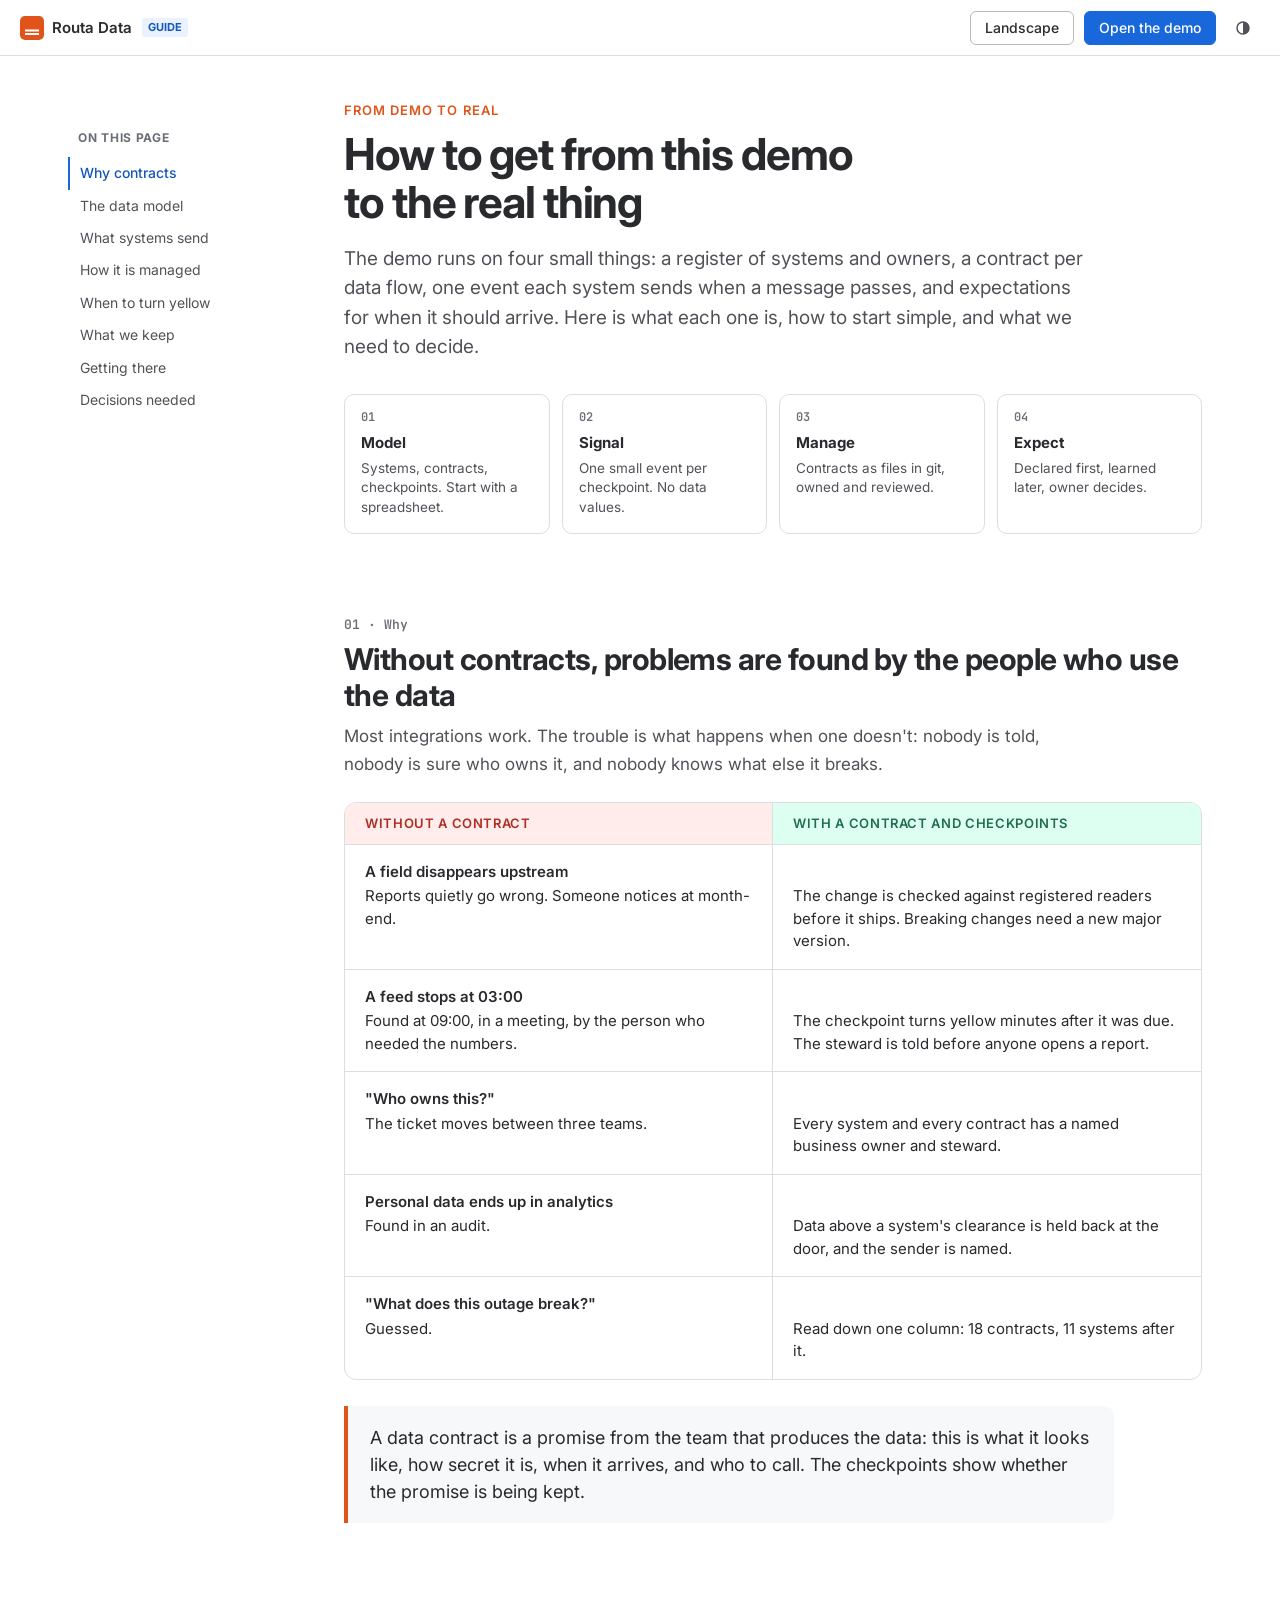
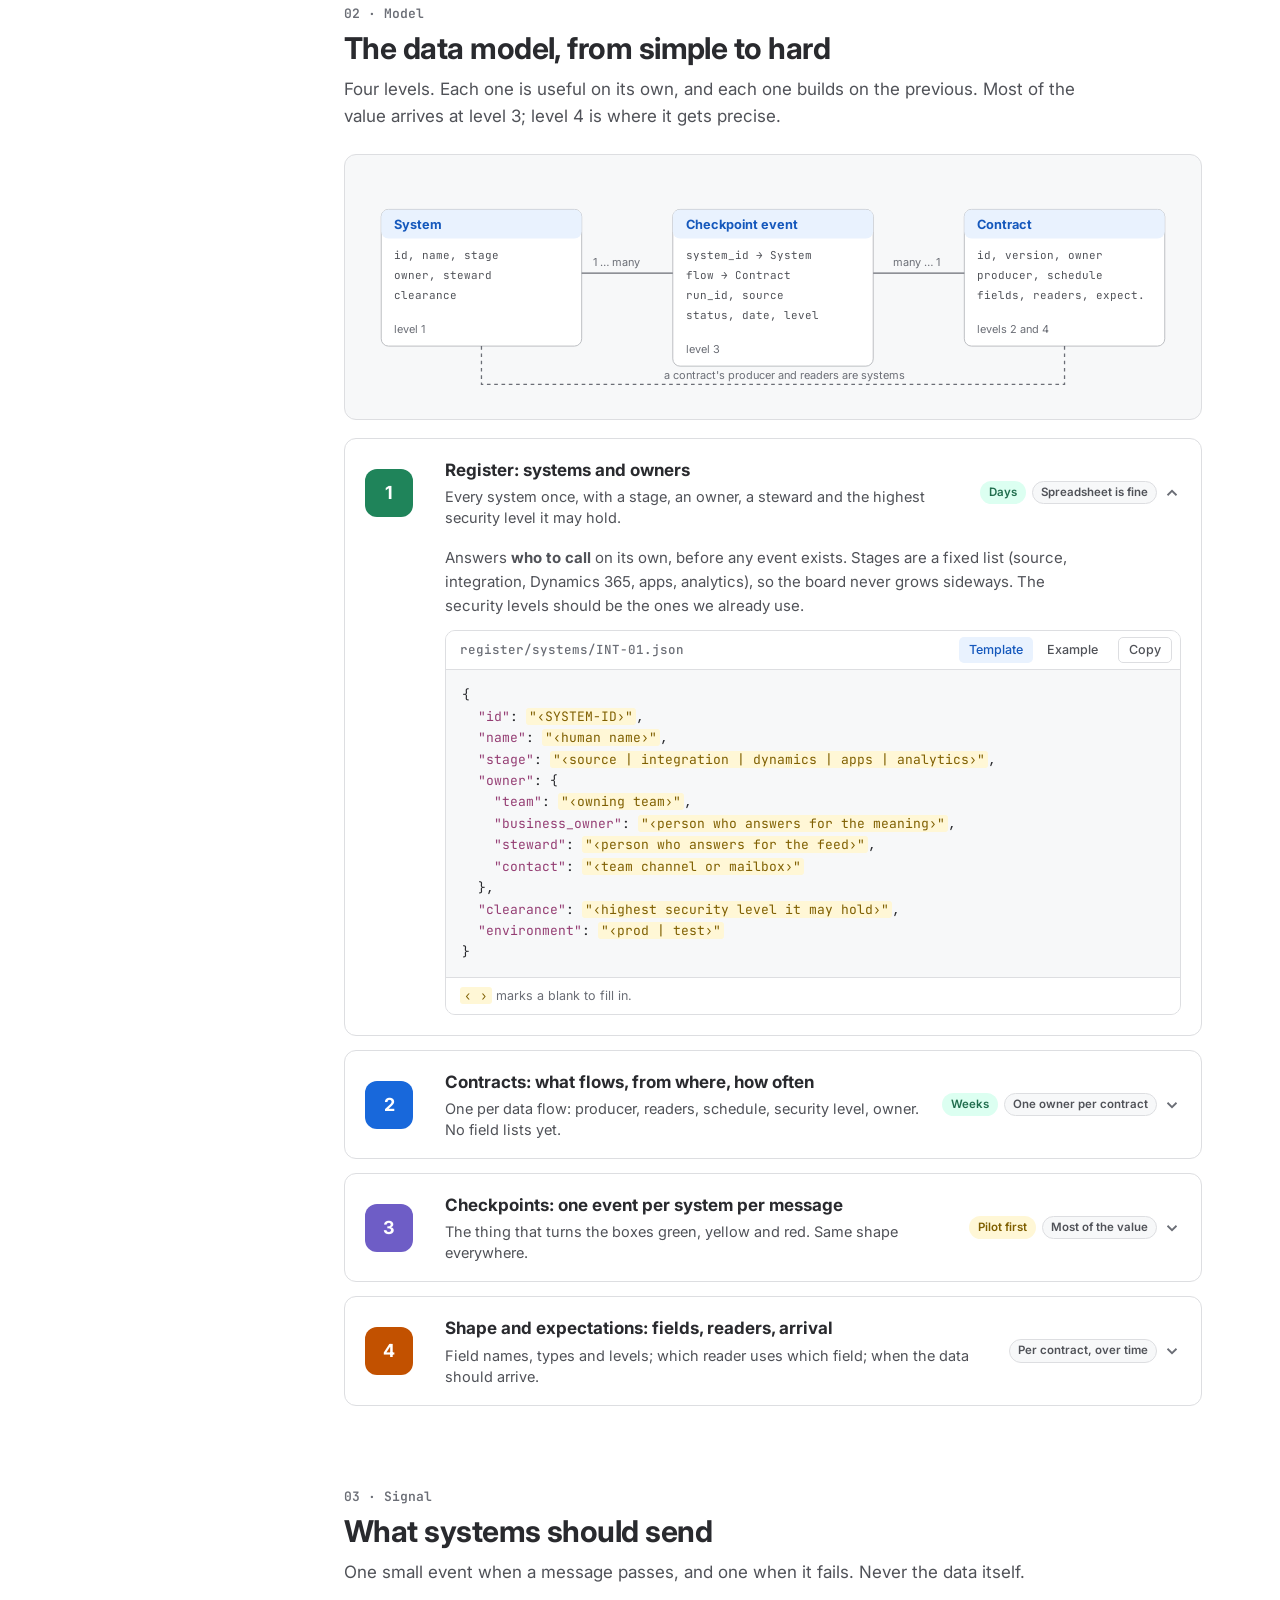
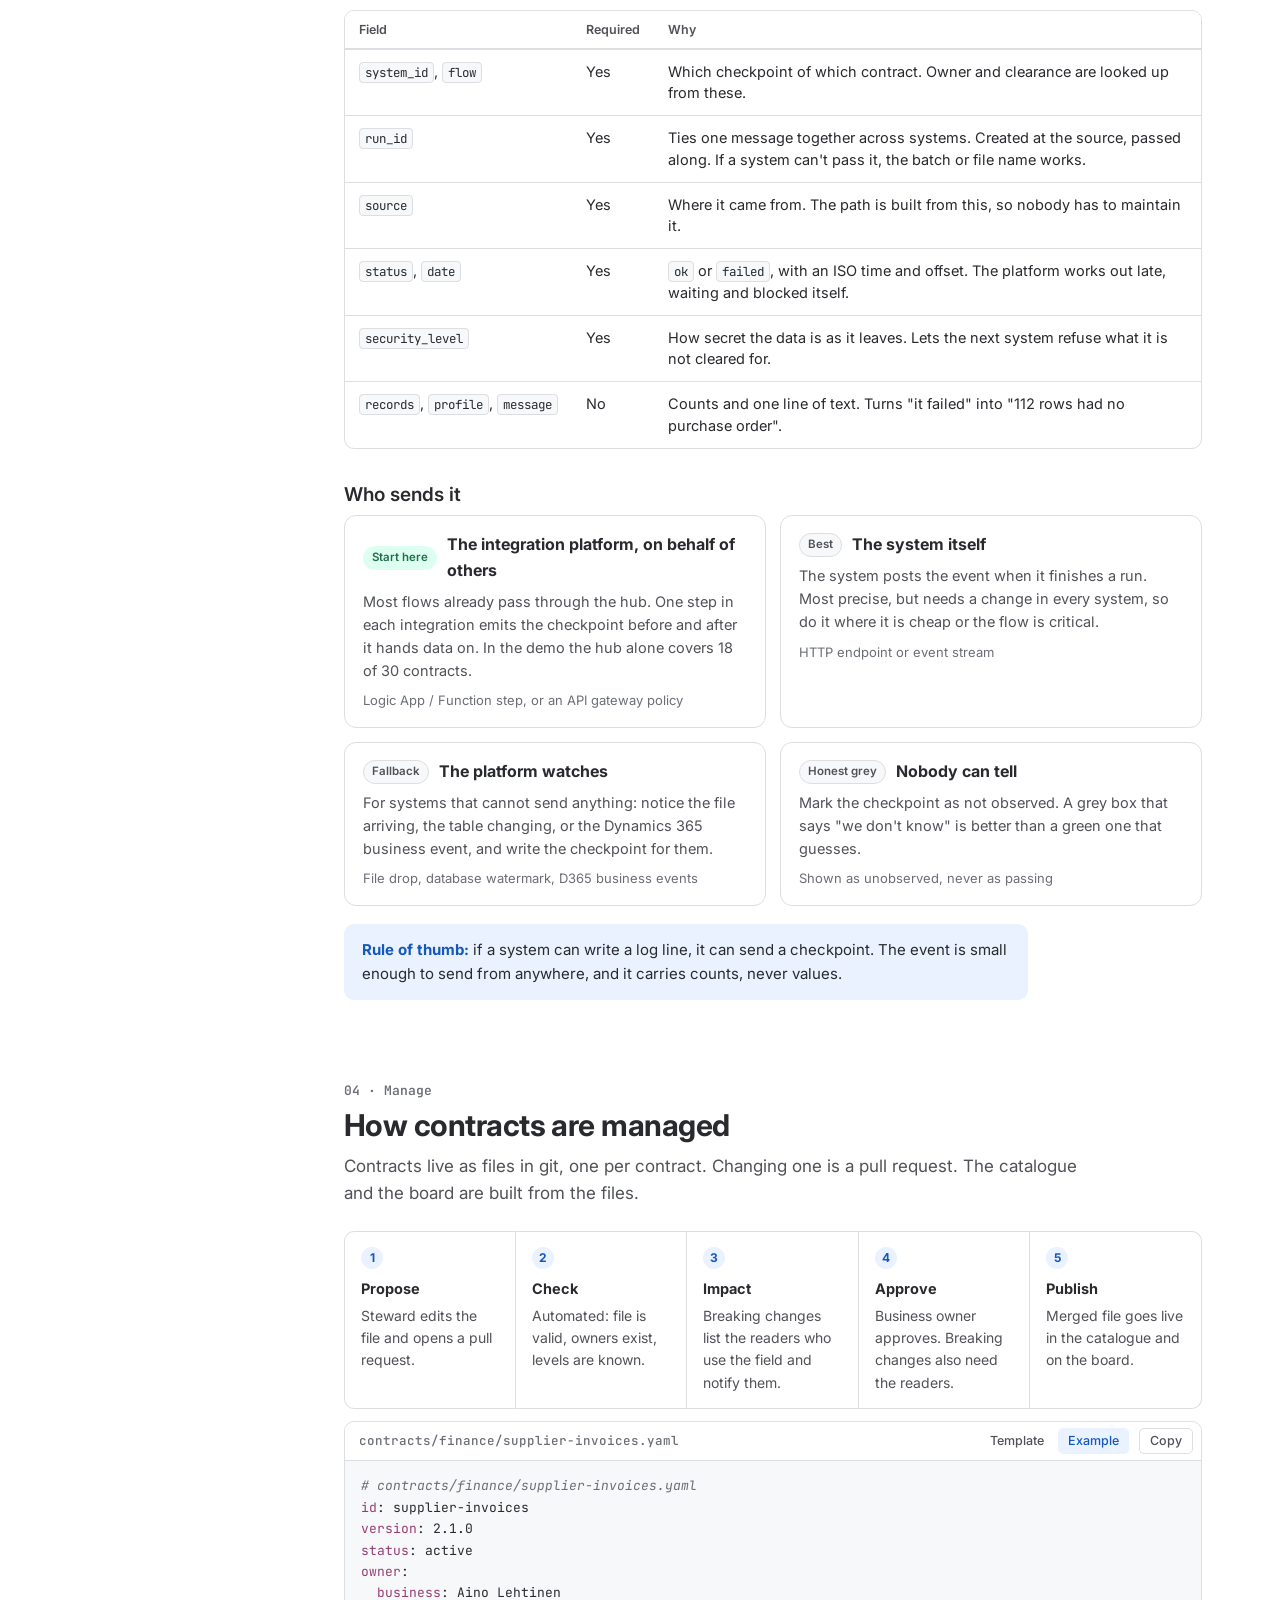
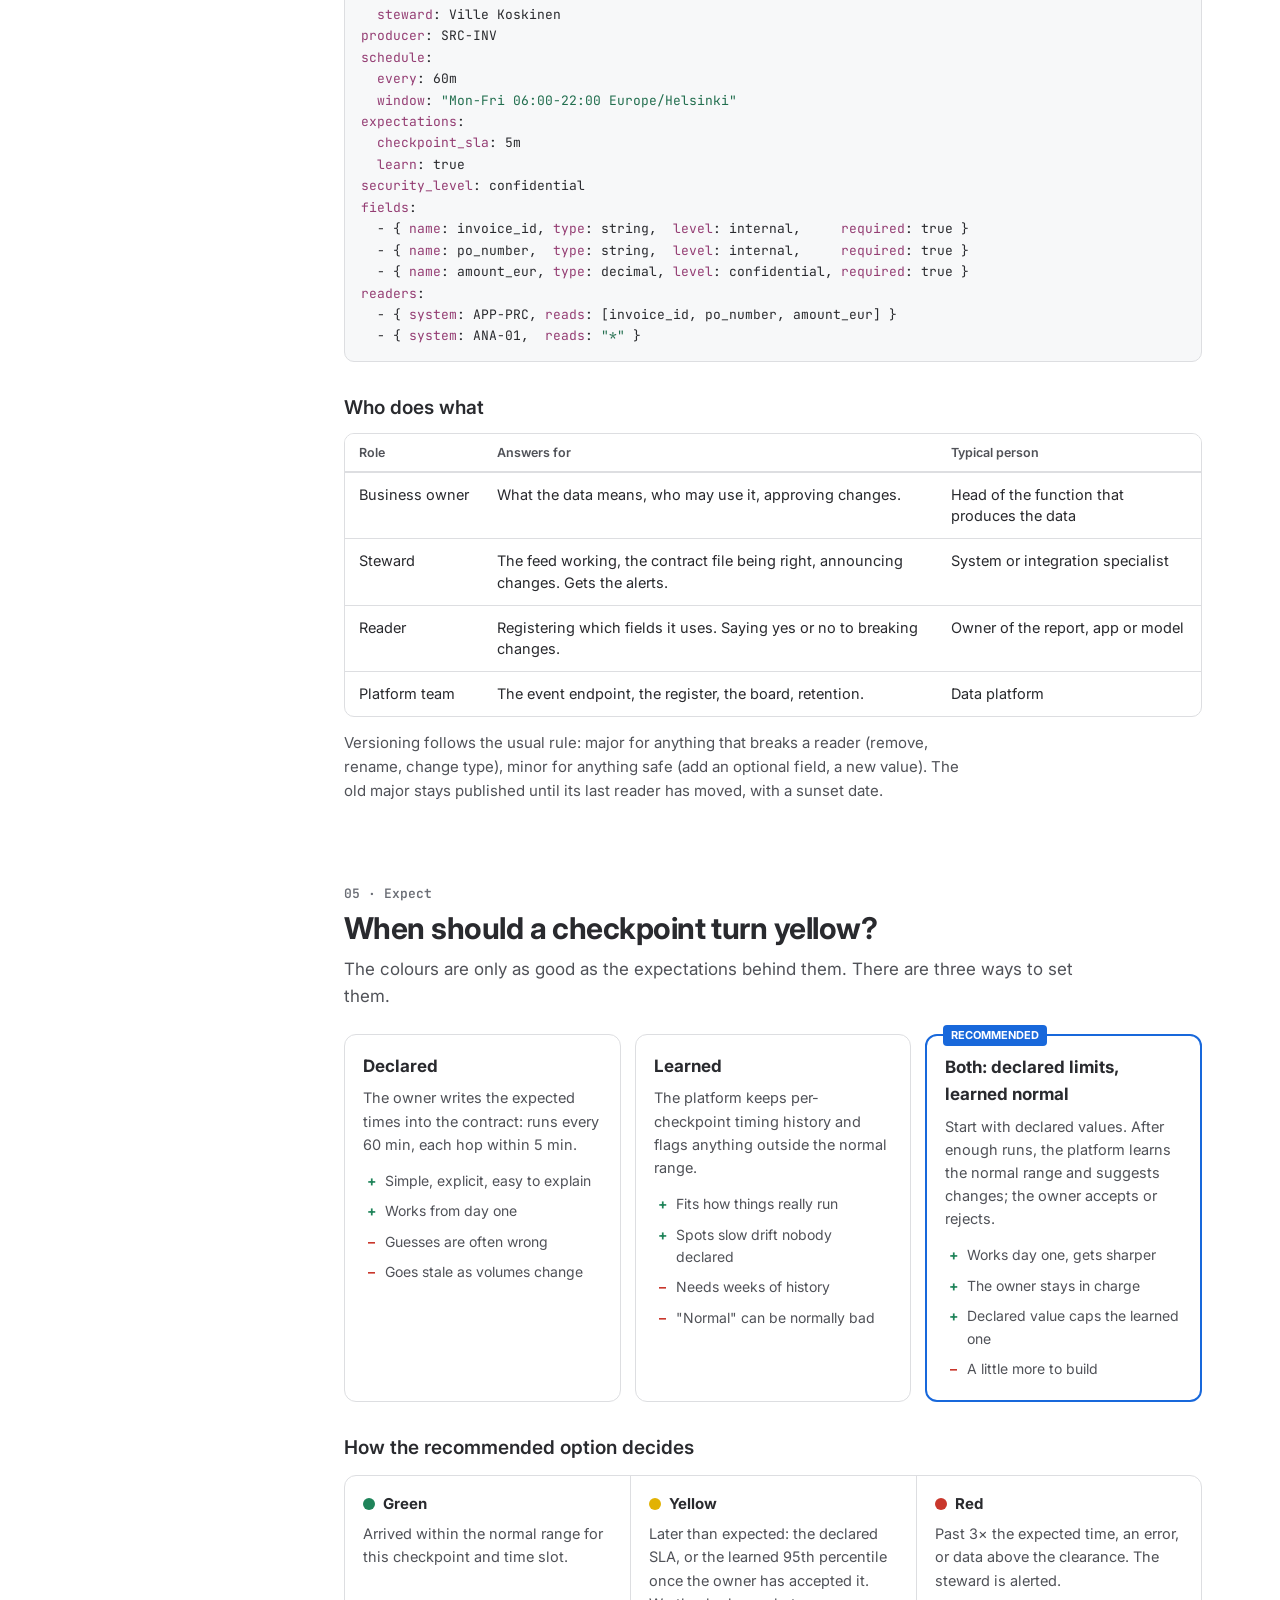
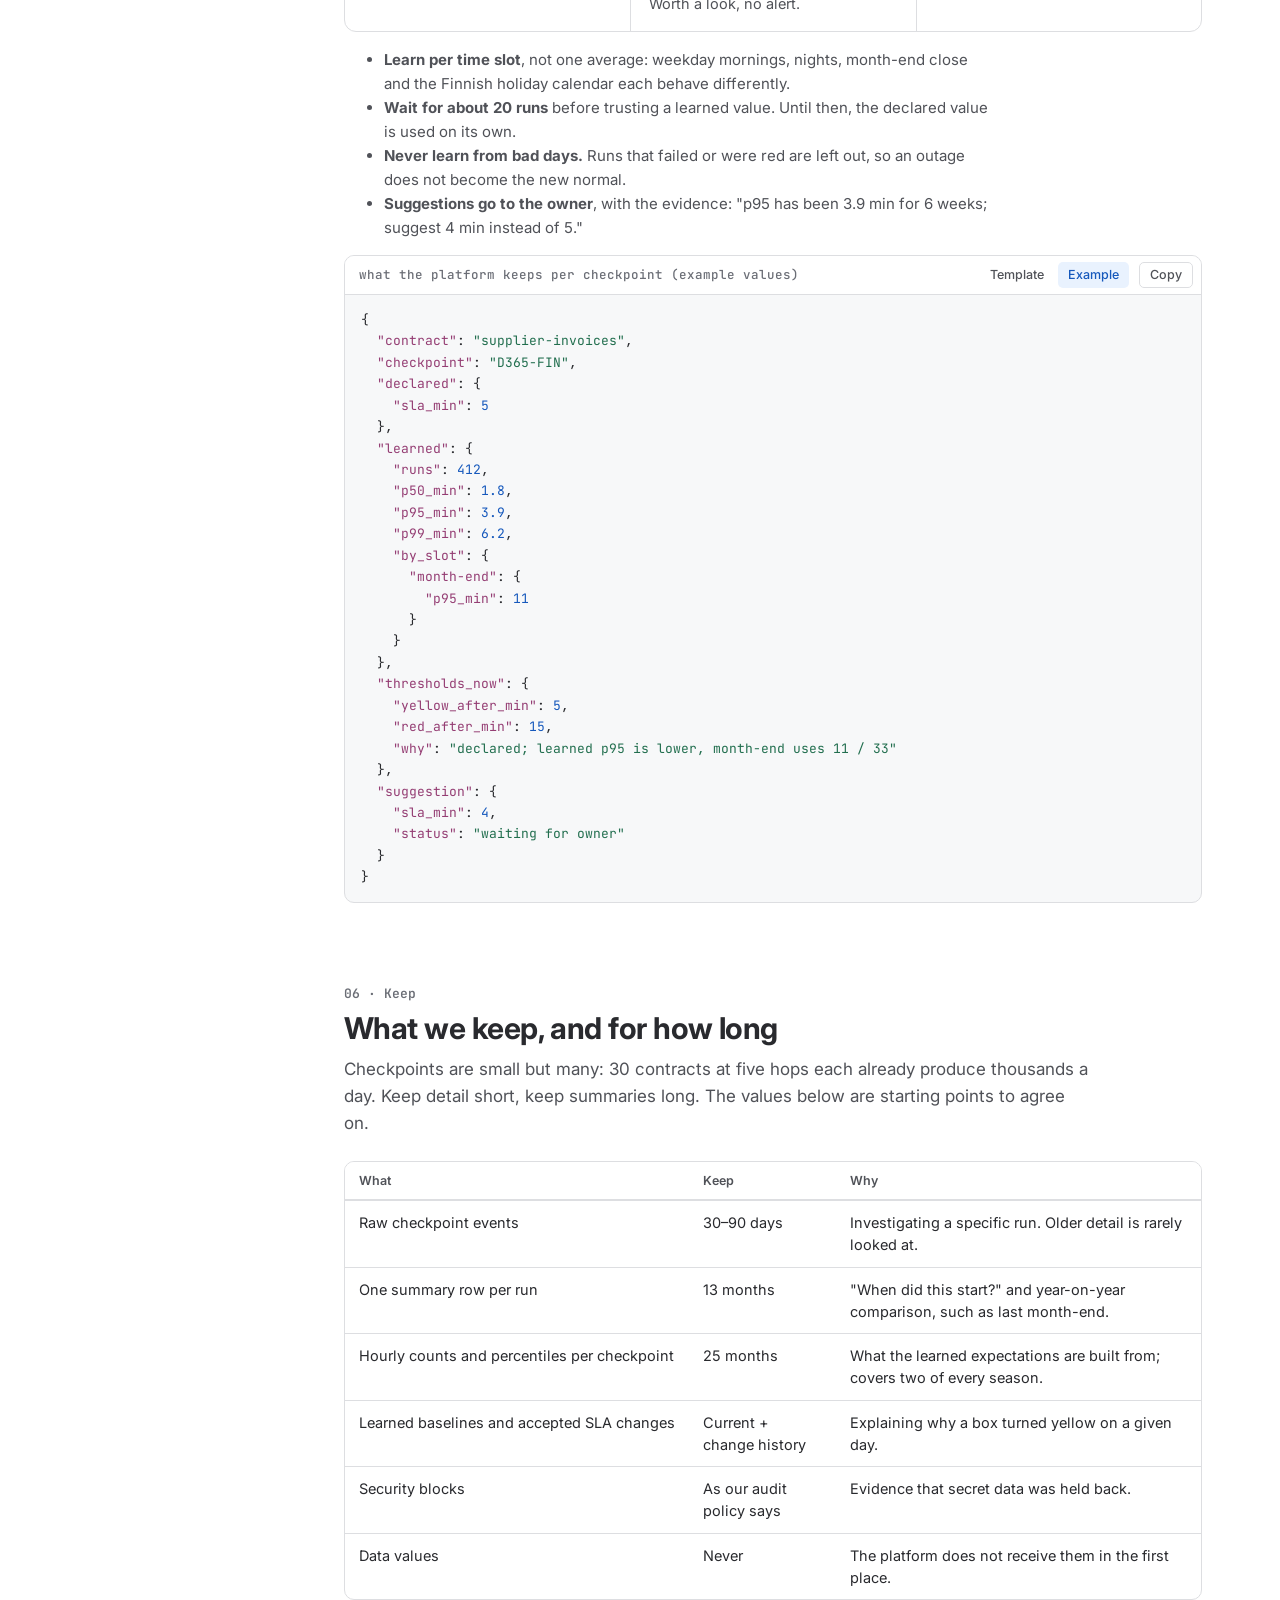
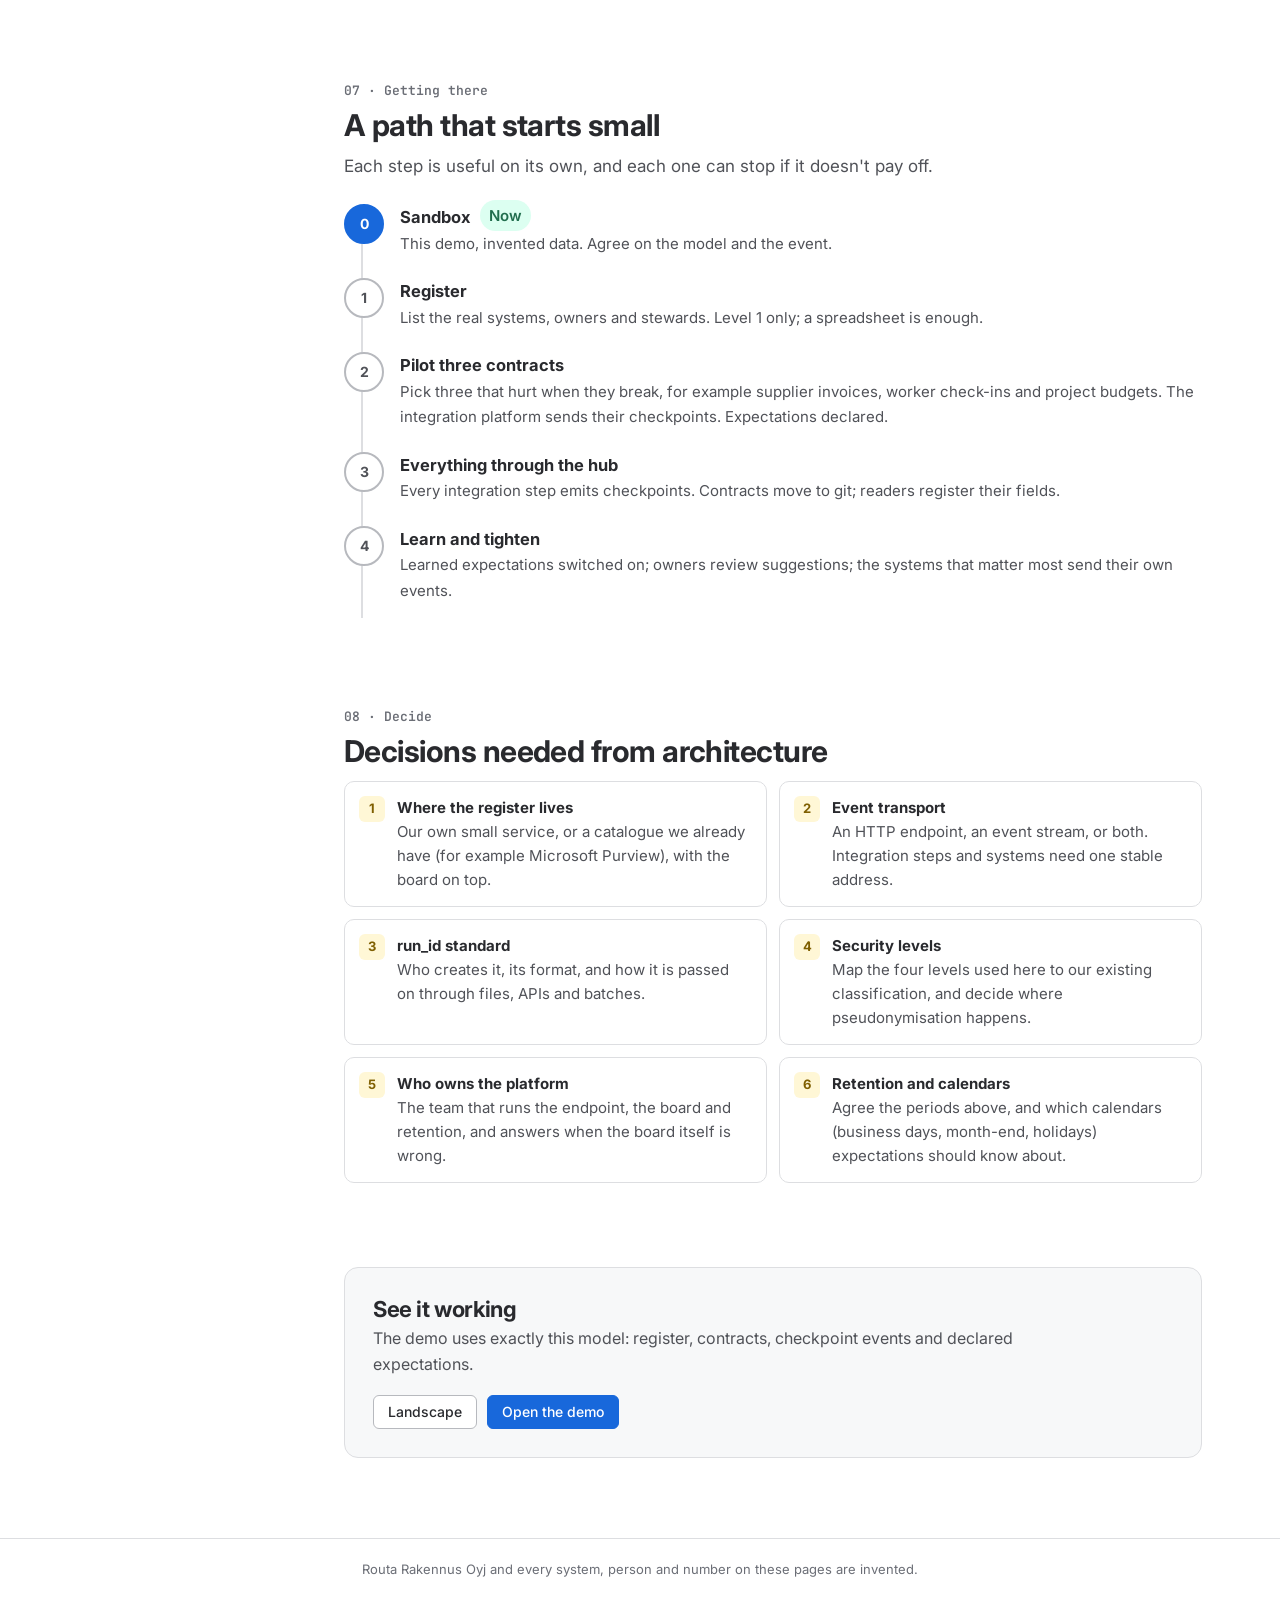
==== guide/index.html @ 9765f731 "ADD sumamry and explanation to demo" ====
<!doctype html>
<html lang="en">
<head>
<meta charset="utf-8">
<meta name="viewport" content="width=device-width, initial-scale=1">
<title>How to get here · Routa data contracts</title>
<meta name="description" content="From demo to real: the data model, what systems send, how contracts are managed, and how expectations are set. For data architects.">
<link rel="preconnect" href="https://fonts.googleapis.com">
<link rel="preconnect" href="https://fonts.gstatic.com" crossorigin>
<link href="https://fonts.googleapis.com/css2?family=Inter:wght@400;500;600;700&family=JetBrains+Mono:wght@400;500&display=swap" rel="stylesheet">
<link rel="stylesheet" href="guide.css">
<link rel="icon" href="data:image/svg+xml,%3Csvg xmlns='http://www.w3.org/2000/svg' viewBox='0 0 16 16'%3E%3Crect width='16' height='16' rx='3' fill='%23e0541b'/%3E%3Cpath d='M3 10h10M3 12.5h10' stroke='%23fff' stroke-width='1.5'/%3E%3C/svg%3E">
</head>
<body>
<header class="appbar">
  <a class="logo" href="../v3/" aria-label="Routa data, back to the demo">
    <svg viewBox="0 0 24 24" aria-hidden="true"><rect width="24" height="24" rx="5"/><path d="M5 14.5h14M5 18h14"/></svg>
    <span>Routa Data</span>
  </a>
  <span class="tag">Guide</span>
  <span class="spacer"></span>
  <a class="btn hide-sm" href="../v-beta/">Landscape</a>
  <a class="btn primary" href="../v3/">Open the demo</a>
  <button class="icon-btn" type="button" id="theme" aria-label="Toggle dark mode">
    <svg viewBox="0 0 16 16" aria-hidden="true"><circle cx="8" cy="8" r="6" fill="none" stroke="currentColor" stroke-width="1.5"/><path d="M8 2a6 6 0 0 1 0 12z" fill="currentColor"/></svg>
  </button>
</header>

<div class="wrap">
  <nav class="toc" aria-label="On this page">
    <b>On this page</b>
    <a href="#why">Why contracts</a>
    <a href="#model">The data model</a>
    <a href="#send">What systems send</a>
    <a href="#manage">How it is managed</a>
    <a href="#expect">When to turn yellow</a>
    <a href="#keep">What we keep</a>
    <a href="#road">Getting there</a>
    <a href="#decide">Decisions needed</a>
  </nav>

  <main>
    <p class="eyebrow">From demo to real</p>
    <h1>How to get from this demo to the real thing</h1>
    <p class="lede">The demo runs on four small things: a register of systems and owners, a contract per data flow, one event each system sends when a message passes, and expectations for when it should arrive. Here is what each one is, how to start simple, and what we need to decide.</p>
    <div class="steps4">
      <a href="#model"><span class="n">01</span><b>Model</b><span>Systems, contracts, checkpoints. Start with a spreadsheet.</span></a>
      <a href="#send"><span class="n">02</span><b>Signal</b><span>One small event per checkpoint. No data values.</span></a>
      <a href="#manage"><span class="n">03</span><b>Manage</b><span>Contracts as files in git, owned and reviewed.</span></a>
      <a href="#expect"><span class="n">04</span><b>Expect</b><span>Declared first, learned later, owner decides.</span></a>
    </div>

    <!-- ===================================================== -->
    <section id="why">
      <span class="secnum">01 · Why</span>
      <h2>Without contracts, problems are found by the people who use the data</h2>
      <p class="sub">Most integrations work. The trouble is what happens when one doesn't: nobody is told, nobody is sure who owns it, and nobody knows what else it breaks.</p>
      <div class="vs">
        <div class="row hd"><div>Without a contract</div><div>With a contract and checkpoints</div></div>
        <div class="row"><div><span class="topic">A field disappears upstream</span>Reports quietly go wrong. Someone notices at month-end.</div><div><span class="topic">&nbsp;</span>The change is checked against registered readers before it ships. Breaking changes need a new major version.</div></div>
        <div class="row"><div><span class="topic">A feed stops at 03:00</span>Found at 09:00, in a meeting, by the person who needed the numbers.</div><div><span class="topic">&nbsp;</span>The checkpoint turns yellow minutes after it was due. The steward is told before anyone opens a report.</div></div>
        <div class="row"><div><span class="topic">"Who owns this?"</span>The ticket moves between three teams.</div><div><span class="topic">&nbsp;</span>Every system and every contract has a named business owner and steward.</div></div>
        <div class="row"><div><span class="topic">Personal data ends up in analytics</span>Found in an audit.</div><div><span class="topic">&nbsp;</span>Data above a system's clearance is held back at the door, and the sender is named.</div></div>
        <div class="row"><div><span class="topic">"What does this outage break?"</span>Guessed.</div><div><span class="topic">&nbsp;</span>Read down one column: 18 contracts, 11 systems after it.</div></div>
      </div>
      <p class="quote">A data contract is a promise from the team that produces the data: this is what it looks like, how secret it is, when it arrives, and who to call. The checkpoints show whether the promise is being kept.</p>
    </section>

    <!-- ===================================================== -->
    <section id="model">
      <span class="secnum">02 · Model</span>
      <h2>The data model, from simple to hard</h2>
      <p class="sub">Four levels. Each one is useful on its own, and each one builds on the previous. Most of the value arrives at level 3; level 4 is where it gets precise.</p>

      <div class="erd" aria-label="Entity diagram">
        <svg viewBox="0 0 900 250" role="img" aria-label="System has many checkpoints; contract has many checkpoints; contract has a producer and readers that are systems; each checkpoint belongs to a run">
          <g class="ent"><rect x="20" y="40" width="220" height="150" rx="8"/><rect class="hd" x="20" y="40" width="220" height="32" rx="8"/>
            <text class="t" x="34" y="61">System</text>
            <text class="f" x="34" y="94">id, name, stage</text><text class="f" x="34" y="116">owner, steward</text><text class="f" x="34" y="138">clearance</text>
            <text class="lab" x="34" y="176">level 1</text></g>
          <g class="ent"><rect x="660" y="40" width="220" height="150" rx="8"/><rect class="hd" x="660" y="40" width="220" height="32" rx="8"/>
            <text class="t" x="674" y="61">Contract</text>
            <text class="f" x="674" y="94">id, version, owner</text><text class="f" x="674" y="116">producer, schedule</text><text class="f" x="674" y="138">fields, readers, expect.</text>
            <text class="lab" x="674" y="176">levels 2 and 4</text></g>
          <g class="ent"><rect x="340" y="40" width="220" height="172" rx="8"/><rect class="hd" x="340" y="40" width="220" height="32" rx="8"/>
            <text class="t" x="354" y="61">Checkpoint event</text>
            <text class="f" x="354" y="94">system_id → System</text><text class="f" x="354" y="116">flow → Contract</text><text class="f" x="354" y="138">run_id, source</text><text class="f" x="354" y="160">status, date, level</text>
            <text class="lab" x="354" y="198">level 3</text></g>
          <path d="M240 110 H340"/><text class="lab" x="252" y="102">1 … many</text>
          <path d="M560 110 H660"/><text class="lab" x="582" y="102">many … 1</text>
          <path d="M130 190 V232 H770 V190" stroke-dasharray="4 4"/><text class="lab" x="330" y="226">a contract's producer and readers are systems</text>
        </svg>
      </div>

      <div class="ladder" style="margin-top:18px">
        <div class="lv open">
          <button type="button" class="lh" aria-expanded="true"><span class="step">1</span>
            <span class="tx"><b>Register: systems and owners</b><span>Every system once, with a stage, an owner, a steward and the highest security level it may hold.</span></span>
            <span class="meta"><span class="pill green">Days</span><span class="pill">Spreadsheet is fine</span>
              <svg class="chev" viewBox="0 0 16 16" aria-hidden="true"><path d="M4 6l4 4 4-4" stroke="currentColor" stroke-width="1.6" fill="none"/></svg></span></button>
          <div class="lb">
            <p>Answers <b>who to call</b> on its own, before any event exists. Stages are a fixed list (source, integration, Dynamics 365, apps, analytics), so the board never grows sideways. The security levels should be the ones we already use.</p>
            <div data-snip="system"></div>
          </div>
        </div>
        <div class="lv">
          <button type="button" class="lh" aria-expanded="false"><span class="step">2</span>
            <span class="tx"><b>Contracts: what flows, from where, how often</b><span>One per data flow: producer, readers, schedule, security level, owner. No field lists yet.</span></span>
            <span class="meta"><span class="pill green">Weeks</span><span class="pill">One owner per contract</span>
              <svg class="chev" viewBox="0 0 16 16" aria-hidden="true"><path d="M4 6l4 4 4-4" stroke="currentColor" stroke-width="1.6" fill="none"/></svg></span></button>
          <div class="lb">
            <p>The route through the systems does not have to be written down: the events will show it. Listing readers is what makes impact analysis possible later.</p>
            <div data-snip="contract"></div>
          </div>
        </div>
        <div class="lv">
          <button type="button" class="lh" aria-expanded="false"><span class="step">3</span>
            <span class="tx"><b>Checkpoints: one event per system per message</b><span>The thing that turns the boxes green, yellow and red. Same shape everywhere.</span></span>
            <span class="meta"><span class="pill amber">Pilot first</span><span class="pill">Most of the value</span>
              <svg class="chev" viewBox="0 0 16 16" aria-hidden="true"><path d="M4 6l4 4 4-4" stroke="currentColor" stroke-width="1.6" fill="none"/></svg></span></button>
          <div class="lb">
            <p><code>run_id</code> ties one message's checkpoints together; <code>source</code> links them into a path. The owner is not in the event, it comes from the register. <code>records</code> and <code>profile</code> describe the data without containing any of it.</p>
            <div data-snip="event" data-start="example"></div>
          </div>
        </div>
        <div class="lv">
          <button type="button" class="lh" aria-expanded="false"><span class="step">4</span>
            <span class="tx"><b>Shape and expectations: fields, readers, arrival</b><span>Field names, types and levels; which reader uses which field; when the data should arrive.</span></span>
            <span class="meta"><span class="pill">Per contract, over time</span>
              <svg class="chev" viewBox="0 0 16 16" aria-hidden="true"><path d="M4 6l4 4 4-4" stroke="currentColor" stroke-width="1.6" fill="none"/></svg></span></button>
          <div class="lb">
            <p>Field-level readers are what let us say "removing <code>po_number</code> breaks the cost forecast and the procurement app" before anyone ships it. Start with the contracts that hurt most when they break.</p>
            <div data-snip="shape"></div>
          </div>
        </div>
      </div>
    </section>

    <!-- ===================================================== -->
    <section id="send">
      <span class="secnum">03 · Signal</span>
      <h2>What systems should send</h2>
      <p class="sub">One small event when a message passes, and one when it fails. Never the data itself.</p>
      <div class="tw"><table>
        <thead><tr><th>Field</th><th>Required</th><th>Why</th></tr></thead>
        <tbody>
          <tr><td><code>system_id</code>, <code>flow</code></td><td>Yes</td><td>Which checkpoint of which contract. Owner and clearance are looked up from these.</td></tr>
          <tr><td><code>run_id</code></td><td>Yes</td><td>Ties one message together across systems. Created at the source, passed along. If a system can't pass it, the batch or file name works.</td></tr>
          <tr><td><code>source</code></td><td>Yes</td><td>Where it came from. The path is built from this, so nobody has to maintain it.</td></tr>
          <tr><td><code>status</code>, <code>date</code></td><td>Yes</td><td><code>ok</code> or <code>failed</code>, with an ISO time and offset. The platform works out late, waiting and blocked itself.</td></tr>
          <tr><td><code>security_level</code></td><td>Yes</td><td>How secret the data is as it leaves. Lets the next system refuse what it is not cleared for.</td></tr>
          <tr><td><code>records</code>, <code>profile</code>, <code>message</code></td><td>No</td><td>Counts and one line of text. Turns "it failed" into "112 rows had no purchase order".</td></tr>
        </tbody>
      </table></div>

      <h3>Who sends it</h3>
      <div class="ways">
        <div class="way"><div class="wt"><span class="pill green">Start here</span><b>The integration platform, on behalf of others</b></div>
          <p>Most flows already pass through the hub. One step in each integration emits the checkpoint before and after it hands data on. In the demo the hub alone covers 18 of 30 contracts.</p>
          <div class="when">Logic App / Function step, or an API gateway policy</div></div>
        <div class="way"><div class="wt"><span class="pill">Best</span><b>The system itself</b></div>
          <p>The system posts the event when it finishes a run. Most precise, but needs a change in every system, so do it where it is cheap or the flow is critical.</p>
          <div class="when">HTTP endpoint or event stream</div></div>
        <div class="way"><div class="wt"><span class="pill">Fallback</span><b>The platform watches</b></div>
          <p>For systems that cannot send anything: notice the file arriving, the table changing, or the Dynamics 365 business event, and write the checkpoint for them.</p>
          <div class="when">File drop, database watermark, D365 business events</div></div>
        <div class="way"><div class="wt"><span class="pill">Honest grey</span><b>Nobody can tell</b></div>
          <p>Mark the checkpoint as not observed. A grey box that says "we don't know" is better than a green one that guesses.</p>
          <div class="when">Shown as unobserved, never as passing</div></div>
      </div>
      <div class="callout"><b>Rule of thumb:</b> if a system can write a log line, it can send a checkpoint. The event is small enough to send from anywhere, and it carries counts, never values.</div>
    </section>

    <!-- ===================================================== -->
    <section id="manage">
      <span class="secnum">04 · Manage</span>
      <h2>How contracts are managed</h2>
      <p class="sub">Contracts live as files in git, one per contract. Changing one is a pull request. The catalogue and the board are built from the files.</p>
      <div class="flow">
        <div><b>Propose</b>Steward edits the file and opens a pull request.</div>
        <div><b>Check</b>Automated: file is valid, owners exist, levels are known.</div>
        <div><b>Impact</b>Breaking changes list the readers who use the field and notify them.</div>
        <div><b>Approve</b>Business owner approves. Breaking changes also need the readers.</div>
        <div><b>Publish</b>Merged file goes live in the catalogue and on the board.</div>
      </div>
      <div data-snip="yaml" data-start="example"></div>

      <h3>Who does what</h3>
      <div class="tw"><table>
        <thead><tr><th>Role</th><th>Answers for</th><th>Typical person</th></tr></thead>
        <tbody>
          <tr><td>Business owner</td><td>What the data means, who may use it, approving changes.</td><td>Head of the function that produces the data</td></tr>
          <tr><td>Steward</td><td>The feed working, the contract file being right, announcing changes. Gets the alerts.</td><td>System or integration specialist</td></tr>
          <tr><td>Reader</td><td>Registering which fields it uses. Saying yes or no to breaking changes.</td><td>Owner of the report, app or model</td></tr>
          <tr><td>Platform team</td><td>The event endpoint, the register, the board, retention.</td><td>Data platform</td></tr>
        </tbody>
      </table></div>
      <p style="margin-top:14px;color:var(--text-2);font-size:15px">Versioning follows the usual rule: major for anything that breaks a reader (remove, rename, change type), minor for anything safe (add an optional field, a new value). The old major stays published until its last reader has moved, with a sunset date.</p>
    </section>

    <!-- ===================================================== -->
    <section id="expect">
      <span class="secnum">05 · Expect</span>
      <h2>When should a checkpoint turn yellow?</h2>
      <p class="sub">The colours are only as good as the expectations behind them. There are three ways to set them.</p>
      <div class="opts">
        <div class="opt"><h4>Declared</h4><p>The owner writes the expected times into the contract: runs every 60 min, each hop within 5 min.</p>
          <ul><li class="p">Simple, explicit, easy to explain</li><li class="p">Works from day one</li><li class="m">Guesses are often wrong</li><li class="m">Goes stale as volumes change</li></ul></div>
        <div class="opt"><h4>Learned</h4><p>The platform keeps per-checkpoint timing history and flags anything outside the normal range.</p>
          <ul><li class="p">Fits how things really run</li><li class="p">Spots slow drift nobody declared</li><li class="m">Needs weeks of history</li><li class="m">"Normal" can be normally bad</li></ul></div>
        <div class="opt rec"><h4>Both: declared limits, learned normal</h4><p>Start with declared values. After enough runs, the platform learns the normal range and suggests changes; the owner accepts or rejects.</p>
          <ul><li class="p">Works day one, gets sharper</li><li class="p">The owner stays in charge</li><li class="p">Declared value caps the learned one</li><li class="m">A little more to build</li></ul></div>
      </div>

      <h3>How the recommended option decides</h3>
      <div class="lights">
        <div><b><i style="background:var(--ok)"></i>Green</b>Arrived within the normal range for this checkpoint and time slot.</div>
        <div><b><i style="background:var(--late)"></i>Yellow</b>Later than expected: the declared SLA, or the learned 95th percentile once the owner has accepted it. Worth a look, no alert.</div>
        <div><b><i style="background:var(--bad)"></i>Red</b>Past 3× the expected time, an error, or data above the clearance. The steward is alerted.</div>
      </div>
      <ul style="color:var(--text-2);font-size:15px;margin-top:16px;max-width:72ch">
        <li><b>Learn per time slot</b>, not one average: weekday mornings, nights, month-end close and the Finnish holiday calendar each behave differently.</li>
        <li><b>Wait for about 20 runs</b> before trusting a learned value. Until then, the declared value is used on its own.</li>
        <li><b>Never learn from bad days.</b> Runs that failed or were red are left out, so an outage does not become the new normal.</li>
        <li><b>Suggestions go to the owner</b>, with the evidence: "p95 has been 3.9 min for 6 weeks; suggest 4 min instead of 5."</li>
      </ul>
      <div data-snip="learned" data-start="example"></div>
    </section>

    <!-- ===================================================== -->
    <section id="keep">
      <span class="secnum">06 · Keep</span>
      <h2>What we keep, and for how long</h2>
      <p class="sub">Checkpoints are small but many: 30 contracts at five hops each already produce thousands a day. Keep detail short, keep summaries long. The values below are starting points to agree on.</p>
      <div class="tw"><table>
        <thead><tr><th>What</th><th>Keep</th><th>Why</th></tr></thead>
        <tbody>
          <tr><td>Raw checkpoint events</td><td>30–90 days</td><td>Investigating a specific run. Older detail is rarely looked at.</td></tr>
          <tr><td>One summary row per run</td><td>13 months</td><td>"When did this start?" and year-on-year comparison, such as last month-end.</td></tr>
          <tr><td>Hourly counts and percentiles per checkpoint</td><td>25 months</td><td>What the learned expectations are built from; covers two of every season.</td></tr>
          <tr><td>Learned baselines and accepted SLA changes</td><td>Current + change history</td><td>Explaining why a box turned yellow on a given day.</td></tr>
          <tr><td>Security blocks</td><td>As our audit policy says</td><td>Evidence that secret data was held back.</td></tr>
          <tr><td>Data values</td><td>Never</td><td>The platform does not receive them in the first place.</td></tr>
        </tbody>
      </table></div>
    </section>

    <!-- ===================================================== -->
    <section id="road">
      <span class="secnum">07 · Getting there</span>
      <h2>A path that starts small</h2>
      <p class="sub">Each step is useful on its own, and each one can stop if it doesn't pay off.</p>
      <ol class="road">
        <li data-n="0" class="now"><b>Sandbox <span class="pill green">Now</span></b><span>This demo, invented data. Agree on the model and the event.</span></li>
        <li data-n="1"><b>Register</b><span>List the real systems, owners and stewards. Level 1 only; a spreadsheet is enough.</span></li>
        <li data-n="2"><b>Pilot three contracts</b><span>Pick three that hurt when they break, for example supplier invoices, worker check-ins and project budgets. The integration platform sends their checkpoints. Expectations declared.</span></li>
        <li data-n="3"><b>Everything through the hub</b><span>Every integration step emits checkpoints. Contracts move to git; readers register their fields.</span></li>
        <li data-n="4"><b>Learn and tighten</b><span>Learned expectations switched on; owners review suggestions; the systems that matter most send their own events.</span></li>
      </ol>
    </section>

    <!-- ===================================================== -->
    <section id="decide">
      <span class="secnum">08 · Decide</span>
      <h2>Decisions needed from architecture</h2>
      <ul class="decide">
        <li><b>Where the register lives</b>Our own small service, or a catalogue we already have (for example Microsoft Purview), with the board on top.</li>
        <li><b>Event transport</b>An HTTP endpoint, an event stream, or both. Integration steps and systems need one stable address.</li>
        <li><b>run_id standard</b>Who creates it, its format, and how it is passed on through files, APIs and batches.</li>
        <li><b>Security levels</b>Map the four levels used here to our existing classification, and decide where pseudonymisation happens.</li>
        <li><b>Who owns the platform</b>The team that runs the endpoint, the board and retention, and answers when the board itself is wrong.</li>
        <li><b>Retention and calendars</b>Agree the periods above, and which calendars (business days, month-end, holidays) expectations should know about.</li>
      </ul>
    </section>

    <div class="end">
      <div><h2>See it working</h2><p>The demo uses exactly this model: register, contracts, checkpoint events and declared expectations.</p></div>
      <div style="display:flex;gap:10px;flex-wrap:wrap"><a class="btn" href="../v-beta/">Landscape</a><a class="btn primary" href="../v3/">Open the demo</a></div>
    </div>
  </main>
</div>
<footer class="foot">Routa Rakennus Oyj and every system, person and number on these pages are invented.</footer>
<script src="guide.js"></script>
</body>
</html>
---- guide/guide.css ----
/* Routa · How to get here — a reading page for data architects */
:root {
  --bg: #ffffff; --sunken: #f7f8f9; --card: #ffffff; --hover: #f1f2f4;
  --text: #292a2e; --text-2: #505258; --text-3: #6b6e76;
  --border: #dddee1; --border-2: #b7b9be;
  --blue: #1868db; --blue-hover: #1558bc; --blue-bg: #e9f2fe; --blue-text: #1558bc;
  --ok: #1f845a; --ok-bg: #dcfff1; --ok-text: #216e4e;
  --late: #e2b203; --late-bg: #fff7d6; --late-text: #7f5f01;
  --bad: #c9372c; --bad-bg: #ffeceb; --bad-text: #ae2e24;
  --brand: #e0541b;
  --code-bg: #f7f8f9; --k: #943d73; --s: #216e4e; --n: #1558bc; --ph-bg: #fff7d6; --ph: #7f5f01;
  --shadow: 0 1px 1px rgba(30, 31, 33, .25), 0 0 1px rgba(30, 31, 33, .31);
  --sans: "Inter", -apple-system, BlinkMacSystemFont, "Segoe UI", Roboto, Arial, sans-serif;
  --mono: "JetBrains Mono", "SF Mono", ui-monospace, Menlo, Consolas, monospace;
  color-scheme: light;
}
:root[data-theme="dark"] {
  --bg: #1f1f21; --sunken: #18191a; --card: #242528; --hover: #2b2c2f;
  --text: #cecfd2; --text-2: #a9abaf; --text-3: #96999e;
  --border: #3d3f43; --border-2: #63666b;
  --blue: #669df1; --blue-hover: #8fb8f6; --blue-bg: #1c2b42; --blue-text: #8fb8f6;
  --ok: #4bce97; --ok-bg: #164b35; --ok-text: #7ee2b8;
  --late: #cf9f02; --late-bg: #533f04; --late-text: #f5cd47;
  --bad: #e2483d; --bad-bg: #5d1f1a; --bad-text: #fd9891;
  --code-bg: #18191a; --k: #f797d2; --s: #7ee2b8; --n: #8fb8f6; --ph-bg: #533f04; --ph: #f5cd47;
  --shadow: 0 0 0 1px #3d3f43;
  color-scheme: dark;
}
@media (prefers-color-scheme: dark) {
  :root:not([data-theme="light"]) {
    --bg: #1f1f21; --sunken: #18191a; --card: #242528; --hover: #2b2c2f;
    --text: #cecfd2; --text-2: #a9abaf; --text-3: #96999e;
    --border: #3d3f43; --border-2: #63666b;
    --blue: #669df1; --blue-hover: #8fb8f6; --blue-bg: #1c2b42; --blue-text: #8fb8f6;
    --ok: #4bce97; --ok-bg: #164b35; --ok-text: #7ee2b8;
    --late: #cf9f02; --late-bg: #533f04; --late-text: #f5cd47;
    --bad: #e2483d; --bad-bg: #5d1f1a; --bad-text: #fd9891;
    --code-bg: #18191a; --k: #f797d2; --s: #7ee2b8; --n: #8fb8f6; --ph-bg: #533f04; --ph: #f5cd47;
    --shadow: 0 0 0 1px #3d3f43;
    color-scheme: dark;
  }
}

* { box-sizing: border-box; }
html { -webkit-text-size-adjust: 100%; scroll-behavior: smooth; scroll-padding-top: 72px; }
body { margin: 0; background: var(--bg); color: var(--text); font: 16px/1.6 var(--sans); }
a { color: var(--blue-text); }
code { font-family: var(--mono); font-size: .86em; background: var(--sunken); padding: 1px 5px; border-radius: 4px; border: 1px solid var(--border); }
:focus-visible { outline: 2px solid var(--blue); outline-offset: 2px; }
@media (prefers-reduced-motion: reduce) { html { scroll-behavior: auto; } }

/* app bar */
.appbar { position: sticky; top: 0; z-index: 20; height: 56px; display: flex; align-items: center; gap: 10px; padding: 0 20px; background: color-mix(in srgb, var(--bg) 92%, transparent); backdrop-filter: blur(8px); border-bottom: 1px solid var(--border); }
.logo { display: flex; align-items: center; gap: 8px; text-decoration: none; color: var(--text); font-weight: 600; font-size: 15px; }
.logo svg { width: 24px; height: 24px; }
.logo rect { fill: var(--brand); }
.logo path { stroke: #fff; stroke-width: 2; fill: none; }
.tag { font: 700 11px/1 var(--sans); text-transform: uppercase; padding: 4px 6px; border-radius: 3px; background: var(--blue-bg); color: var(--blue-text); }
.spacer { flex: 1; }
.btn { display: inline-flex; align-items: center; gap: 6px; height: 34px; padding: 0 14px; font: 500 14px/1 var(--sans); color: var(--text); background: var(--bg); border: 1px solid var(--border-2); border-radius: 6px; text-decoration: none; cursor: pointer; white-space: nowrap; }
.btn:hover { background: var(--hover); }
.btn.primary { background: var(--blue); border-color: var(--blue); color: #fff; }
.btn.primary:hover { background: var(--blue-hover); }
:root[data-theme="dark"] .btn.primary { color: #1f1f21; }
@media (prefers-color-scheme: dark) { :root:not([data-theme="light"]) .btn.primary { color: #1f1f21; } }
.icon-btn { width: 34px; height: 34px; display: grid; place-items: center; border: 0; background: none; color: var(--text-2); border-radius: 6px; cursor: pointer; }
.icon-btn:hover { background: var(--hover); }
.icon-btn svg { width: 16px; height: 16px; }

/* layout */
.wrap { max-width: 1180px; margin: 0 auto; padding: 0 28px; display: grid; grid-template-columns: 210px minmax(0, 1fr); gap: 56px; }
.toc { position: sticky; top: 80px; align-self: start; padding-top: 48px; font-size: 14px; }
.toc b { display: block; font-size: 12px; text-transform: uppercase; letter-spacing: .06em; color: var(--text-3); margin-bottom: 10px; }
.toc a { display: block; padding: 5px 10px; margin-left: -10px; color: var(--text-2); text-decoration: none; border-left: 2px solid transparent; }
.toc a:hover { color: var(--text); }
.toc a.on { color: var(--blue-text); border-left-color: var(--blue); font-weight: 500; }
main { padding: 48px 0 80px; min-width: 0; }
@media (max-width: 960px) { .wrap { grid-template-columns: 1fr; gap: 0; padding: 0 18px; } .toc { display: none; } main { padding-top: 28px; } }

/* hero */
.eyebrow { font: 600 13px/1 var(--sans); color: var(--brand); text-transform: uppercase; letter-spacing: .08em; margin: 0 0 14px; }
h1 { font: 700 44px/1.08 var(--sans); letter-spacing: -.025em; margin: 0; max-width: 18ch; }
.lede { font-size: 19px; line-height: 1.55; color: var(--text-2); margin: 18px 0 0; max-width: 62ch; }
.steps4 { display: grid; grid-template-columns: repeat(4, minmax(0, 1fr)); gap: 12px; margin-top: 32px; }
.steps4 a { display: block; padding: 16px; border: 1px solid var(--border); border-radius: 10px; text-decoration: none; color: var(--text); background: var(--card); }
.steps4 a:hover { border-color: var(--border-2); box-shadow: var(--shadow); }
.steps4 .n { font: 600 12px/1 var(--mono); color: var(--text-3); }
.steps4 b { display: block; margin: 8px 0 4px; font-size: 15px; }
.steps4 span { font-size: 13.5px; color: var(--text-2); line-height: 1.45; display: block; }
@media (max-width: 760px) { h1 { font-size: 32px; } .lede { font-size: 17px; } .steps4 { grid-template-columns: 1fr 1fr; } }

section { margin-top: 84px; }
h2 { font: 700 30px/1.2 var(--sans); letter-spacing: -.018em; margin: 0 0 10px; }
h3 { font: 600 19px/1.3 var(--sans); margin: 34px 0 8px; }
h2 + .sub, .sub { color: var(--text-2); margin: 0 0 24px; max-width: 68ch; font-size: 17px; }
p { max-width: 70ch; }
.secnum { font: 600 13px/1 var(--mono); color: var(--text-3); display: block; margin-bottom: 10px; }

/* without / with */
.vs { border: 1px solid var(--border); border-radius: 12px; overflow: hidden; }
.vs .row { display: grid; grid-template-columns: 1fr 1fr; }
.vs .row + .row { border-top: 1px solid var(--border); }
.vs .row > div { padding: 16px 20px; font-size: 15px; line-height: 1.5; }
.vs .row > div:first-child { border-right: 1px solid var(--border); }
.vs .hd > div { font: 600 13px/1 var(--sans); text-transform: uppercase; letter-spacing: .05em; padding-top: 14px; padding-bottom: 14px; }
.vs .hd > div:first-child { color: var(--bad-text); background: var(--bad-bg); }
.vs .hd > div:last-child { color: var(--ok-text); background: var(--ok-bg); }
.vs .topic { display: block; font-weight: 600; margin-bottom: 2px; }
@media (max-width: 700px) { .vs .row { grid-template-columns: 1fr; } .vs .row > div:first-child { border-right: 0; border-bottom: 1px dashed var(--border); } }
.quote { margin: 26px 0 0; padding: 18px 22px; border-left: 4px solid var(--brand); background: var(--sunken); border-radius: 0 10px 10px 0; font-size: 18px; line-height: 1.5; max-width: 70ch; }

/* ladder */
.ladder { display: grid; gap: 14px; }
.lv { border: 1px solid var(--border); border-radius: 12px; overflow: hidden; background: var(--card); }
.lv > .lh { display: grid; grid-template-columns: 64px minmax(0, 1fr) auto; gap: 16px; align-items: center; padding: 18px 20px; cursor: pointer; background: none; border: 0; width: 100%; text-align: left; font: inherit; color: inherit; }
.lv > .lh:hover { background: var(--hover); }
.lv .step { width: 48px; height: 48px; border-radius: 12px; display: grid; place-items: center; font: 700 18px/1 var(--sans); color: #fff; }
.lv:nth-child(1) .step { background: #1f845a; } .lv:nth-child(2) .step { background: #1868db; }
.lv:nth-child(3) .step { background: #6e5dc6; } .lv:nth-child(4) .step { background: #c25100; }
.lv .lh .tx b { display: block; font-size: 17px; }
.lv .lh .tx > span { display: block; color: var(--text-2); font-size: 14.5px; line-height: 1.45; margin-top: 2px; }
.lv .lh .meta { align-items: center; }
.lv .meta { display: flex; gap: 6px; flex-wrap: wrap; justify-content: flex-end; }
.pill { font: 600 11.5px/1 var(--sans); padding: 5px 8px; border-radius: 999px; background: var(--sunken); border: 1px solid var(--border); color: var(--text-2); white-space: nowrap; }
.pill.green { background: var(--ok-bg); color: var(--ok-text); border-color: transparent; }
.pill.amber { background: var(--late-bg); color: var(--late-text); border-color: transparent; }
.lv .chev { width: 18px; height: 18px; transition: transform .15s; color: var(--text-3); }
.lv.open .chev { transform: rotate(180deg); }
.lv > .lb { display: none; padding: 0 20px 20px 100px; }
.lv.open > .lb { display: block; }
.lv .lb p { margin: 0 0 12px; font-size: 15px; color: var(--text-2); }
.lv .lb ul { margin: 0 0 14px; padding-left: 18px; font-size: 15px; color: var(--text-2); }
@media (max-width: 760px) { .lv > .lh { grid-template-columns: 48px 1fr; } .lv .meta { grid-column: 1 / -1; justify-content: flex-start; } .lv > .lb { padding: 0 16px 16px; } }

/* code blocks with tabs */
.snip { border: 1px solid var(--border); border-radius: 10px; overflow: hidden; background: var(--code-bg); margin: 12px 0 0; }
.snip .bar { display: flex; align-items: center; gap: 4px; padding: 6px 8px; border-bottom: 1px solid var(--border); background: var(--bg); }
.snip .bar .file { font: 500 12.5px/1 var(--mono); color: var(--text-3); margin-right: auto; padding-left: 6px; }
.snip .bar button { font: 500 12.5px/1 var(--sans); height: 26px; padding: 0 10px; border: 0; border-radius: 5px; background: none; color: var(--text-2); cursor: pointer; }
.snip .bar button:hover { background: var(--hover); }
.snip .bar button[aria-selected="true"] { background: var(--blue-bg); color: var(--blue-text); }
.snip .bar .copy { margin-left: 6px; border: 1px solid var(--border); }
.snip pre { margin: 0; padding: 14px 16px; font: 13px/1.65 var(--mono); overflow: auto; color: var(--text); white-space: pre; }
.snip .k { color: var(--k); } .snip .s { color: var(--s); } .snip .n { color: var(--n); } .snip .c { color: var(--text-3); font-style: italic; }
.snip .ph { background: var(--ph-bg); color: var(--ph); border-radius: 3px; padding: 0 3px; }
.snip .legend { padding: 8px 14px; border-top: 1px solid var(--border); font-size: 12.5px; color: var(--text-3); background: var(--bg); }
.snip .legend .ph { background: var(--ph-bg); color: var(--ph); border-radius: 3px; padding: 0 4px; font-family: var(--mono); }

/* entity diagram */
.erd { border: 1px solid var(--border); border-radius: 12px; padding: 18px; background: var(--sunken); overflow-x: auto; margin-top: 8px; }
.erd svg { display: block; min-width: 760px; width: 100%; height: auto; }
.erd .ent rect { fill: var(--card); stroke: var(--border-2); }
.erd .ent .hd { fill: var(--blue-bg); stroke: none; }
.erd text { font: 13px var(--sans); fill: var(--text); }
.erd text.t { font-weight: 700; font-size: 14px; fill: var(--blue-text); }
.erd text.f { font: 12px var(--mono); fill: var(--text-2); }
.erd text.lab { font-size: 12px; fill: var(--text-3); }
.erd path { fill: none; stroke: var(--text-3); stroke-width: 1.4; }

/* tables */
.tw { border: 1px solid var(--border); border-radius: 10px; overflow-x: auto; margin-top: 12px; }
table { width: 100%; border-collapse: collapse; font-size: 14.5px; }
th { text-align: left; font: 600 12.5px/1.2 var(--sans); color: var(--text-2); padding: 11px 14px; border-bottom: 2px solid var(--border); background: var(--bg); white-space: nowrap; }
td { padding: 11px 14px; border-bottom: 1px solid var(--border); vertical-align: top; line-height: 1.5; }
tr:last-child td { border-bottom: 0; }
td:first-child { white-space: nowrap; }

/* option cards */
.opts { display: grid; grid-template-columns: repeat(3, minmax(0, 1fr)); gap: 14px; margin-top: 8px; }
.opt { border: 1px solid var(--border); border-radius: 12px; padding: 18px 18px 16px; background: var(--card); display: flex; flex-direction: column; }
.opt.rec { border: 2px solid var(--blue); position: relative; }
.opt.rec::before { content: "Recommended"; position: absolute; top: -11px; left: 16px; font: 700 11px/1 var(--sans); text-transform: uppercase; padding: 5px 8px; border-radius: 4px; background: var(--blue); color: #fff; }
:root[data-theme="dark"] .opt.rec::before { color: #1f1f21; }
.opt h4 { margin: 0 0 6px; font-size: 17px; }
.opt p { font-size: 14.5px; color: var(--text-2); margin: 0 0 10px; }
.opt ul { margin: 0; padding-left: 0; list-style: none; font-size: 14px; }
.opt li { padding: 4px 0 4px 22px; position: relative; color: var(--text-2); }
.opt li.p::before { content: "+"; position: absolute; left: 4px; color: var(--ok); font-weight: 700; }
.opt li.m::before { content: "–"; position: absolute; left: 5px; color: var(--bad); font-weight: 700; }
@media (max-width: 900px) { .opts { grid-template-columns: 1fr; } }

/* traffic light explainer */
.lights { display: grid; grid-template-columns: repeat(3, minmax(0, 1fr)); gap: 0; border: 1px solid var(--border); border-radius: 12px; overflow: hidden; margin-top: 14px; }
.lights > div { padding: 16px 18px; font-size: 14.5px; color: var(--text-2); }
.lights > div + div { border-left: 1px solid var(--border); }
.lights b { display: flex; align-items: center; gap: 8px; color: var(--text); font-size: 15px; margin-bottom: 6px; }
.lights i { width: 12px; height: 12px; border-radius: 50%; display: inline-block; }
@media (max-width: 760px) { .lights { grid-template-columns: 1fr; } .lights > div + div { border-left: 0; border-top: 1px solid var(--border); } }

/* how-to-send options */
.ways { display: grid; grid-template-columns: repeat(2, minmax(0, 1fr)); gap: 14px; margin-top: 8px; }
.way { border: 1px solid var(--border); border-radius: 12px; padding: 16px 18px; background: var(--card); }
.way .wt { display: flex; align-items: center; gap: 10px; margin-bottom: 6px; }
.way .wt b { font-size: 16px; }
.way p { margin: 0; font-size: 14.5px; color: var(--text-2); }
.way .when { margin-top: 8px; font-size: 13px; color: var(--text-3); }
@media (max-width: 760px) { .ways { grid-template-columns: 1fr; } }

/* flow steps */
.flow { display: grid; grid-template-columns: repeat(5, minmax(0, 1fr)); gap: 0; margin-top: 12px; counter-reset: f; }
.flow > div { position: relative; padding: 14px 16px 14px 16px; border: 1px solid var(--border); background: var(--card); font-size: 14px; color: var(--text-2); }
.flow > div + div { border-left: 0; }
.flow > div:first-child { border-radius: 10px 0 0 10px; }
.flow > div:last-child { border-radius: 0 10px 10px 0; }
.flow b { display: block; color: var(--text); font-size: 14.5px; margin-bottom: 4px; }
.flow > div::before { counter-increment: f; content: counter(f); display: inline-grid; place-items: center; width: 22px; height: 22px; border-radius: 50%; background: var(--blue-bg); color: var(--blue-text); font: 700 12px/1 var(--sans); margin-bottom: 8px; }
@media (max-width: 900px) { .flow { grid-template-columns: 1fr; } .flow > div + div { border-left: 1px solid var(--border); border-top: 0; } .flow > div:first-child { border-radius: 10px 10px 0 0; } .flow > div:last-child { border-radius: 0 0 10px 10px; } }

/* roadmap */
.road { list-style: none; margin: 12px 0 0; padding: 0; position: relative; }
.road::before { content: ""; position: absolute; left: 17px; top: 8px; bottom: 8px; width: 2px; background: var(--border); }
.road li { position: relative; padding: 0 0 22px 56px; }
.road li::before { content: attr(data-n); position: absolute; left: 0; top: 0; width: 36px; height: 36px; border-radius: 50%; display: grid; place-items: center; background: var(--card); border: 2px solid var(--border-2); font: 700 14px/1 var(--sans); color: var(--text-2); }
.road li.now::before { background: var(--blue); border-color: var(--blue); color: #fff; }
.road b { display: block; font-size: 16.5px; }
.road span { color: var(--text-2); font-size: 15px; }
.road .pill { margin-left: 6px; vertical-align: 2px; }

.decide { counter-reset: d; list-style: none; padding: 0; margin: 12px 0 0; display: grid; grid-template-columns: repeat(2, minmax(0, 1fr)); gap: 12px; }
.decide li { border: 1px solid var(--border); border-radius: 10px; padding: 14px 16px 14px 52px; position: relative; font-size: 15px; color: var(--text-2); }
.decide li::before { counter-increment: d; content: counter(d); position: absolute; left: 14px; top: 14px; width: 26px; height: 26px; border-radius: 6px; background: var(--late-bg); color: var(--late-text); display: grid; place-items: center; font: 700 13px/1 var(--sans); }
.decide b { color: var(--text); display: block; }
@media (max-width: 760px) { .decide { grid-template-columns: 1fr; } }

.callout { margin-top: 18px; padding: 14px 18px; border-radius: 10px; background: var(--blue-bg); color: var(--text); font-size: 15px; max-width: 76ch; }
.callout b { color: var(--blue-text); }
.end { margin-top: 84px; padding: 28px; border-radius: 14px; background: var(--sunken); border: 1px solid var(--border); display: flex; gap: 18px; align-items: center; justify-content: space-between; flex-wrap: wrap; }
.end h2 { font-size: 22px; margin: 0; }
.end p { margin: 4px 0 0; color: var(--text-2); }
.foot { border-top: 1px solid var(--border); padding: 20px 28px 36px; font-size: 13px; color: var(--text-3); text-align: center; }
@media (max-width: 600px) { .appbar { padding: 0 12px; } .appbar .hide-sm { display: none; } }
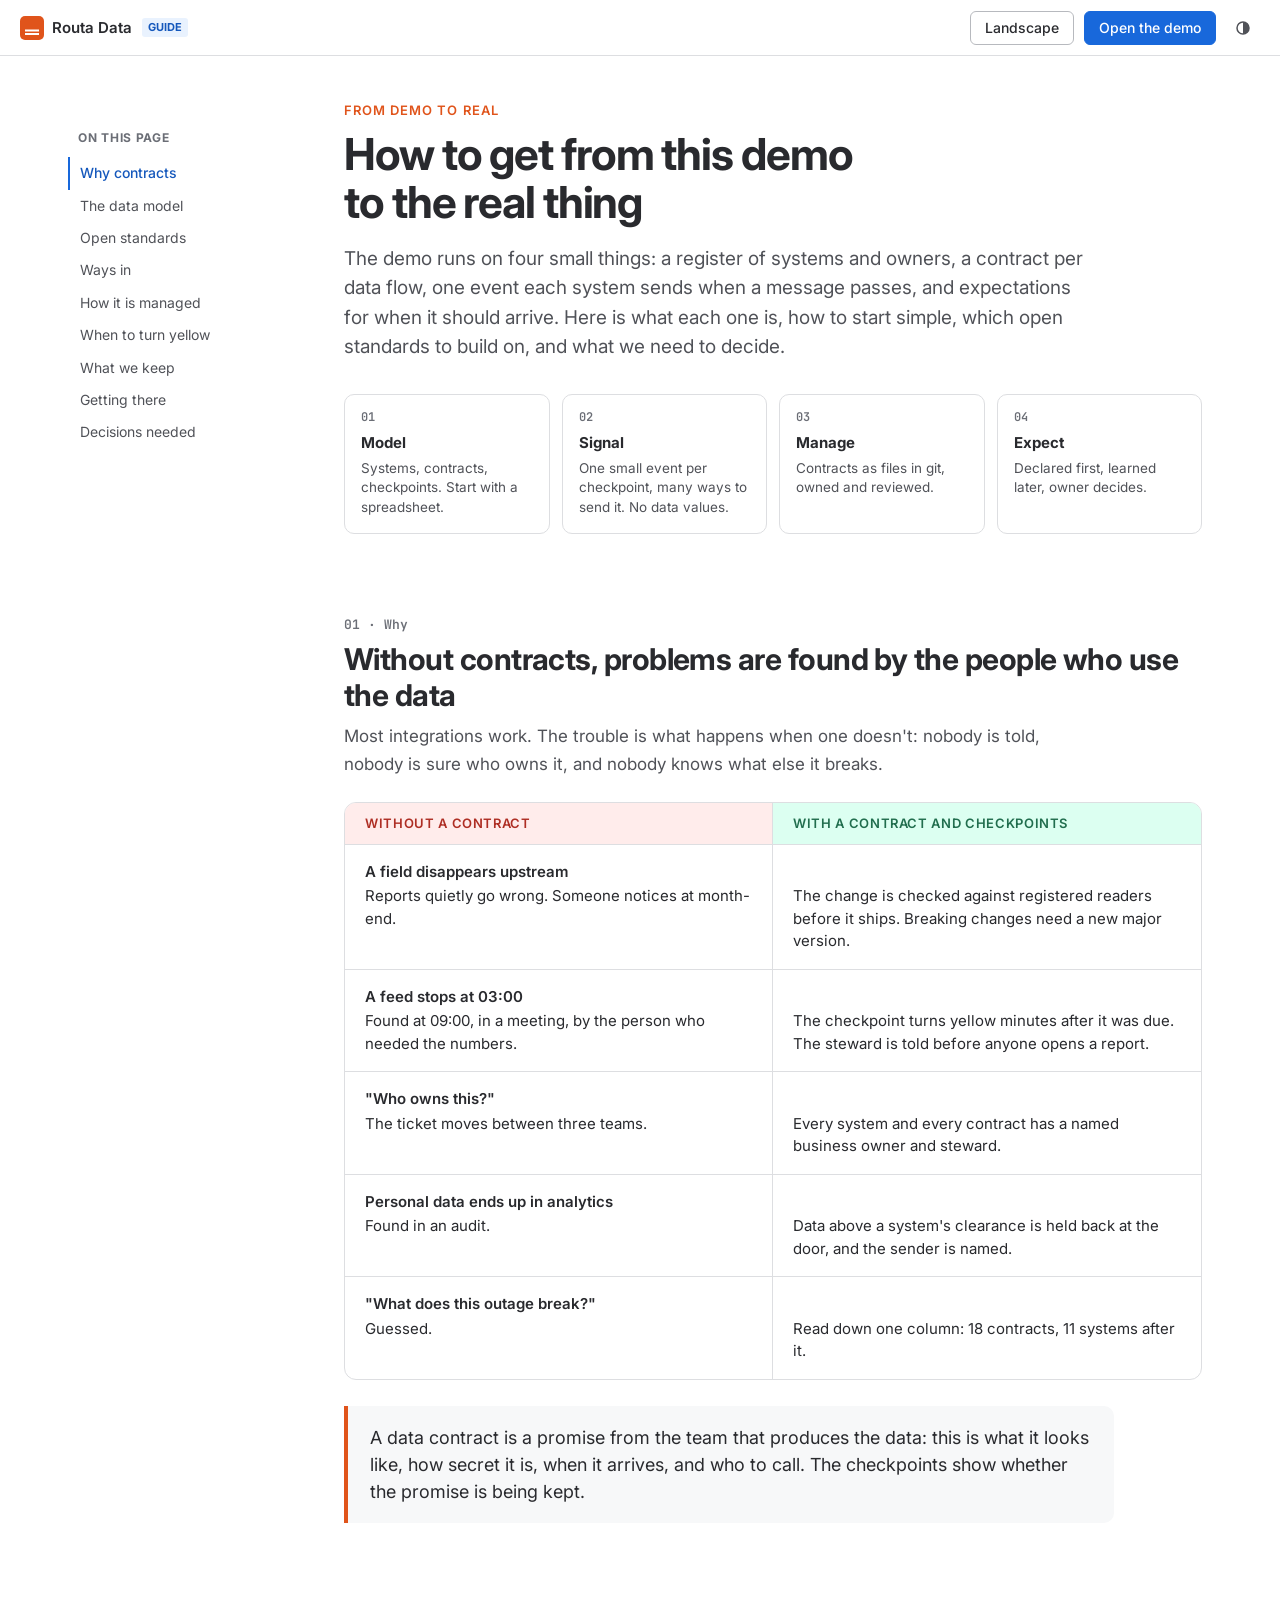
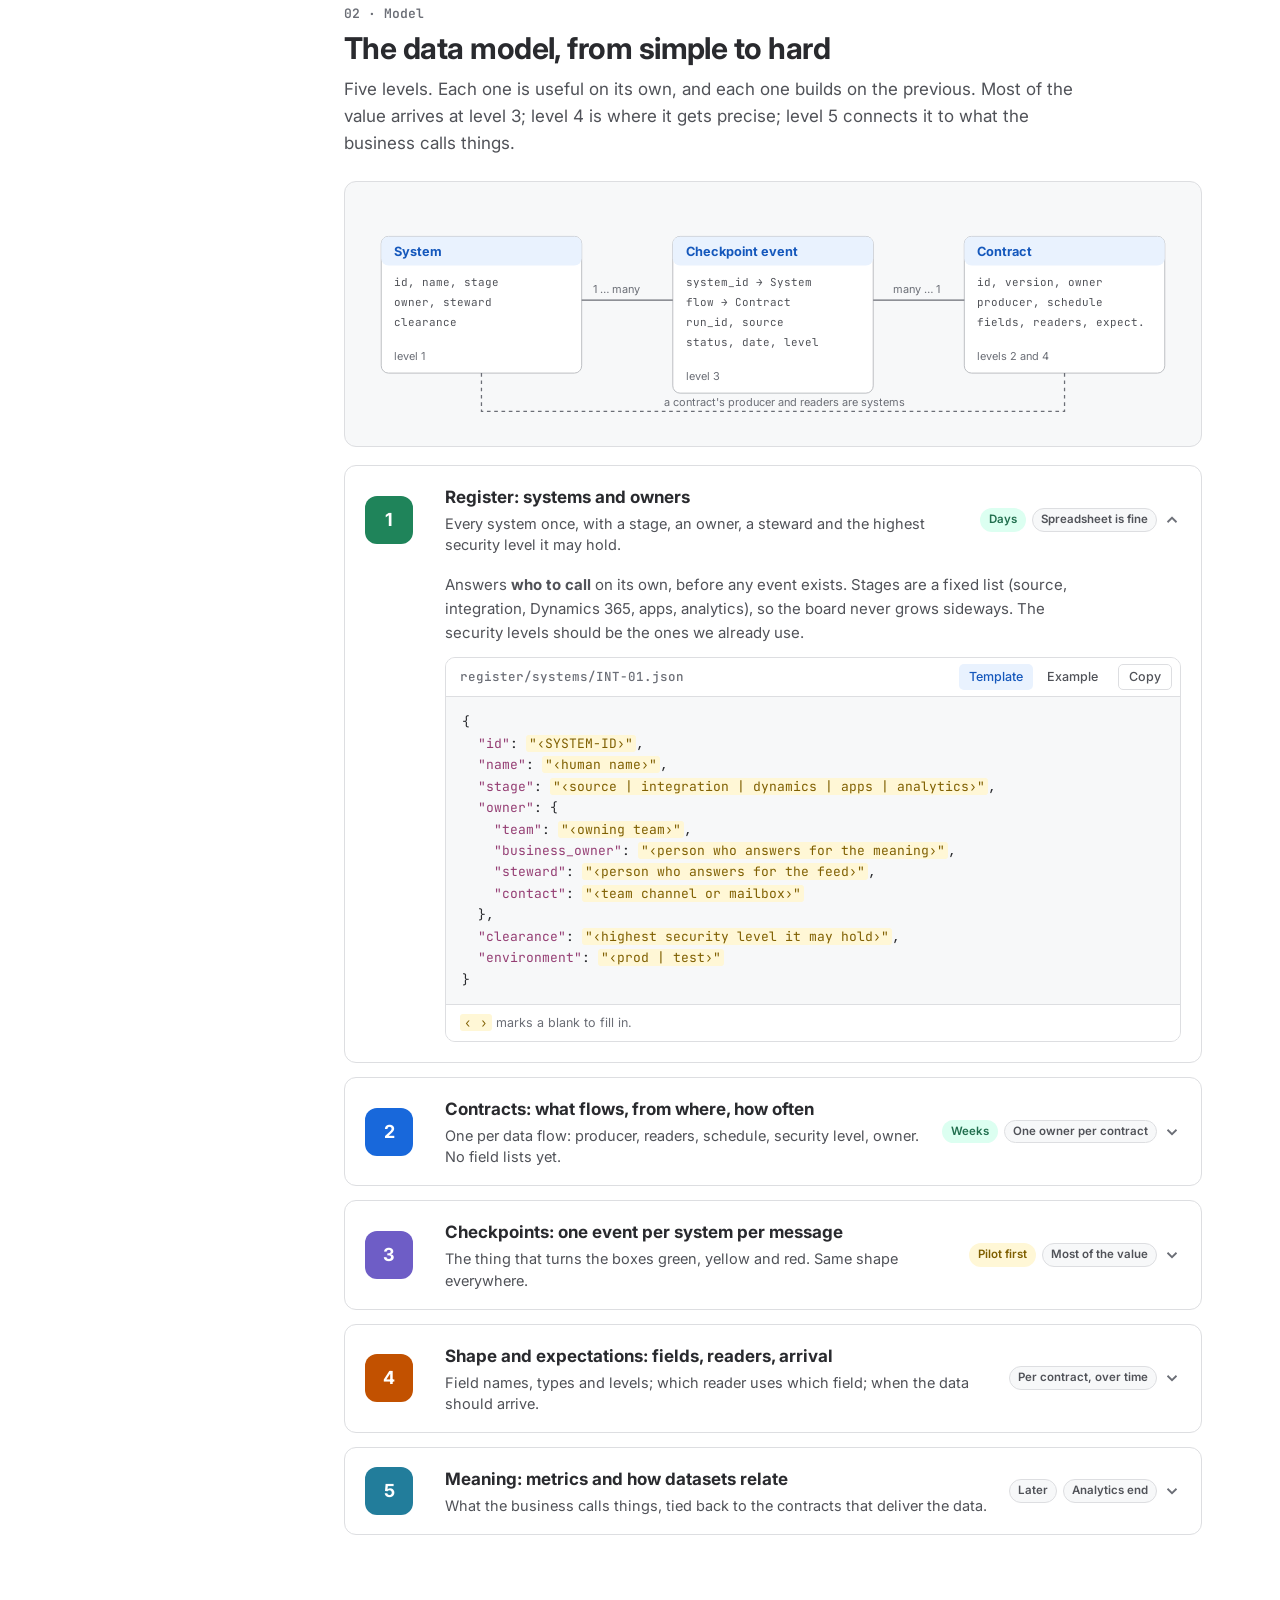
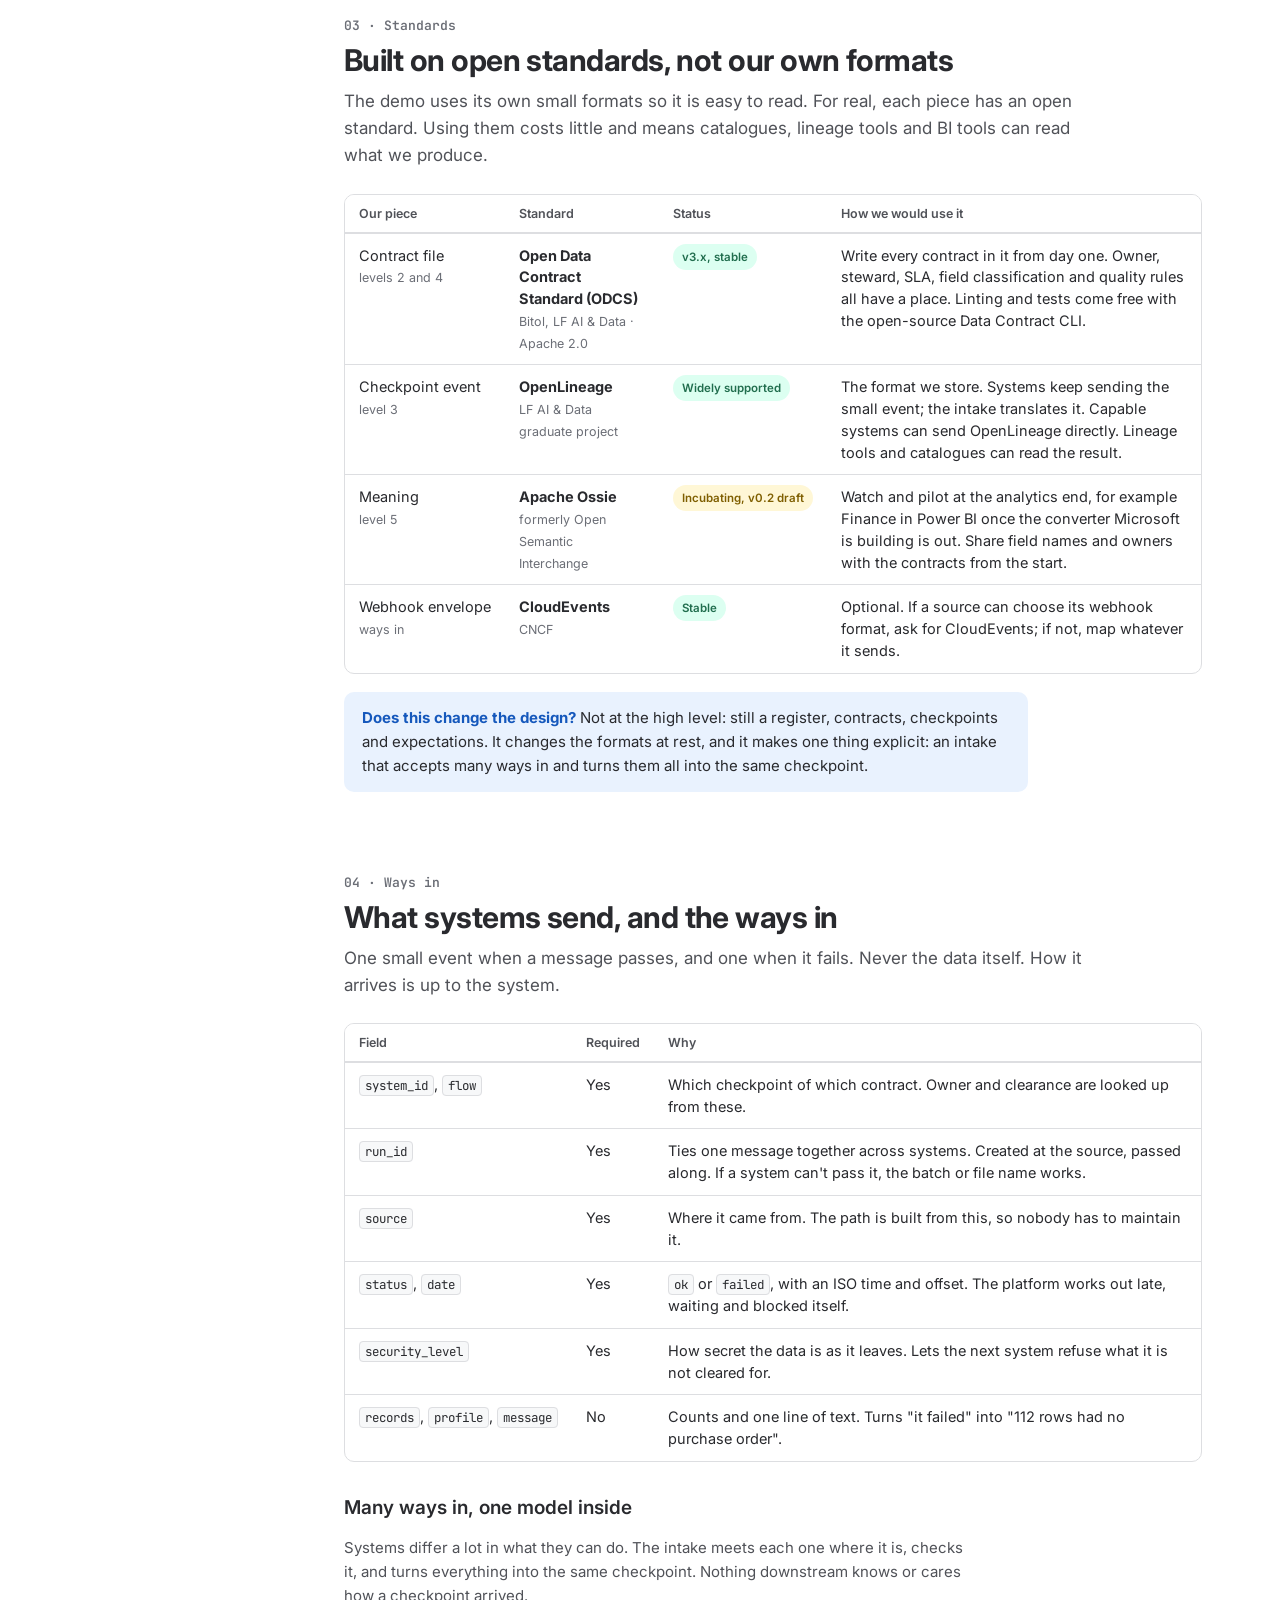
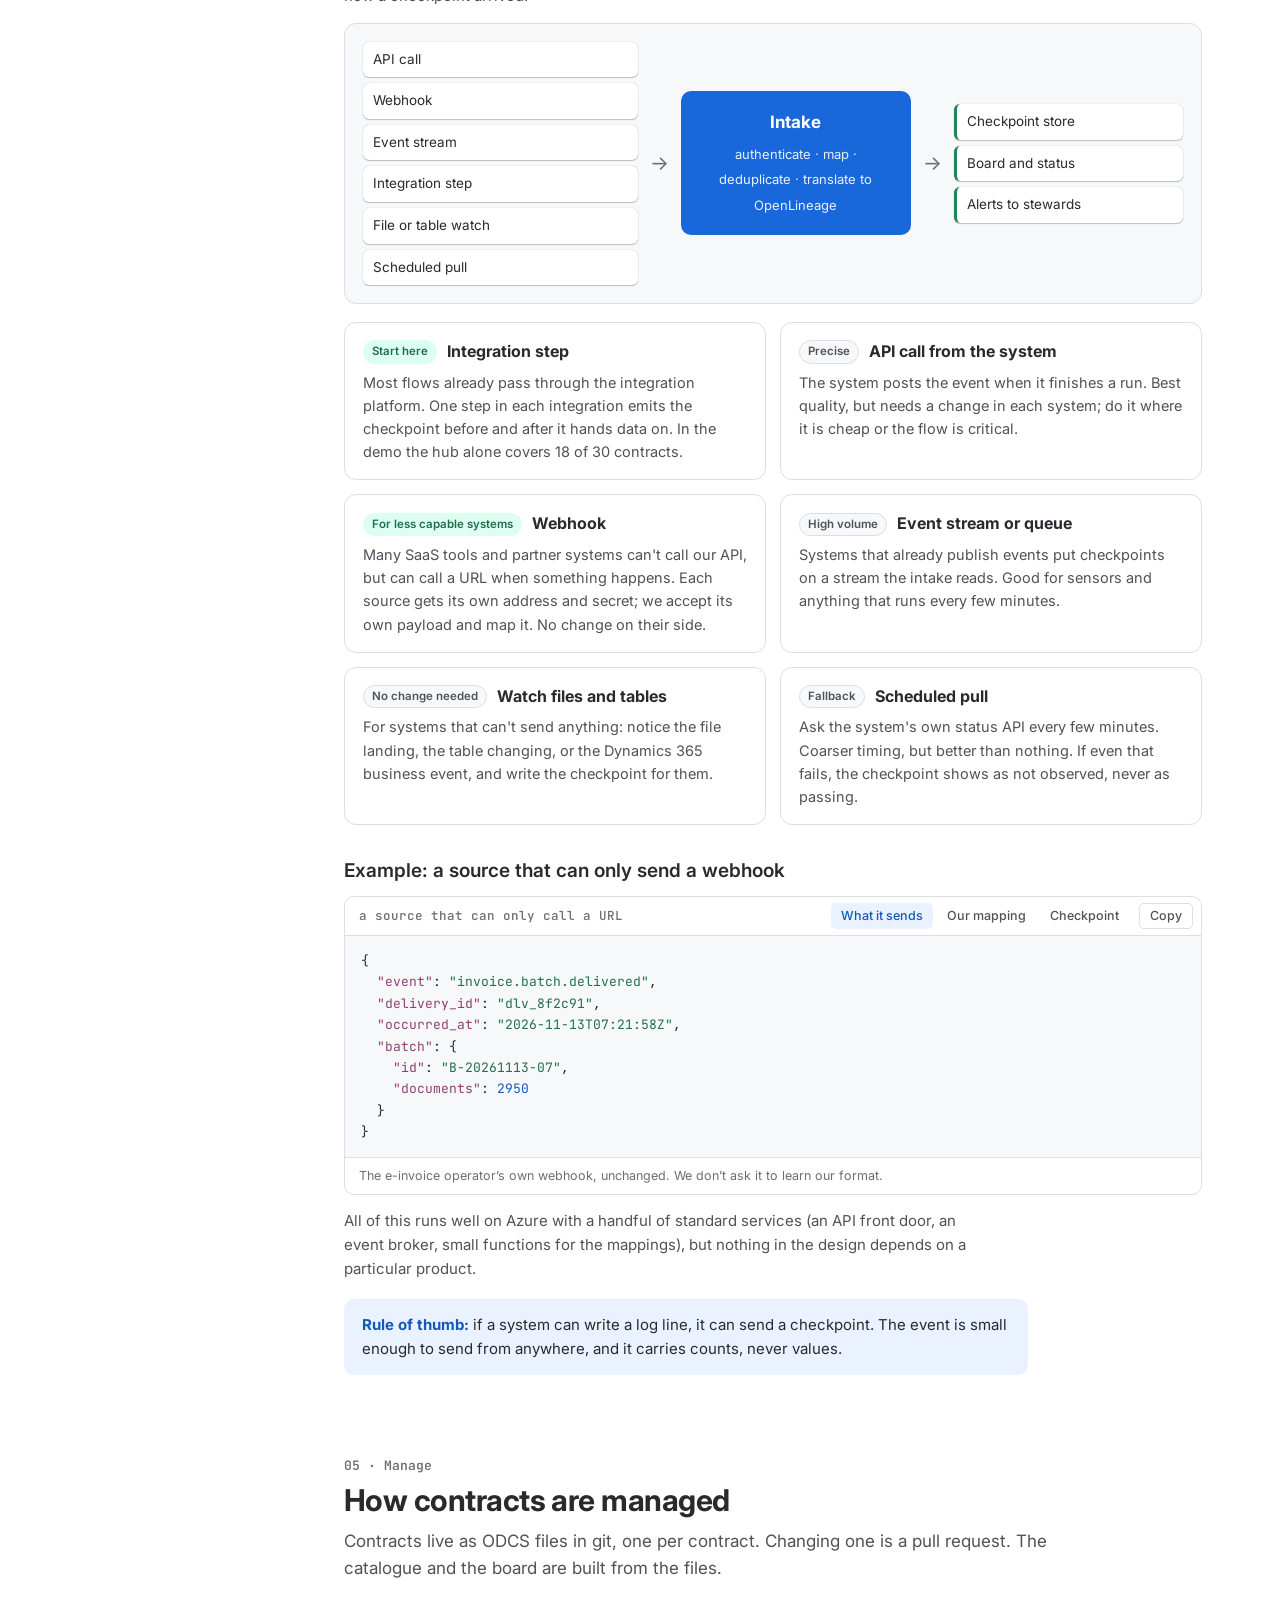
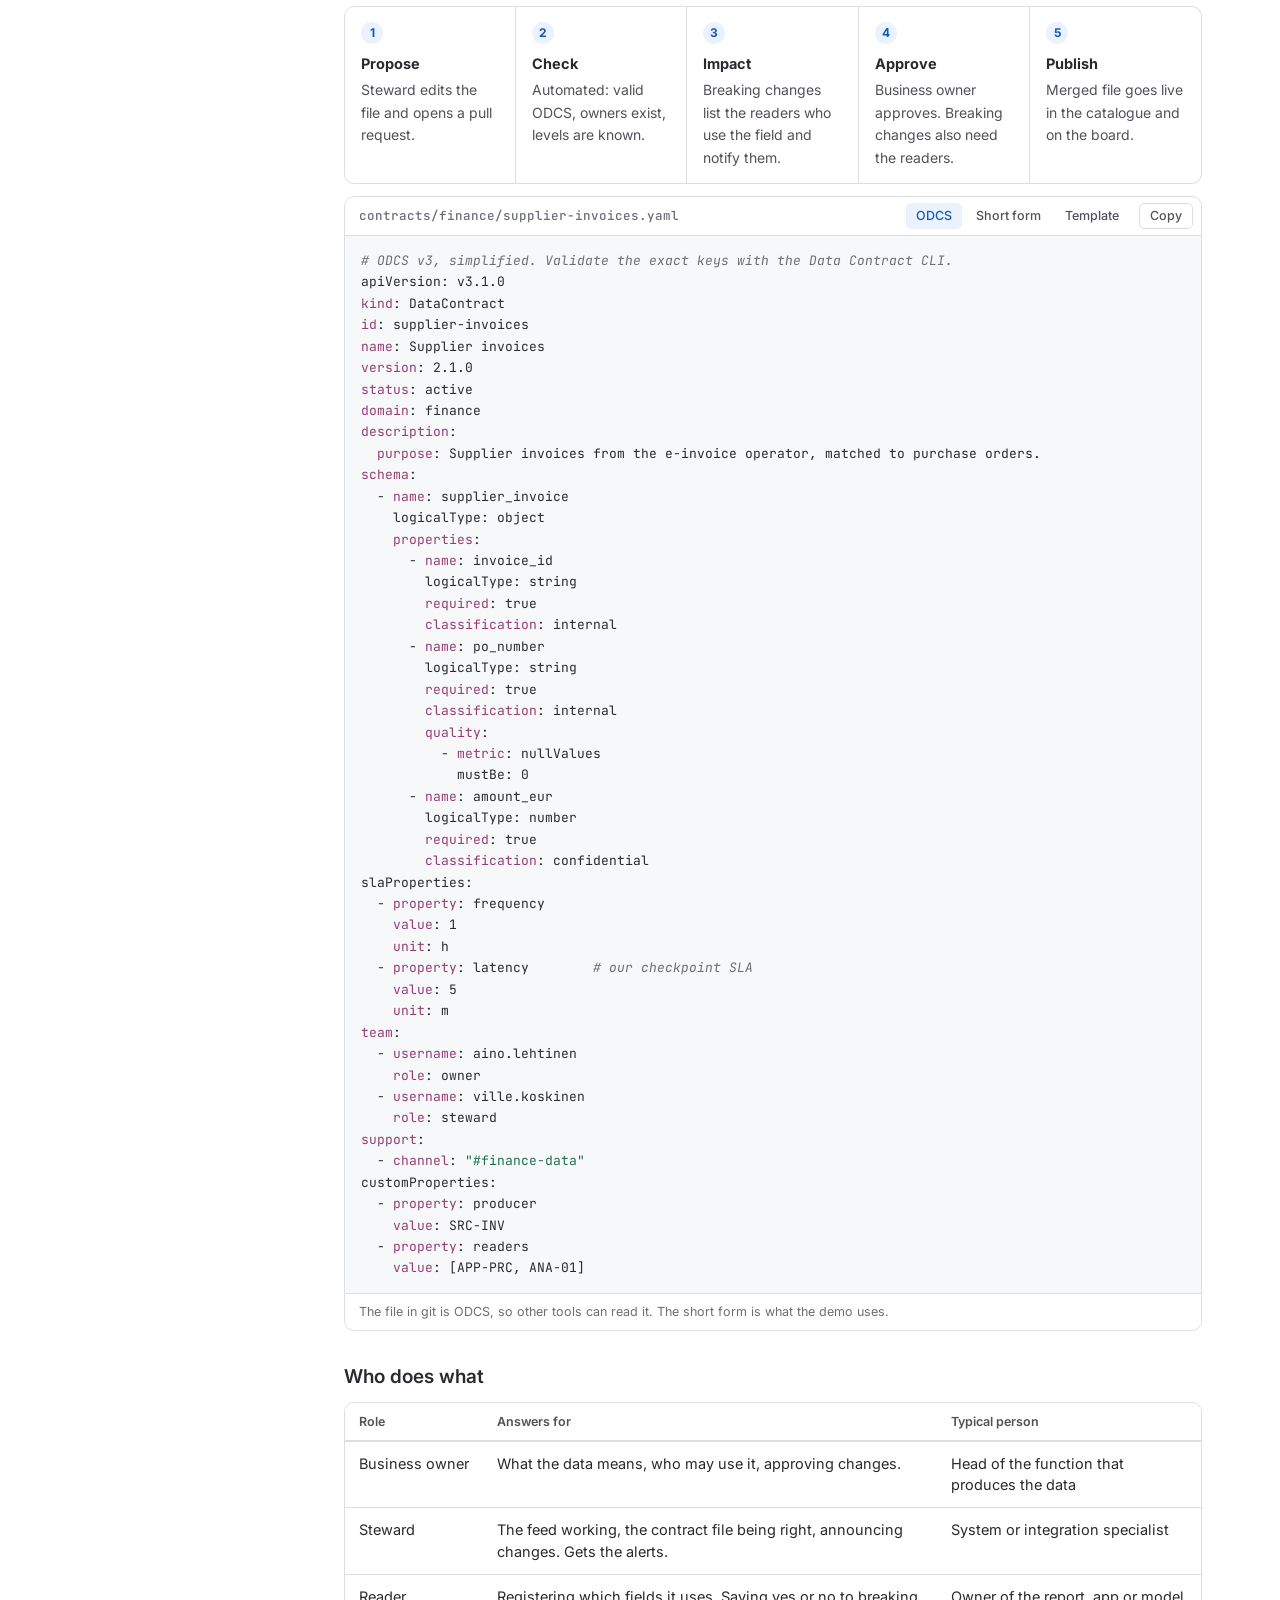
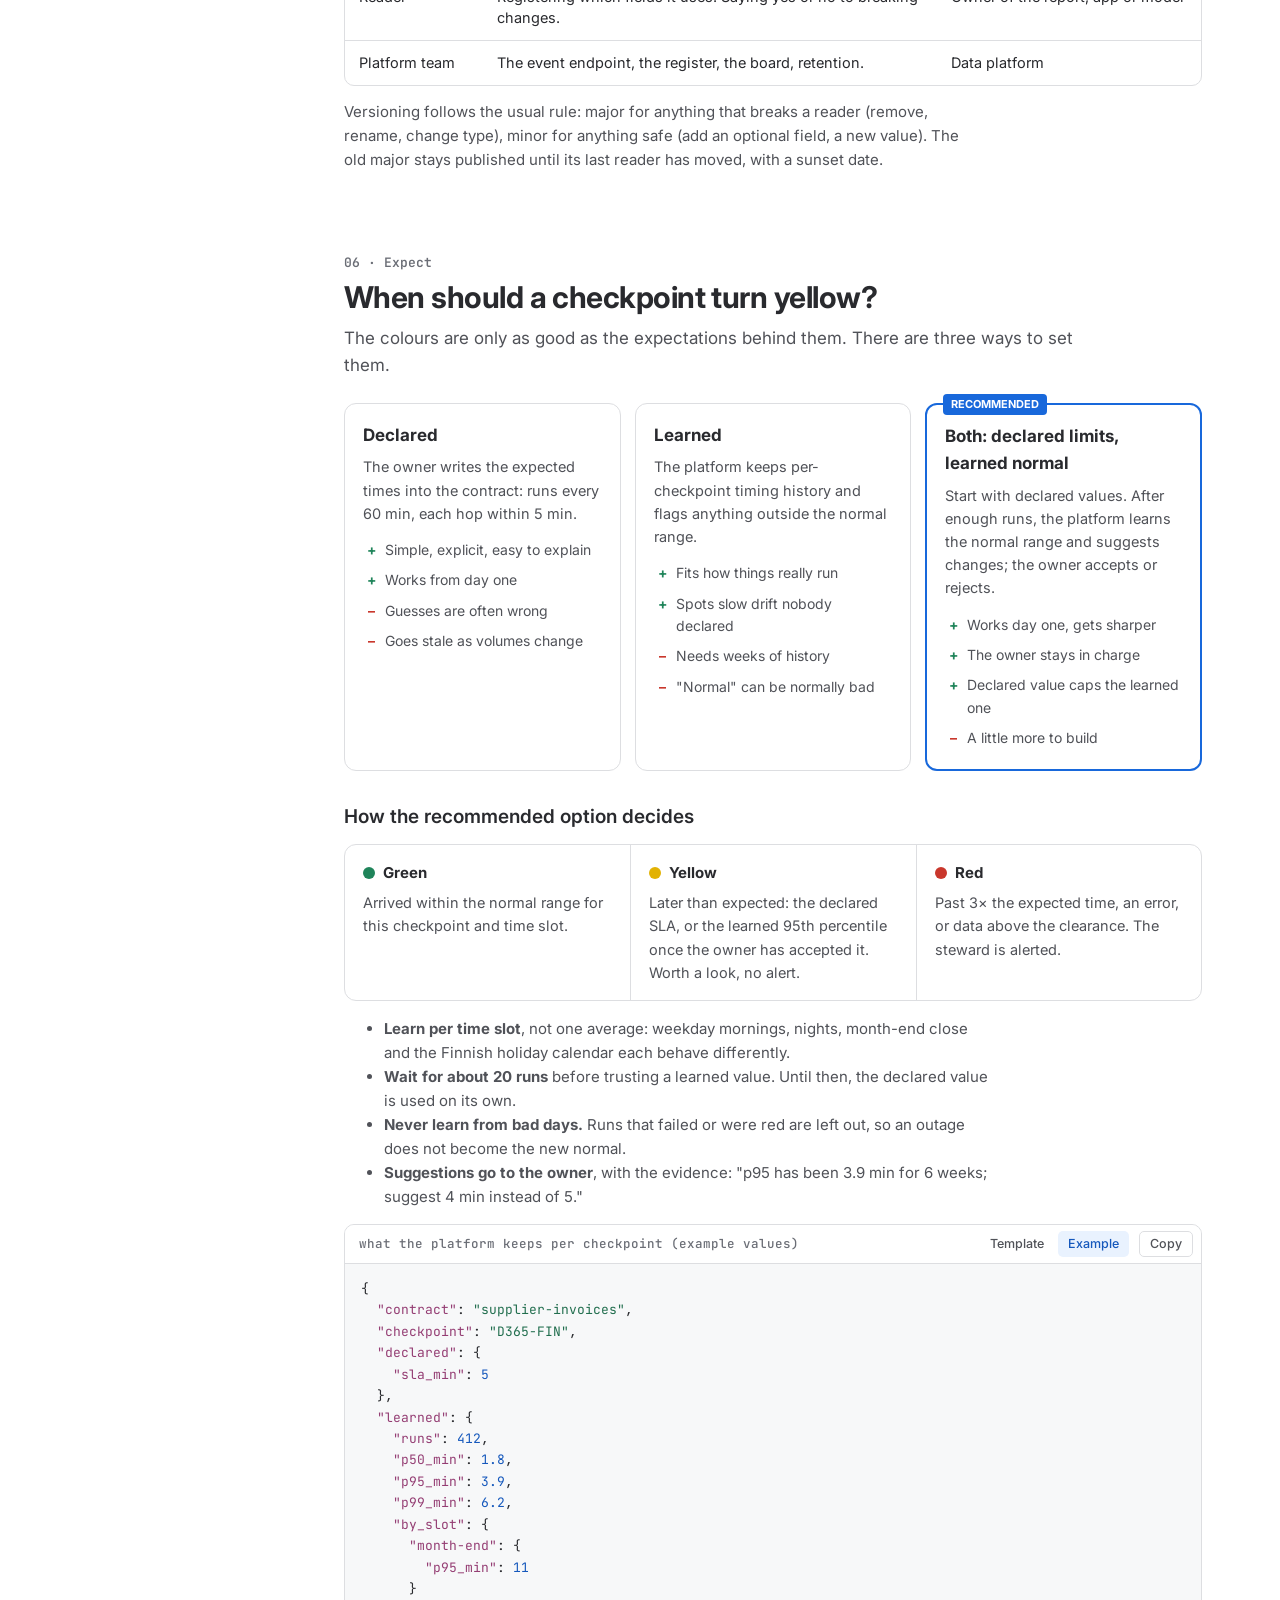
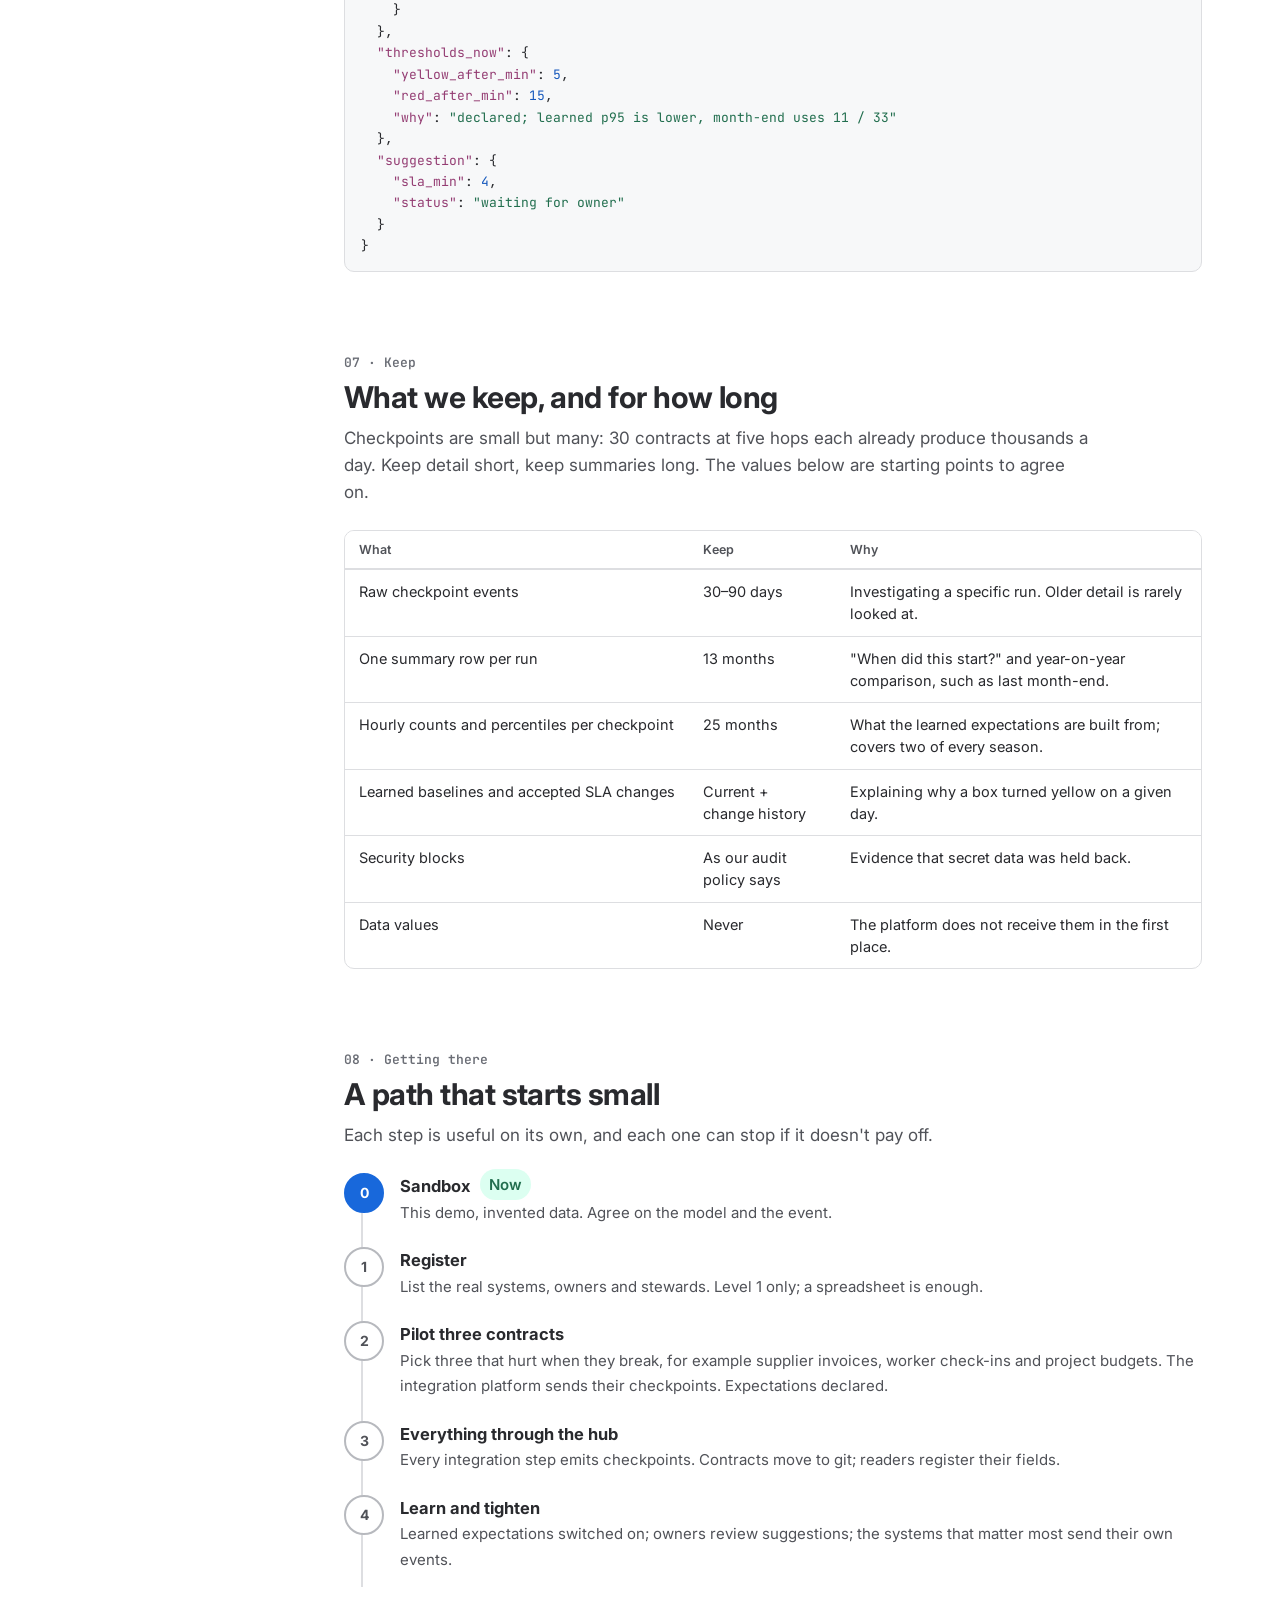
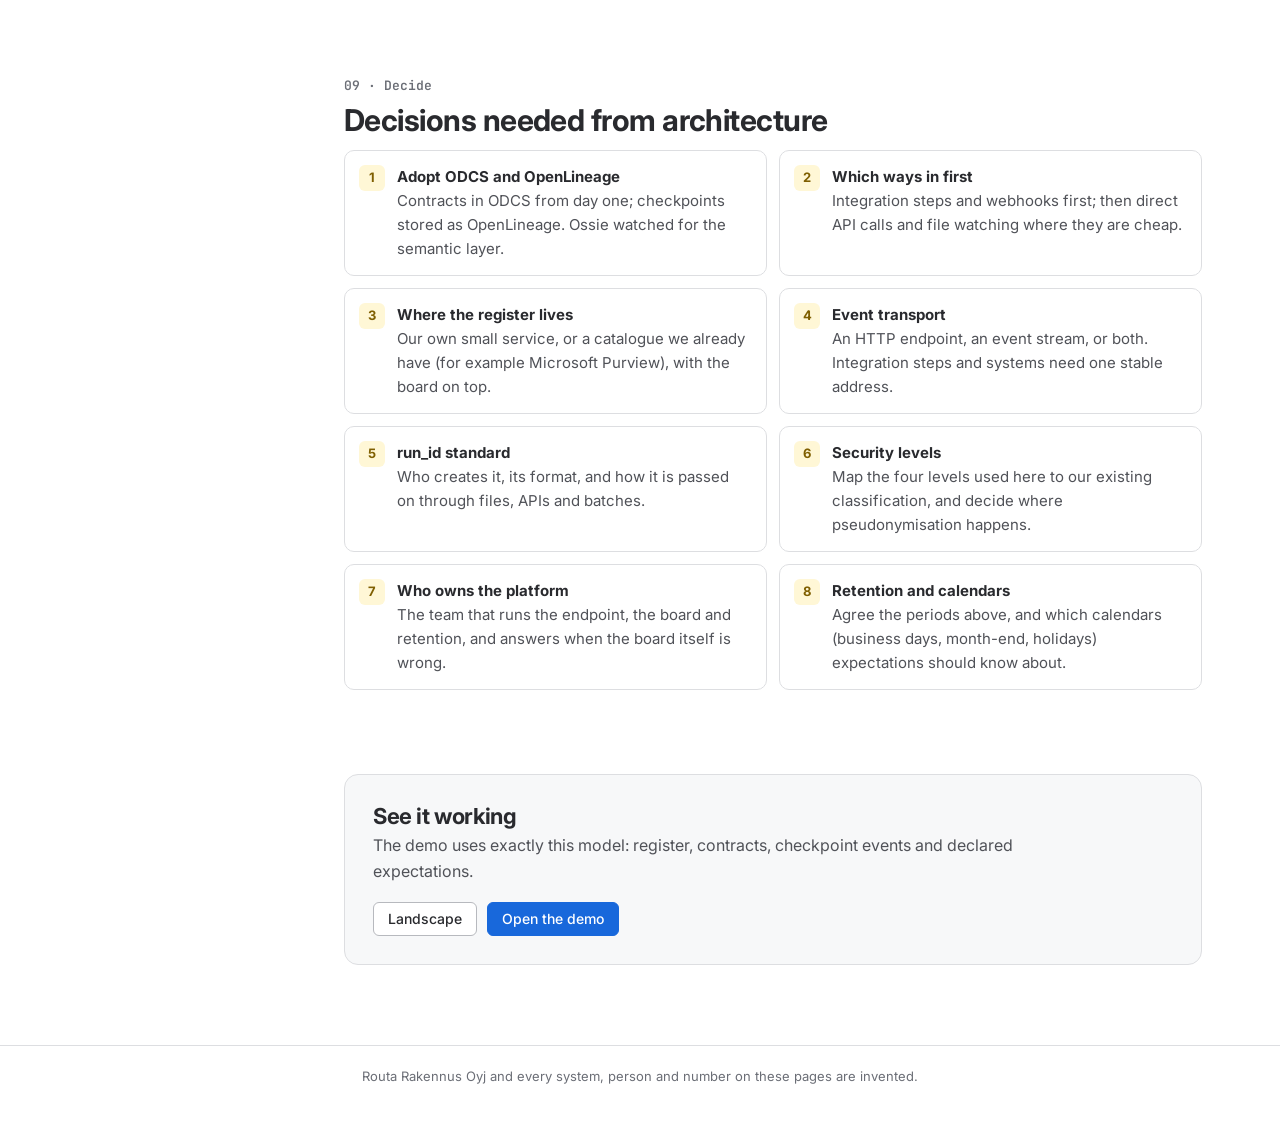
==== commit afe2f3b3: "ADD open standards, ways in etc." ====
--- a/guide/index.html
+++ b/guide/index.html
@@ -31,7 +31,8 @@
     <b>On this page</b>
     <a href="#why">Why contracts</a>
     <a href="#model">The data model</a>
-    <a href="#send">What systems send</a>
+    <a href="#standards">Open standards</a>
+    <a href="#send">Ways in</a>
     <a href="#manage">How it is managed</a>
     <a href="#expect">When to turn yellow</a>
     <a href="#keep">What we keep</a>
@@ -42,10 +43,10 @@
   <main>
     <p class="eyebrow">From demo to real</p>
     <h1>How to get from this demo to the real thing</h1>
-    <p class="lede">The demo runs on four small things: a register of systems and owners, a contract per data flow, one event each system sends when a message passes, and expectations for when it should arrive. Here is what each one is, how to start simple, and what we need to decide.</p>
+    <p class="lede">The demo runs on four small things: a register of systems and owners, a contract per data flow, one event each system sends when a message passes, and expectations for when it should arrive. Here is what each one is, how to start simple, which open standards to build on, and what we need to decide.</p>
     <div class="steps4">
       <a href="#model"><span class="n">01</span><b>Model</b><span>Systems, contracts, checkpoints. Start with a spreadsheet.</span></a>
-      <a href="#send"><span class="n">02</span><b>Signal</b><span>One small event per checkpoint. No data values.</span></a>
+      <a href="#send"><span class="n">02</span><b>Signal</b><span>One small event per checkpoint, many ways to send it. No data values.</span></a>
       <a href="#manage"><span class="n">03</span><b>Manage</b><span>Contracts as files in git, owned and reviewed.</span></a>
       <a href="#expect"><span class="n">04</span><b>Expect</b><span>Declared first, learned later, owner decides.</span></a>
     </div>
@@ -70,7 +71,7 @@
     <section id="model">
       <span class="secnum">02 · Model</span>
       <h2>The data model, from simple to hard</h2>
-      <p class="sub">Four levels. Each one is useful on its own, and each one builds on the previous. Most of the value arrives at level 3; level 4 is where it gets precise.</p>
+      <p class="sub">Five levels. Each one is useful on its own, and each one builds on the previous. Most of the value arrives at level 3; level 4 is where it gets precise; level 5 connects it to what the business calls things.</p>
 
       <div class="erd" aria-label="Entity diagram">
         <svg viewBox="0 0 900 250" role="img" aria-label="System has many checkpoints; contract has many checkpoints; contract has a producer and readers that are systems; each checkpoint belongs to a run">
@@ -109,7 +110,7 @@
             <span class="meta"><span class="pill green">Weeks</span><span class="pill">One owner per contract</span>
               <svg class="chev" viewBox="0 0 16 16" aria-hidden="true"><path d="M4 6l4 4 4-4" stroke="currentColor" stroke-width="1.6" fill="none"/></svg></span></button>
           <div class="lb">
-            <p>The route through the systems does not have to be written down: the events will show it. Listing readers is what makes impact analysis possible later.</p>
+            <p>The route through the systems does not have to be written down: the events will show it. Listing readers is what makes impact analysis possible later. The ODCS tab shows the same contract in the open standard.</p>
             <div data-snip="contract"></div>
           </div>
         </div>
@@ -119,7 +120,7 @@
             <span class="meta"><span class="pill amber">Pilot first</span><span class="pill">Most of the value</span>
               <svg class="chev" viewBox="0 0 16 16" aria-hidden="true"><path d="M4 6l4 4 4-4" stroke="currentColor" stroke-width="1.6" fill="none"/></svg></span></button>
           <div class="lb">
-            <p><code>run_id</code> ties one message's checkpoints together; <code>source</code> links them into a path. The owner is not in the event, it comes from the register. <code>records</code> and <code>profile</code> describe the data without containing any of it.</p>
+            <p><code>run_id</code> ties one message's checkpoints together; <code>source</code> links them into a path. The owner is not in the event, it comes from the register. <code>records</code> and <code>profile</code> describe the data without containing any of it. The OpenLineage tab shows how the same checkpoint is stored.</p>
             <div data-snip="event" data-start="example"></div>
           </div>
         </div>
@@ -133,14 +134,41 @@
             <div data-snip="shape"></div>
           </div>
         </div>
-      </div>
+        <div class="lv">
+          <button type="button" class="lh" aria-expanded="false"><span class="step">5</span>
+            <span class="tx"><b>Meaning: metrics and how datasets relate</b><span>What the business calls things, tied back to the contracts that deliver the data.</span></span>
+            <span class="meta"><span class="pill">Later</span><span class="pill">Analytics end</span>
+              <svg class="chev" viewBox="0 0 16 16" aria-hidden="true"><path d="M4 6l4 4 4-4" stroke="currentColor" stroke-width="1.6" fill="none"/></svg></span></button>
+          <div class="lb">
+            <p>Contracts say what a feed delivers. A semantic model says what it means: <i>committed cost</i> is approved orders plus unmatched invoices, and invoices join orders on <code>po_number</code>. Linking the two lets impact analysis reach the business: removing <code>po_number</code> breaks the procurement app, the cost forecast <b>and the committed-cost metric in three reports</b>.</p>
+            <div data-snip="meaning" data-start="example"></div>
+          </div>
+        </div>
+      </div>
+    </section>
+
+    <!-- ===================================================== -->
+    <section id="standards">
+      <span class="secnum">03 · Standards</span>
+      <h2>Built on open standards, not our own formats</h2>
+      <p class="sub">The demo uses its own small formats so it is easy to read. For real, each piece has an open standard. Using them costs little and means catalogues, lineage tools and BI tools can read what we produce.</p>
+      <div class="tw"><table>
+        <thead><tr><th>Our piece</th><th>Standard</th><th>Status</th><th>How we would use it</th></tr></thead>
+        <tbody>
+          <tr><td>Contract file<br><small style="color:var(--text-3)">levels 2 and 4</small></td><td><b>Open Data Contract Standard (ODCS)</b><br><small style="color:var(--text-3)">Bitol, LF AI &amp; Data · Apache 2.0</small></td><td><span class="pill green">v3.x, stable</span></td><td>Write every contract in it from day one. Owner, steward, SLA, field classification and quality rules all have a place. Linting and tests come free with the open-source Data Contract CLI.</td></tr>
+          <tr><td>Checkpoint event<br><small style="color:var(--text-3)">level 3</small></td><td><b>OpenLineage</b><br><small style="color:var(--text-3)">LF AI &amp; Data graduate project</small></td><td><span class="pill green">Widely supported</span></td><td>The format we store. Systems keep sending the small event; the intake translates it. Capable systems can send OpenLineage directly. Lineage tools and catalogues can read the result.</td></tr>
+          <tr><td>Meaning<br><small style="color:var(--text-3)">level 5</small></td><td><b>Apache Ossie</b><br><small style="color:var(--text-3)">formerly Open Semantic Interchange</small></td><td><span class="pill amber">Incubating, v0.2 draft</span></td><td>Watch and pilot at the analytics end, for example Finance in Power BI once the converter Microsoft is building is out. Share field names and owners with the contracts from the start.</td></tr>
+          <tr><td>Webhook envelope<br><small style="color:var(--text-3)">ways in</small></td><td><b>CloudEvents</b><br><small style="color:var(--text-3)">CNCF</small></td><td><span class="pill green">Stable</span></td><td>Optional. If a source can choose its webhook format, ask for CloudEvents; if not, map whatever it sends.</td></tr>
+        </tbody>
+      </table></div>
+      <div class="callout"><b>Does this change the design?</b> Not at the high level: still a register, contracts, checkpoints and expectations. It changes the formats at rest, and it makes one thing explicit: an intake that accepts many ways in and turns them all into the same checkpoint.</div>
     </section>
 
     <!-- ===================================================== -->
     <section id="send">
-      <span class="secnum">03 · Signal</span>
-      <h2>What systems should send</h2>
-      <p class="sub">One small event when a message passes, and one when it fails. Never the data itself.</p>
+      <span class="secnum">04 · Ways in</span>
+      <h2>What systems send, and the ways in</h2>
+      <p class="sub">One small event when a message passes, and one when it fails. Never the data itself. How it arrives is up to the system.</p>
       <div class="tw"><table>
         <thead><tr><th>Field</th><th>Required</th><th>Why</th></tr></thead>
         <tbody>
@@ -153,37 +181,50 @@
         </tbody>
       </table></div>
 
-      <h3>Who sends it</h3>
+      <h3>Many ways in, one model inside</h3>
+      <p style="color:var(--text-2);font-size:15px">Systems differ a lot in what they can do. The intake meets each one where it is, checks it, and turns everything into the same checkpoint. Nothing downstream knows or cares how a checkpoint arrived.</p>
+      <div class="intake" role="img" aria-label="Many ways in on the left go into the intake, which produces one checkpoint format for the register, the board and alerts">
+        <div class="ins">
+          <span>API call</span><span>Webhook</span><span>Event stream</span><span>Integration step</span><span>File or table watch</span><span>Scheduled pull</span>
+        </div>
+        <div class="arrow" aria-hidden="true">→</div>
+        <div class="core"><b>Intake</b><span>authenticate · map · deduplicate · translate to OpenLineage</span></div>
+        <div class="arrow" aria-hidden="true">→</div>
+        <div class="outs"><span>Checkpoint store</span><span>Board and status</span><span>Alerts to stewards</span></div>
+      </div>
       <div class="ways">
-        <div class="way"><div class="wt"><span class="pill green">Start here</span><b>The integration platform, on behalf of others</b></div>
-          <p>Most flows already pass through the hub. One step in each integration emits the checkpoint before and after it hands data on. In the demo the hub alone covers 18 of 30 contracts.</p>
-          <div class="when">Logic App / Function step, or an API gateway policy</div></div>
-        <div class="way"><div class="wt"><span class="pill">Best</span><b>The system itself</b></div>
-          <p>The system posts the event when it finishes a run. Most precise, but needs a change in every system, so do it where it is cheap or the flow is critical.</p>
-          <div class="when">HTTP endpoint or event stream</div></div>
-        <div class="way"><div class="wt"><span class="pill">Fallback</span><b>The platform watches</b></div>
-          <p>For systems that cannot send anything: notice the file arriving, the table changing, or the Dynamics 365 business event, and write the checkpoint for them.</p>
-          <div class="when">File drop, database watermark, D365 business events</div></div>
-        <div class="way"><div class="wt"><span class="pill">Honest grey</span><b>Nobody can tell</b></div>
-          <p>Mark the checkpoint as not observed. A grey box that says "we don't know" is better than a green one that guesses.</p>
-          <div class="when">Shown as unobserved, never as passing</div></div>
-      </div>
+        <div class="way"><div class="wt"><span class="pill green">Start here</span><b>Integration step</b></div>
+          <p>Most flows already pass through the integration platform. One step in each integration emits the checkpoint before and after it hands data on. In the demo the hub alone covers 18 of 30 contracts.</p></div>
+        <div class="way"><div class="wt"><span class="pill">Precise</span><b>API call from the system</b></div>
+          <p>The system posts the event when it finishes a run. Best quality, but needs a change in each system; do it where it is cheap or the flow is critical.</p></div>
+        <div class="way"><div class="wt"><span class="pill green">For less capable systems</span><b>Webhook</b></div>
+          <p>Many SaaS tools and partner systems can't call our API, but can call a URL when something happens. Each source gets its own address and secret; we accept its own payload and map it. No change on their side.</p></div>
+        <div class="way"><div class="wt"><span class="pill">High volume</span><b>Event stream or queue</b></div>
+          <p>Systems that already publish events put checkpoints on a stream the intake reads. Good for sensors and anything that runs every few minutes.</p></div>
+        <div class="way"><div class="wt"><span class="pill">No change needed</span><b>Watch files and tables</b></div>
+          <p>For systems that can't send anything: notice the file landing, the table changing, or the Dynamics 365 business event, and write the checkpoint for them.</p></div>
+        <div class="way"><div class="wt"><span class="pill">Fallback</span><b>Scheduled pull</b></div>
+          <p>Ask the system's own status API every few minutes. Coarser timing, but better than nothing. If even that fails, the checkpoint shows as not observed, never as passing.</p></div>
+      </div>
+      <h3>Example: a source that can only send a webhook</h3>
+      <div data-snip="webhook"></div>
+      <p style="color:var(--text-2);font-size:15px;margin-top:14px">All of this runs well on Azure with a handful of standard services (an API front door, an event broker, small functions for the mappings), but nothing in the design depends on a particular product.</p>
       <div class="callout"><b>Rule of thumb:</b> if a system can write a log line, it can send a checkpoint. The event is small enough to send from anywhere, and it carries counts, never values.</div>
     </section>
 
     <!-- ===================================================== -->
     <section id="manage">
-      <span class="secnum">04 · Manage</span>
+      <span class="secnum">05 · Manage</span>
       <h2>How contracts are managed</h2>
-      <p class="sub">Contracts live as files in git, one per contract. Changing one is a pull request. The catalogue and the board are built from the files.</p>
+      <p class="sub">Contracts live as ODCS files in git, one per contract. Changing one is a pull request. The catalogue and the board are built from the files.</p>
       <div class="flow">
         <div><b>Propose</b>Steward edits the file and opens a pull request.</div>
-        <div><b>Check</b>Automated: file is valid, owners exist, levels are known.</div>
+        <div><b>Check</b>Automated: valid ODCS, owners exist, levels are known.</div>
         <div><b>Impact</b>Breaking changes list the readers who use the field and notify them.</div>
         <div><b>Approve</b>Business owner approves. Breaking changes also need the readers.</div>
         <div><b>Publish</b>Merged file goes live in the catalogue and on the board.</div>
       </div>
-      <div data-snip="yaml" data-start="example"></div>
+      <div data-snip="yaml"></div>
 
       <h3>Who does what</h3>
       <div class="tw"><table>
@@ -200,7 +241,7 @@
 
     <!-- ===================================================== -->
     <section id="expect">
-      <span class="secnum">05 · Expect</span>
+      <span class="secnum">06 · Expect</span>
       <h2>When should a checkpoint turn yellow?</h2>
       <p class="sub">The colours are only as good as the expectations behind them. There are three ways to set them.</p>
       <div class="opts">
@@ -229,7 +270,7 @@
 
     <!-- ===================================================== -->
     <section id="keep">
-      <span class="secnum">06 · Keep</span>
+      <span class="secnum">07 · Keep</span>
       <h2>What we keep, and for how long</h2>
       <p class="sub">Checkpoints are small but many: 30 contracts at five hops each already produce thousands a day. Keep detail short, keep summaries long. The values below are starting points to agree on.</p>
       <div class="tw"><table>
@@ -247,7 +288,7 @@
 
     <!-- ===================================================== -->
     <section id="road">
-      <span class="secnum">07 · Getting there</span>
+      <span class="secnum">08 · Getting there</span>
       <h2>A path that starts small</h2>
       <p class="sub">Each step is useful on its own, and each one can stop if it doesn't pay off.</p>
       <ol class="road">
@@ -261,9 +302,11 @@
 
     <!-- ===================================================== -->
     <section id="decide">
-      <span class="secnum">08 · Decide</span>
+      <span class="secnum">09 · Decide</span>
       <h2>Decisions needed from architecture</h2>
       <ul class="decide">
+        <li><b>Adopt ODCS and OpenLineage</b>Contracts in ODCS from day one; checkpoints stored as OpenLineage. Ossie watched for the semantic layer.</li>
+        <li><b>Which ways in first</b>Integration steps and webhooks first; then direct API calls and file watching where they are cheap.</li>
         <li><b>Where the register lives</b>Our own small service, or a catalogue we already have (for example Microsoft Purview), with the board on top.</li>
         <li><b>Event transport</b>An HTTP endpoint, an event stream, or both. Integration steps and systems need one stable address.</li>
         <li><b>run_id standard</b>Who creates it, its format, and how it is passed on through files, APIs and batches.</li>
--- a/guide/guide.css
+++ b/guide/guide.css
@@ -229,3 +229,18 @@
 .end p { margin: 4px 0 0; color: var(--text-2); }
 .foot { border-top: 1px solid var(--border); padding: 20px 28px 36px; font-size: 13px; color: var(--text-3); text-align: center; }
 @media (max-width: 600px) { .appbar { padding: 0 12px; } .appbar .hide-sm { display: none; } }
+
+/* intake diagram */
+.intake { display: grid; grid-template-columns: minmax(0, 1.2fr) auto minmax(0, 1fr) auto minmax(0, 1fr); gap: 12px; align-items: center; margin: 14px 0 18px; padding: 18px; border: 1px solid var(--border); border-radius: 12px; background: var(--sunken); }
+.intake .ins, .intake .outs { display: flex; flex-direction: column; gap: 6px; }
+.intake .ins span, .intake .outs span { padding: 7px 10px; border-radius: 6px; background: var(--card); box-shadow: var(--shadow); font-size: 13.5px; }
+.intake .outs span { border-left: 3px solid var(--ok); }
+.intake .core { padding: 18px 16px; border-radius: 10px; background: var(--blue); color: #fff; text-align: center; }
+.intake .core b { display: block; font-size: 17px; margin-bottom: 4px; }
+.intake .core span { font-size: 13px; opacity: .9; }
+:root[data-theme="dark"] .intake .core { color: #1f1f21; }
+.intake .arrow { color: var(--text-3); font-size: 20px; }
+@media (max-width: 760px) { .intake { grid-template-columns: 1fr; } .intake .arrow { transform: rotate(90deg); justify-self: center; } }
+.lv:nth-child(5) .step { background: #227d9b; }
+small { font-size: 12.5px; }
+@media (prefers-color-scheme: dark) { :root:not([data-theme="light"]) .intake .core { color: #1f1f21; } }
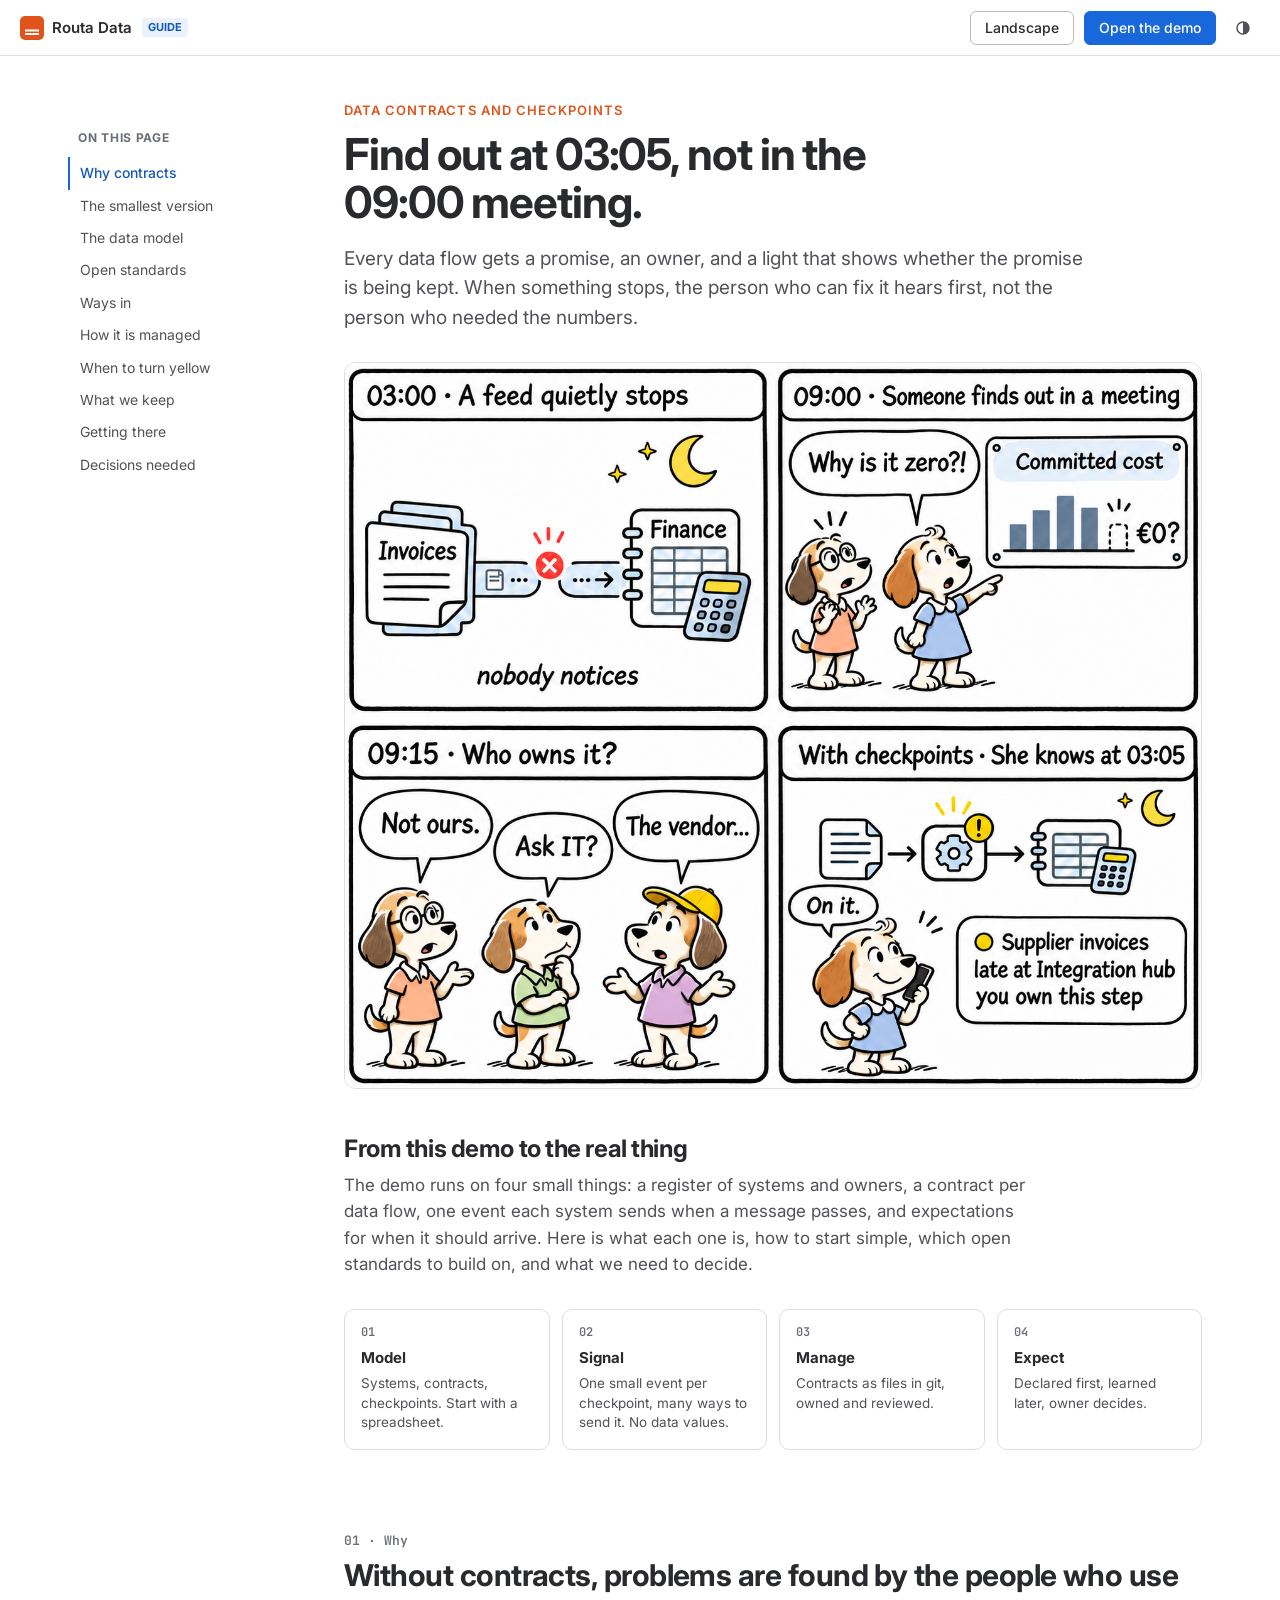
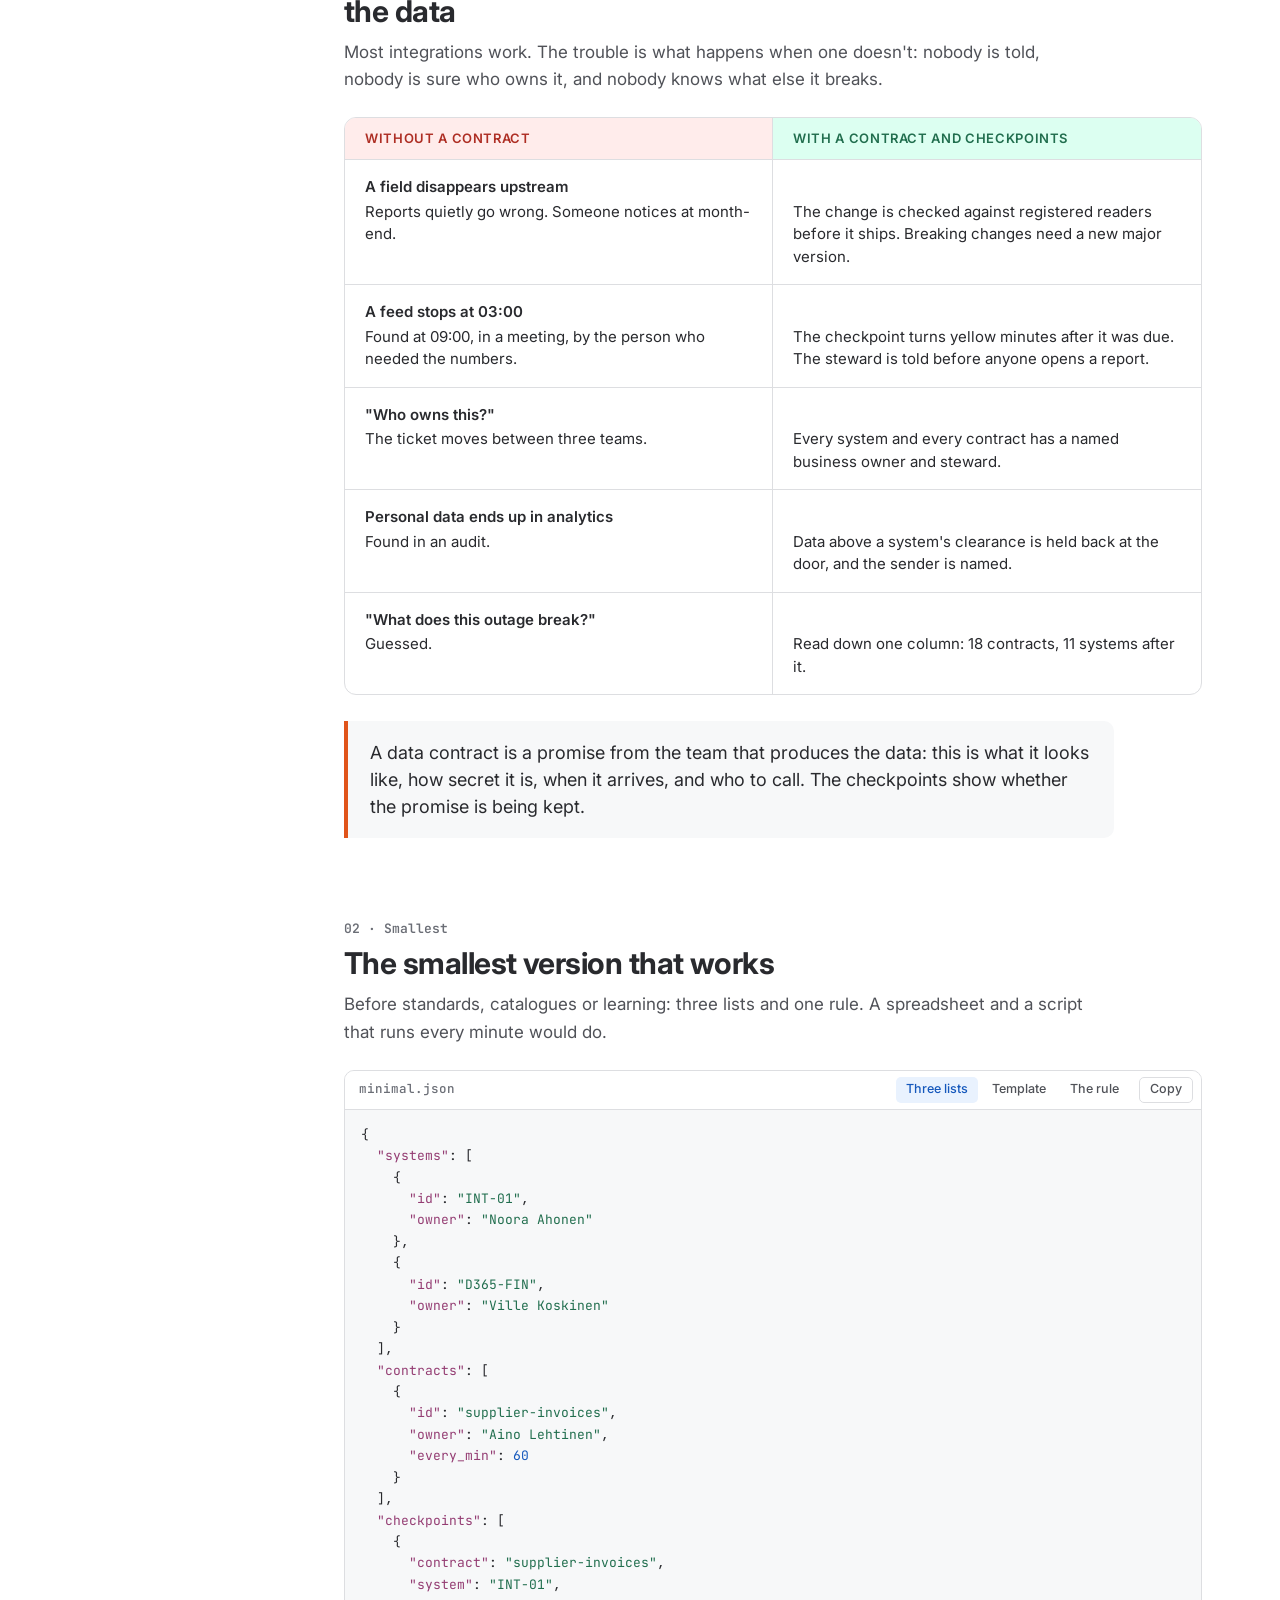
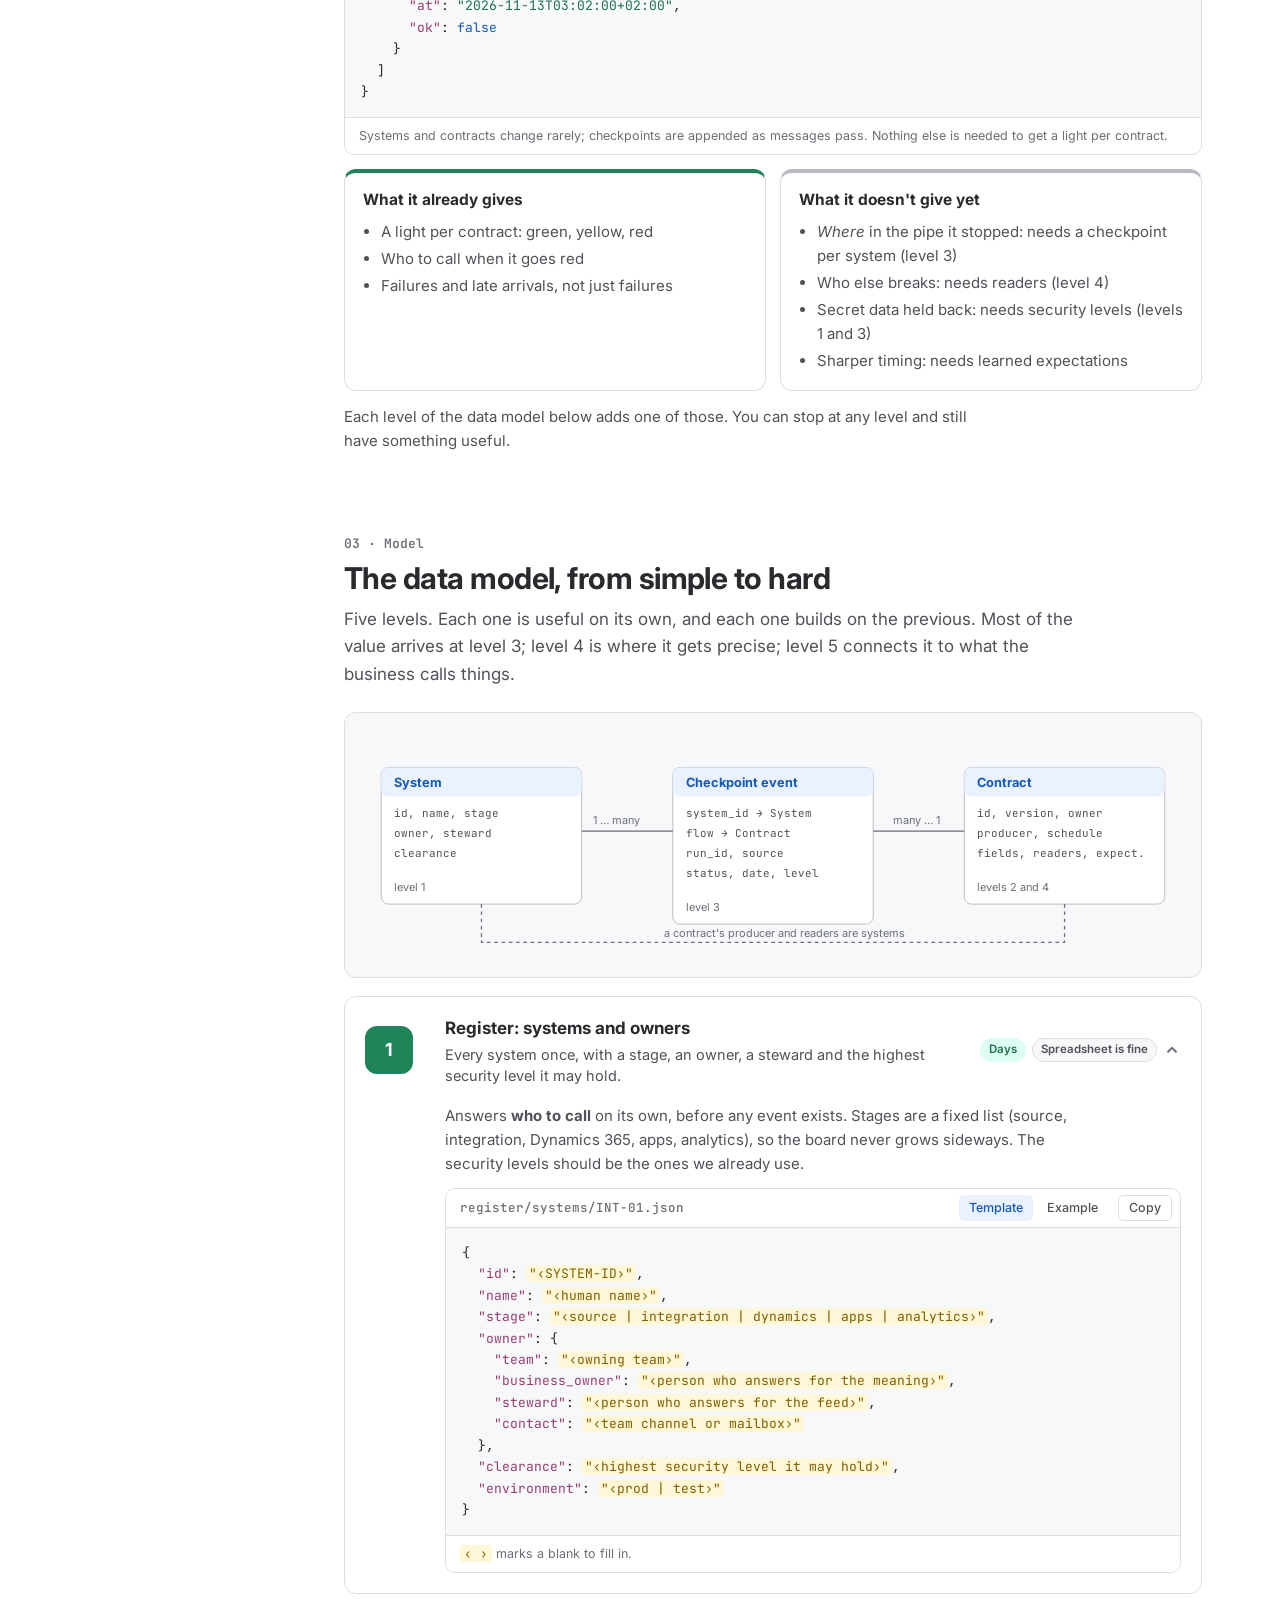
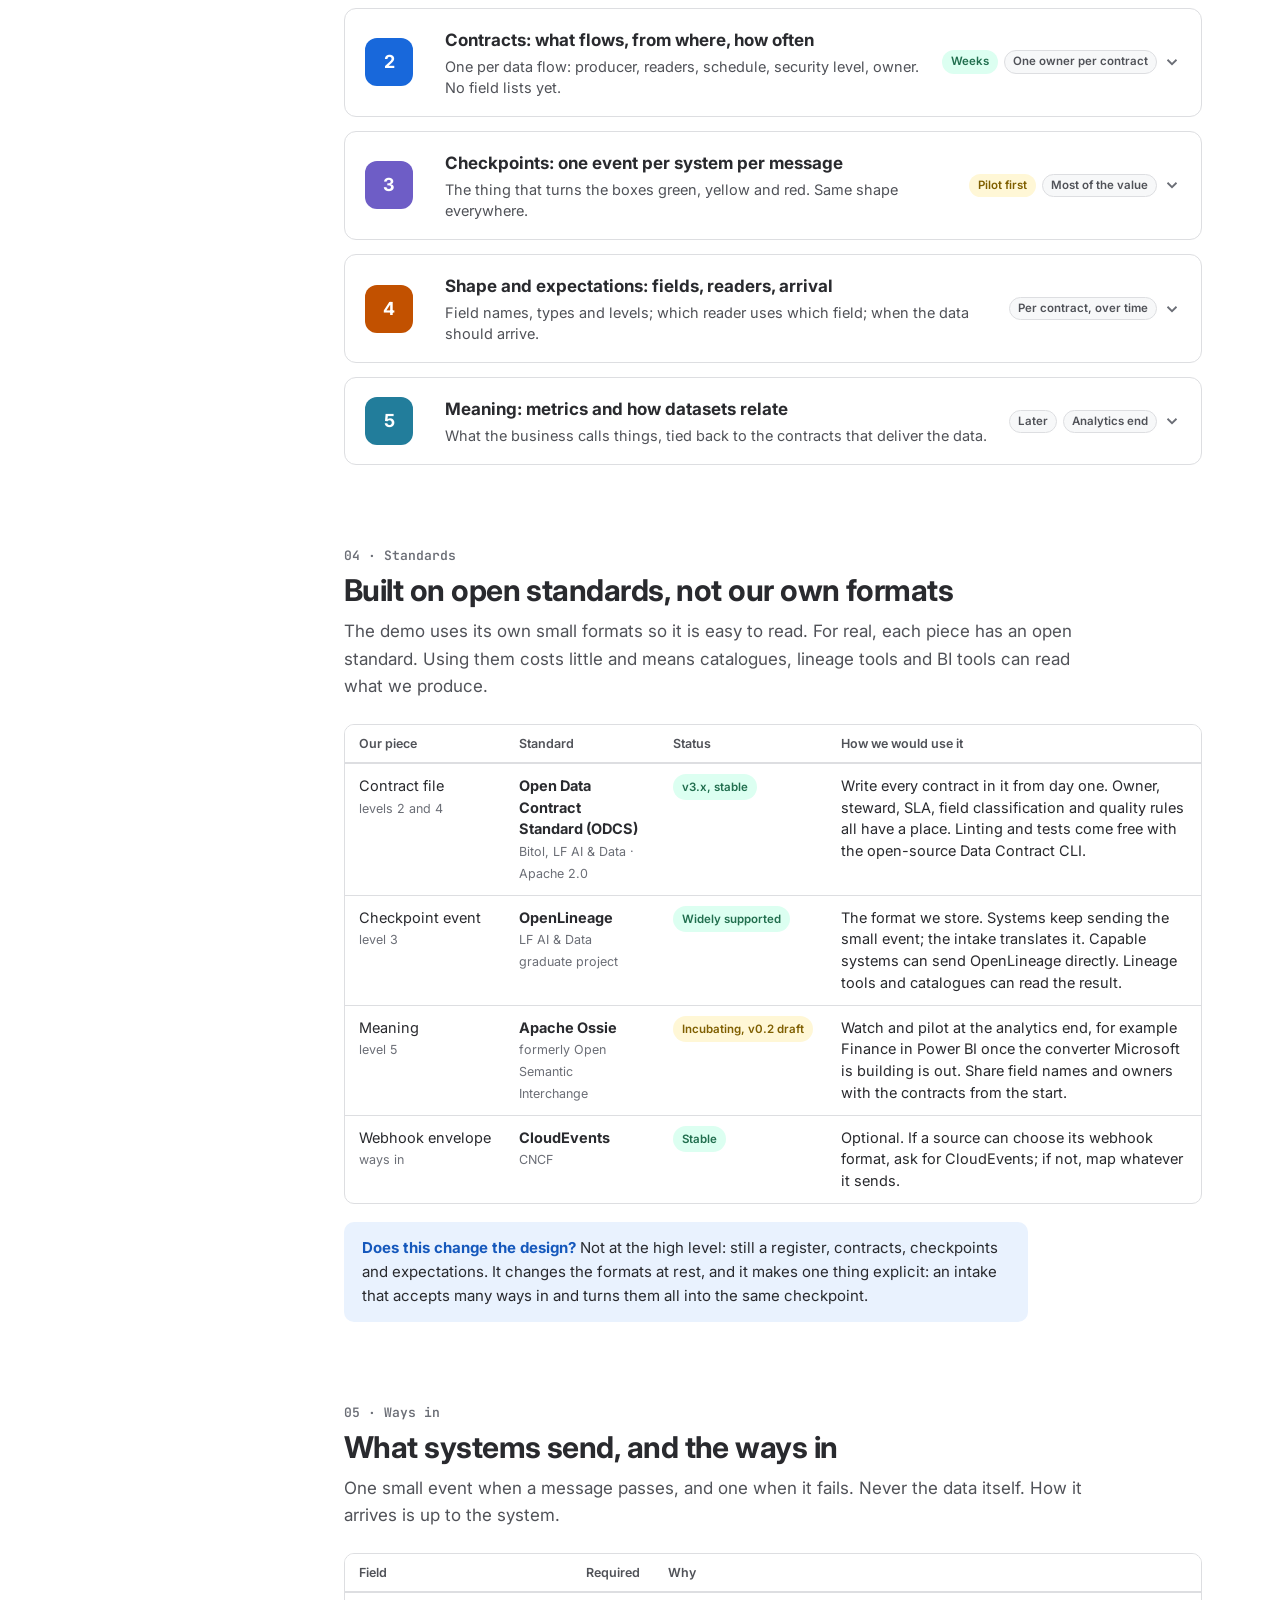
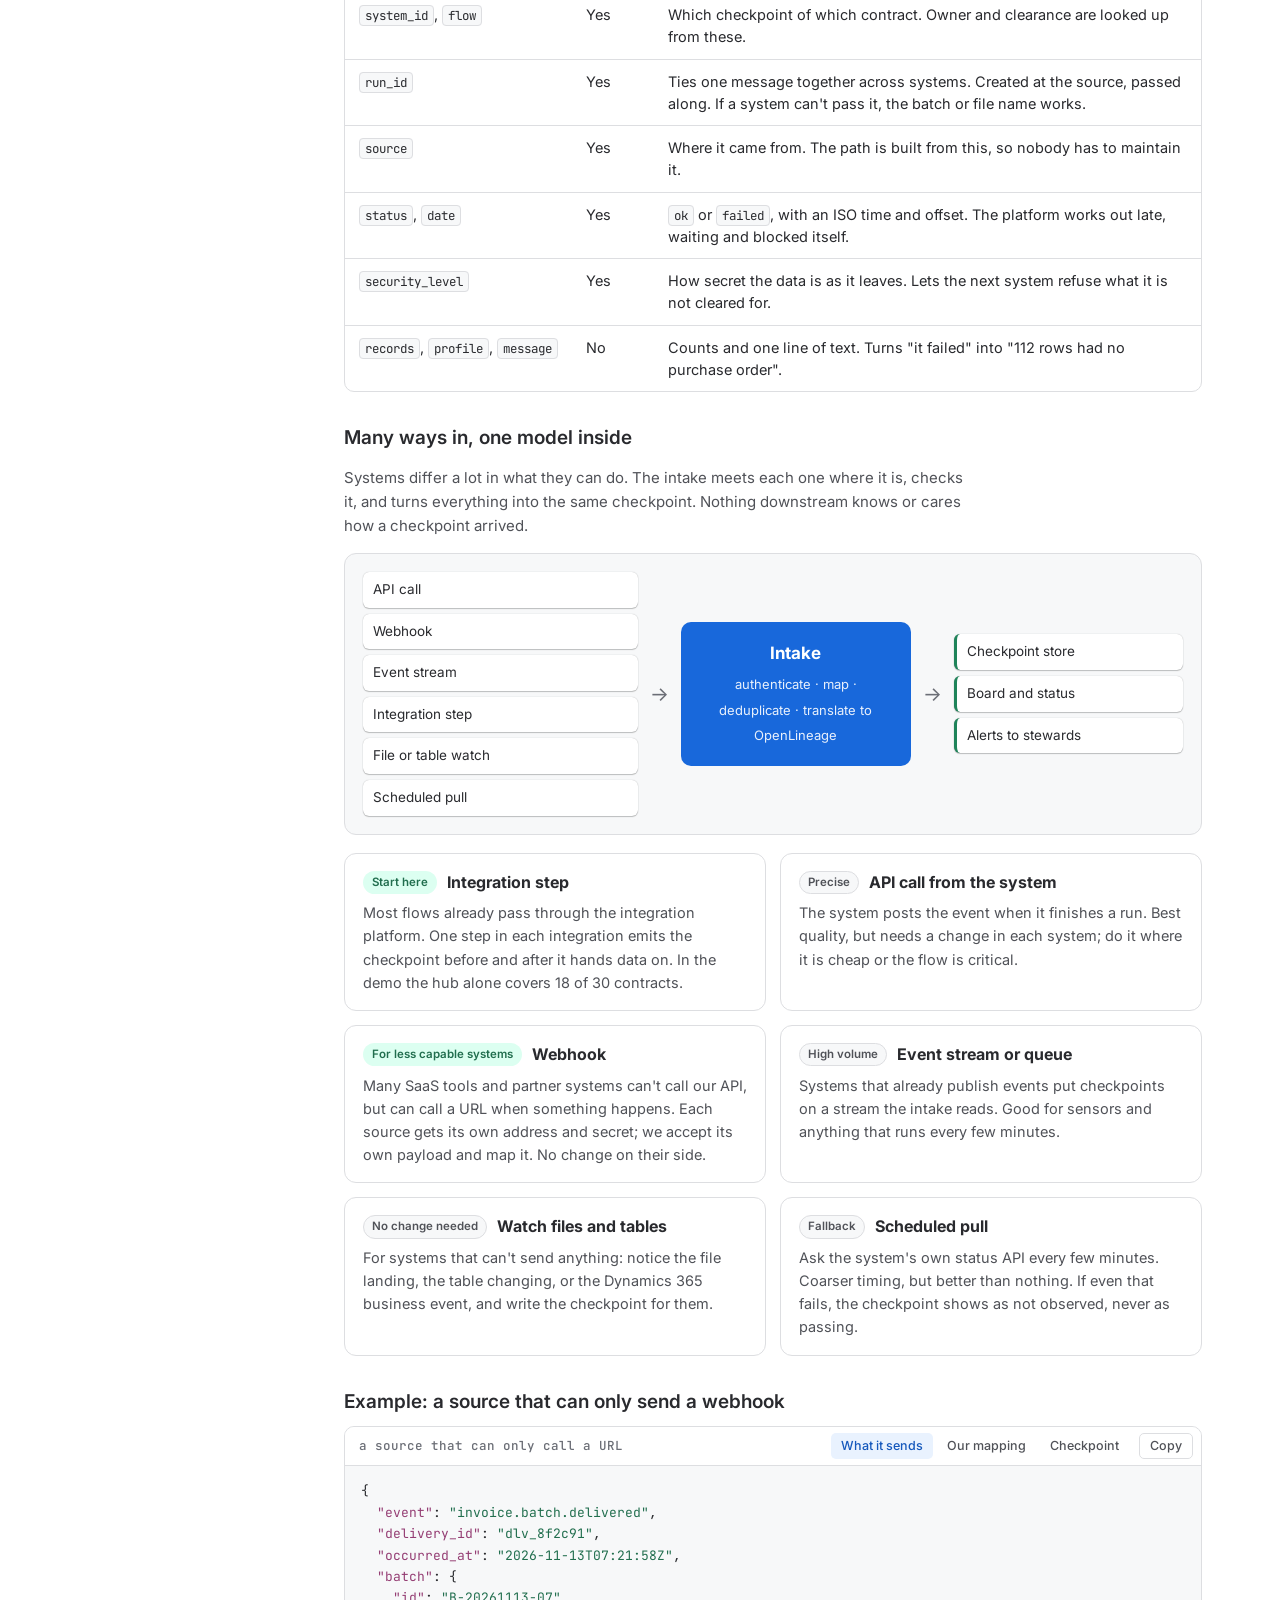
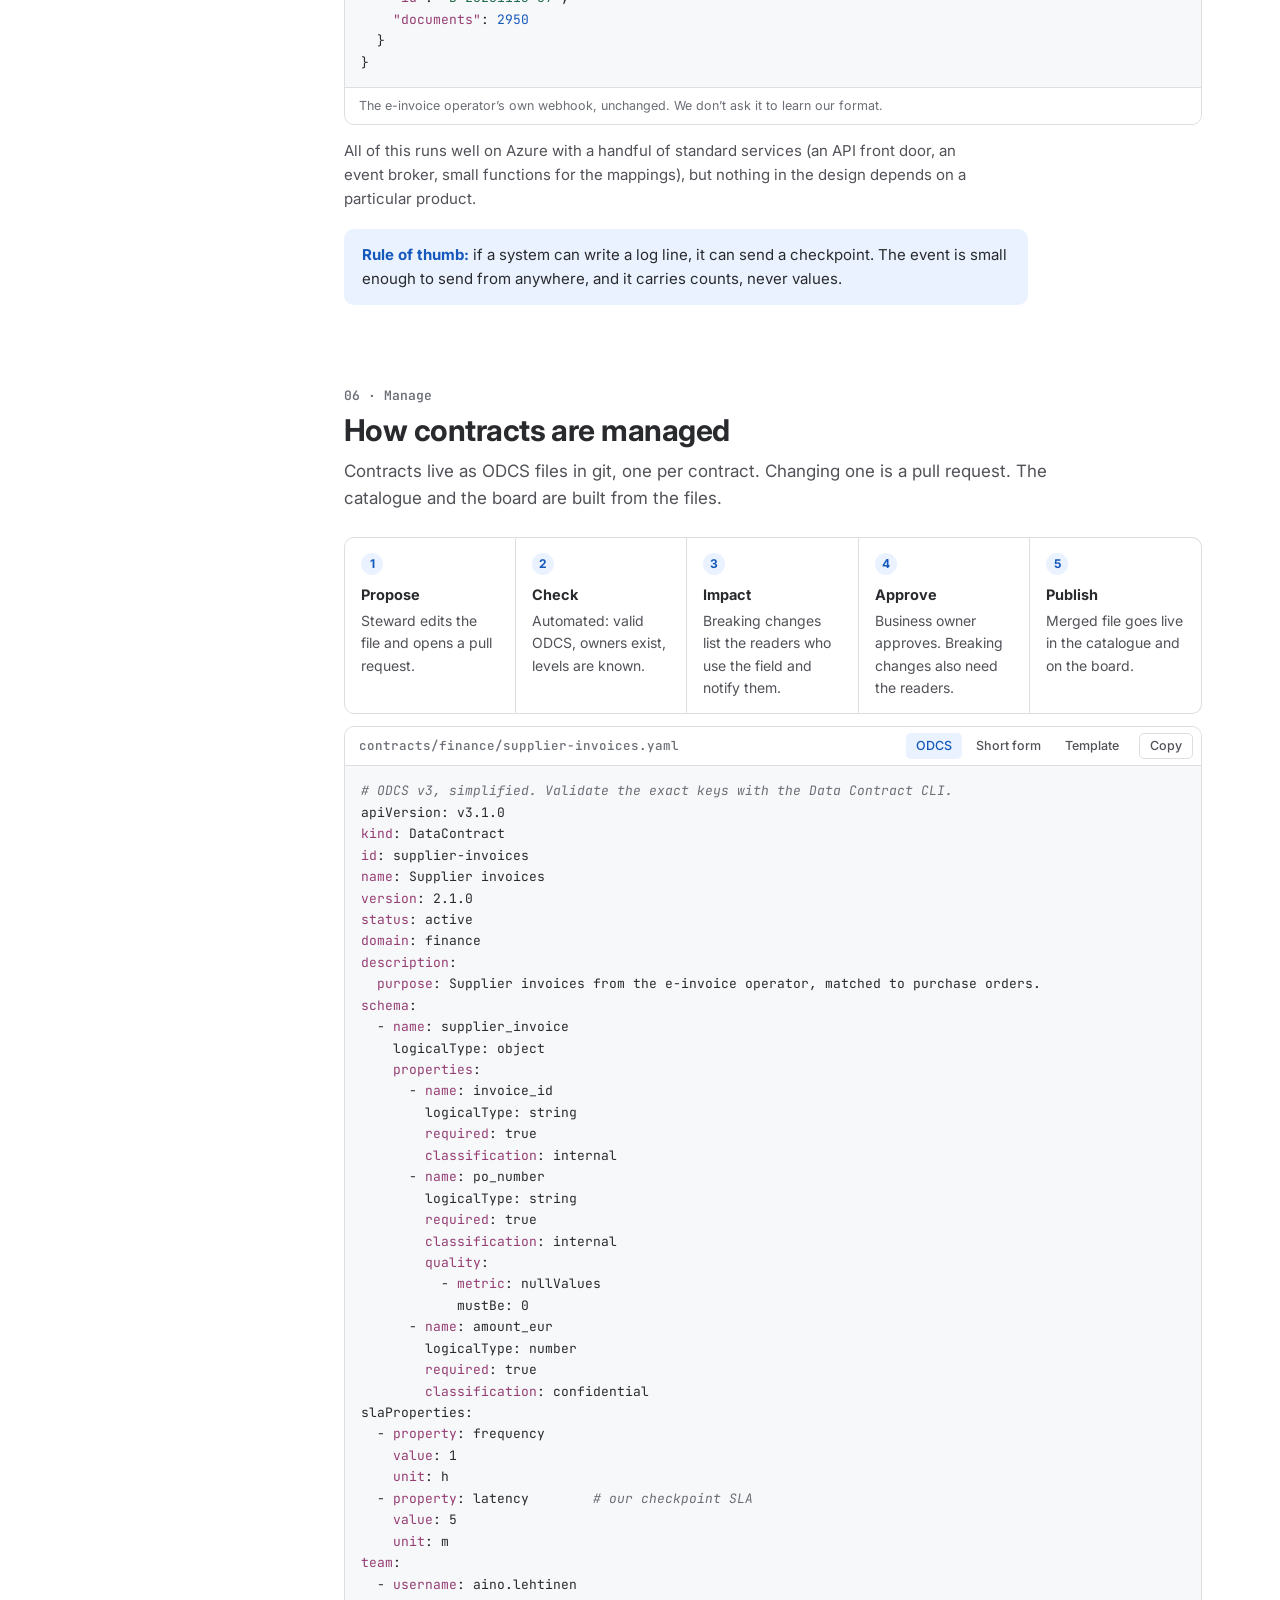
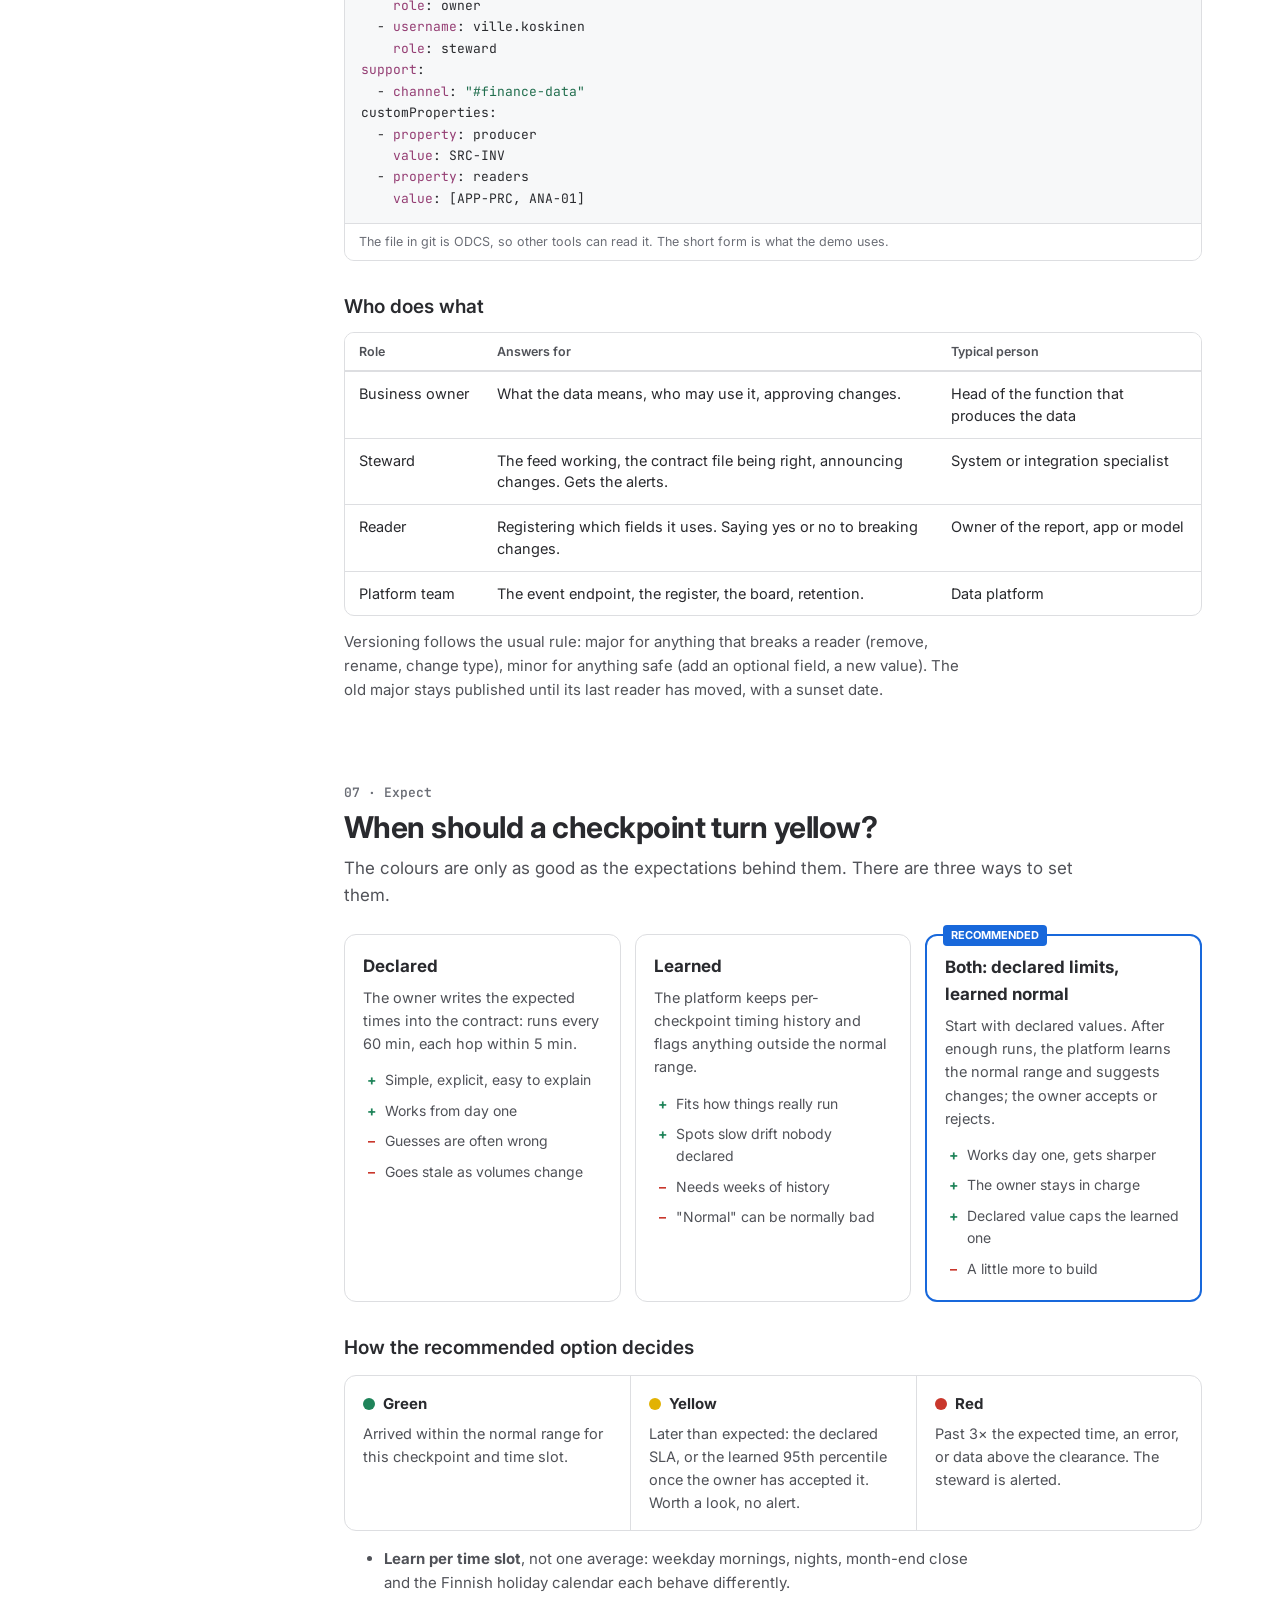
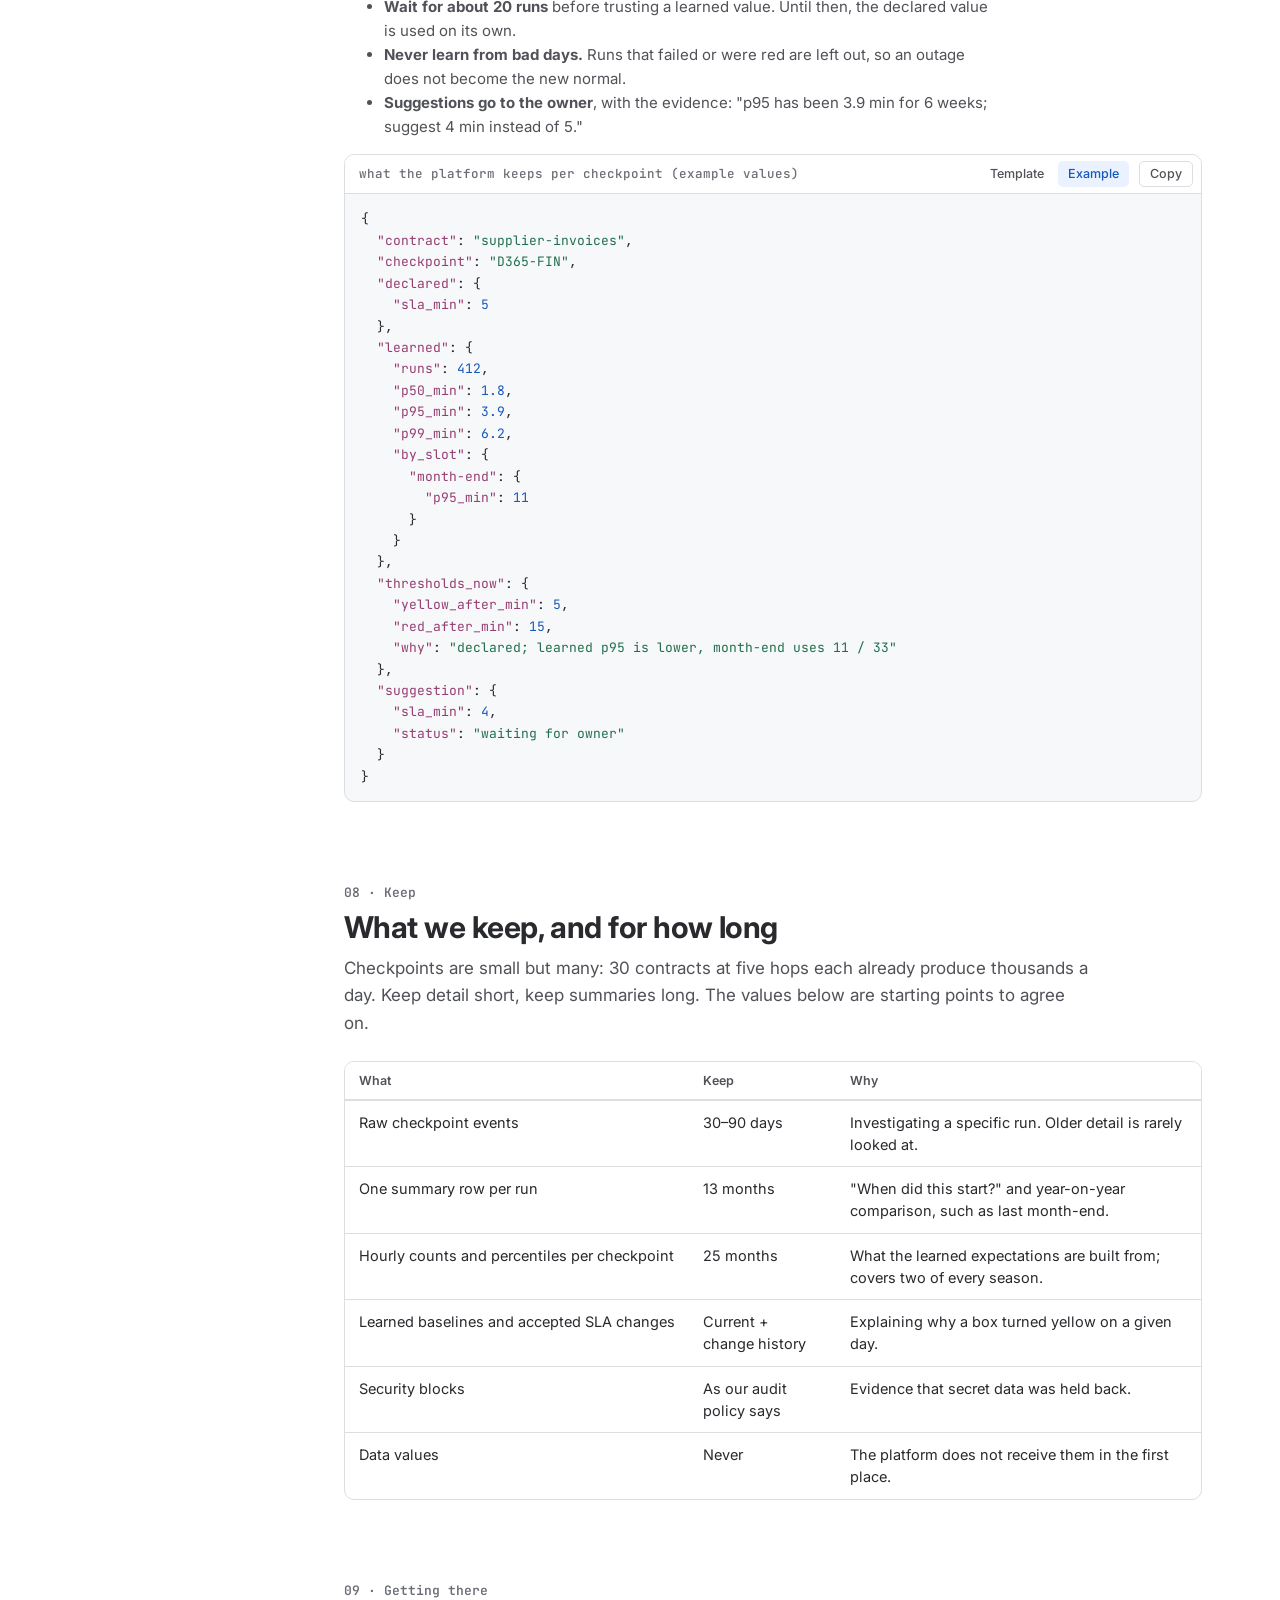
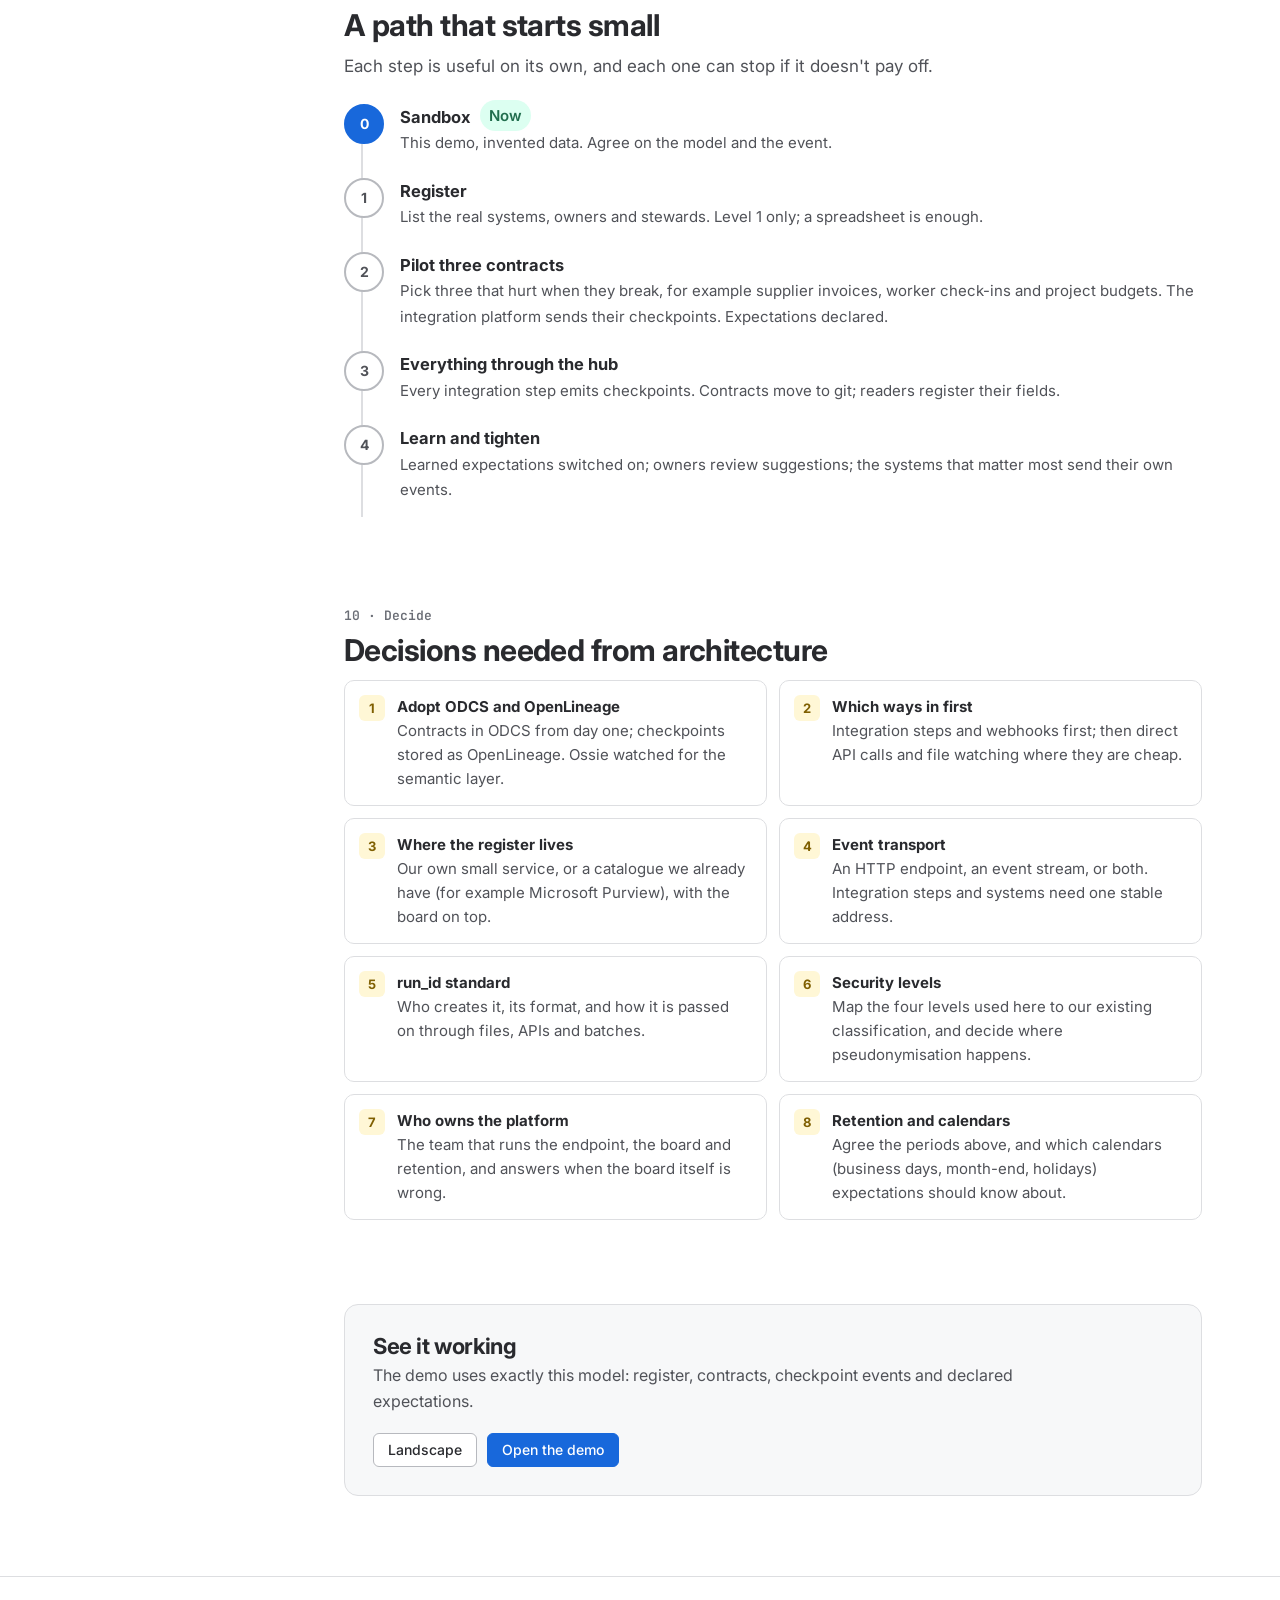
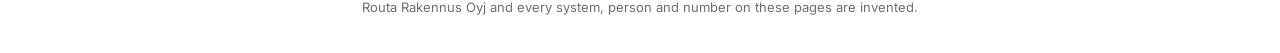
==== commit aac142dd: "FIX small things" ====
--- a/guide/index.html
+++ b/guide/index.html
@@ -30,6 +30,7 @@
   <nav class="toc" aria-label="On this page">
     <b>On this page</b>
     <a href="#why">Why contracts</a>
+    <a href="#minimal">The smallest version</a>
     <a href="#model">The data model</a>
     <a href="#standards">Open standards</a>
     <a href="#send">Ways in</a>
@@ -41,9 +42,14 @@
   </nav>
 
   <main>
-    <p class="eyebrow">From demo to real</p>
-    <h1>How to get from this demo to the real thing</h1>
-    <p class="lede">The demo runs on four small things: a register of systems and owners, a contract per data flow, one event each system sends when a message passes, and expectations for when it should arrive. Here is what each one is, how to start simple, which open standards to build on, and what we need to decide.</p>
+    <p class="eyebrow">Data contracts and checkpoints</p>
+    <h1>Find out at 03:05, not in the 09:00 meeting.</h1>
+    <p class="lede">Every data flow gets a promise, an owner, and a light that shows whether the promise is being kept. When something stops, the person who can fix it hears first, not the person who needed the numbers.</p>
+    <figure class="why-img">
+      <img src="why-comic.png" width="1363" height="1154" alt="Four-panel comic. 03:00: a feed between invoices and finance quietly stops, and nobody notices. 09:00: someone finds out in a meeting when committed cost shows zero. 09:15: three people say not ours, ask IT, the vendor. With checkpoints: a warning lights at the integration step at 03:05, the owner gets a message that supplier invoices are late at the integration hub, and says she is on it.">
+    </figure>
+    <h2 class="hero2">From this demo to the real thing</h2>
+    <p class="lede small">The demo runs on four small things: a register of systems and owners, a contract per data flow, one event each system sends when a message passes, and expectations for when it should arrive. Here is what each one is, how to start simple, which open standards to build on, and what we need to decide.</p>
     <div class="steps4">
       <a href="#model"><span class="n">01</span><b>Model</b><span>Systems, contracts, checkpoints. Start with a spreadsheet.</span></a>
       <a href="#send"><span class="n">02</span><b>Signal</b><span>One small event per checkpoint, many ways to send it. No data values.</span></a>
@@ -68,8 +74,23 @@
     </section>
 
     <!-- ===================================================== -->
+    <section id="minimal">
+      <span class="secnum">02 · Smallest</span>
+      <h2>The smallest version that works</h2>
+      <p class="sub">Before standards, catalogues or learning: three lists and one rule. A spreadsheet and a script that runs every minute would do.</p>
+      <div data-snip="minimal"></div>
+      <div class="gets">
+        <div><b>What it already gives</b>
+          <ul><li>A light per contract: green, yellow, red</li><li>Who to call when it goes red</li><li>Failures and late arrivals, not just failures</li></ul></div>
+        <div><b>What it doesn't give yet</b>
+          <ul><li><i>Where</i> in the pipe it stopped: needs a checkpoint per system (level 3)</li><li>Who else breaks: needs readers (level 4)</li><li>Secret data held back: needs security levels (levels 1 and 3)</li><li>Sharper timing: needs learned expectations</li></ul></div>
+      </div>
+      <p style="color:var(--text-2);font-size:15px;margin-top:14px">Each level of the data model below adds one of those. You can stop at any level and still have something useful.</p>
+    </section>
+
+    <!-- ===================================================== -->
     <section id="model">
-      <span class="secnum">02 · Model</span>
+      <span class="secnum">03 · Model</span>
       <h2>The data model, from simple to hard</h2>
       <p class="sub">Five levels. Each one is useful on its own, and each one builds on the previous. Most of the value arrives at level 3; level 4 is where it gets precise; level 5 connects it to what the business calls things.</p>
 
@@ -149,7 +170,7 @@
 
     <!-- ===================================================== -->
     <section id="standards">
-      <span class="secnum">03 · Standards</span>
+      <span class="secnum">04 · Standards</span>
       <h2>Built on open standards, not our own formats</h2>
       <p class="sub">The demo uses its own small formats so it is easy to read. For real, each piece has an open standard. Using them costs little and means catalogues, lineage tools and BI tools can read what we produce.</p>
       <div class="tw"><table>
@@ -166,7 +187,7 @@
 
     <!-- ===================================================== -->
     <section id="send">
-      <span class="secnum">04 · Ways in</span>
+      <span class="secnum">05 · Ways in</span>
       <h2>What systems send, and the ways in</h2>
       <p class="sub">One small event when a message passes, and one when it fails. Never the data itself. How it arrives is up to the system.</p>
       <div class="tw"><table>
@@ -214,7 +235,7 @@
 
     <!-- ===================================================== -->
     <section id="manage">
-      <span class="secnum">05 · Manage</span>
+      <span class="secnum">06 · Manage</span>
       <h2>How contracts are managed</h2>
       <p class="sub">Contracts live as ODCS files in git, one per contract. Changing one is a pull request. The catalogue and the board are built from the files.</p>
       <div class="flow">
@@ -241,7 +262,7 @@
 
     <!-- ===================================================== -->
     <section id="expect">
-      <span class="secnum">06 · Expect</span>
+      <span class="secnum">07 · Expect</span>
       <h2>When should a checkpoint turn yellow?</h2>
       <p class="sub">The colours are only as good as the expectations behind them. There are three ways to set them.</p>
       <div class="opts">
@@ -270,7 +291,7 @@
 
     <!-- ===================================================== -->
     <section id="keep">
-      <span class="secnum">07 · Keep</span>
+      <span class="secnum">08 · Keep</span>
       <h2>What we keep, and for how long</h2>
       <p class="sub">Checkpoints are small but many: 30 contracts at five hops each already produce thousands a day. Keep detail short, keep summaries long. The values below are starting points to agree on.</p>
       <div class="tw"><table>
@@ -288,7 +309,7 @@
 
     <!-- ===================================================== -->
     <section id="road">
-      <span class="secnum">08 · Getting there</span>
+      <span class="secnum">09 · Getting there</span>
       <h2>A path that starts small</h2>
       <p class="sub">Each step is useful on its own, and each one can stop if it doesn't pay off.</p>
       <ol class="road">
@@ -302,7 +323,7 @@
 
     <!-- ===================================================== -->
     <section id="decide">
-      <span class="secnum">09 · Decide</span>
+      <span class="secnum">10 · Decide</span>
       <h2>Decisions needed from architecture</h2>
       <ul class="decide">
         <li><b>Adopt ODCS and OpenLineage</b>Contracts in ODCS from day one; checkpoints stored as OpenLineage. Ossie watched for the semantic layer.</li>
--- a/guide/guide.css
+++ b/guide/guide.css
@@ -244,3 +244,24 @@
 .lv:nth-child(5) .step { background: #227d9b; }
 small { font-size: 12.5px; }
 @media (prefers-color-scheme: dark) { :root:not([data-theme="light"]) .intake .core { color: #1f1f21; } }
+
+/* ---------- hero comic ---------- */
+.sr { position: absolute; width: 1px; height: 1px; overflow: hidden; clip: rect(0 0 0 0); white-space: nowrap; }
+h1 { max-width: 22ch; }
+.hero2 { font-size: 24px; margin: 46px 0 0; }
+.lede.small { font-size: 17px; margin-top: 8px; }
+.why-img { margin: 30px 0 0; max-width: 900px; }
+.why-img img { display: block; width: 100%; height: auto; border-radius: 12px; border: 1px solid var(--border); background: #fff; }
+
+.gets { display: grid; grid-template-columns: 1fr 1fr; gap: 14px; margin-top: 14px; }
+.gets > div { border: 1px solid var(--border); border-radius: 12px; padding: 14px 18px; }
+.gets > div:first-child { border-top: 4px solid var(--ok); }
+.gets > div:last-child { border-top: 4px solid var(--border-2); }
+.gets b { font-size: 15.5px; }
+.gets ul { margin: 8px 0 0; padding-left: 18px; color: var(--text-2); font-size: 15px; }
+.gets li { margin: 3px 0; }
+@media (max-width: 700px) { .gets { grid-template-columns: 1fr; } }
+
+.snip .tr { color: var(--bad-text); font-weight: 500; }
+.snip .ty { color: var(--late-text); background: var(--ph-bg); border-radius: 3px; padding: 0 3px; font-weight: 500; }
+.snip .tg { color: var(--ok-text); font-weight: 500; }
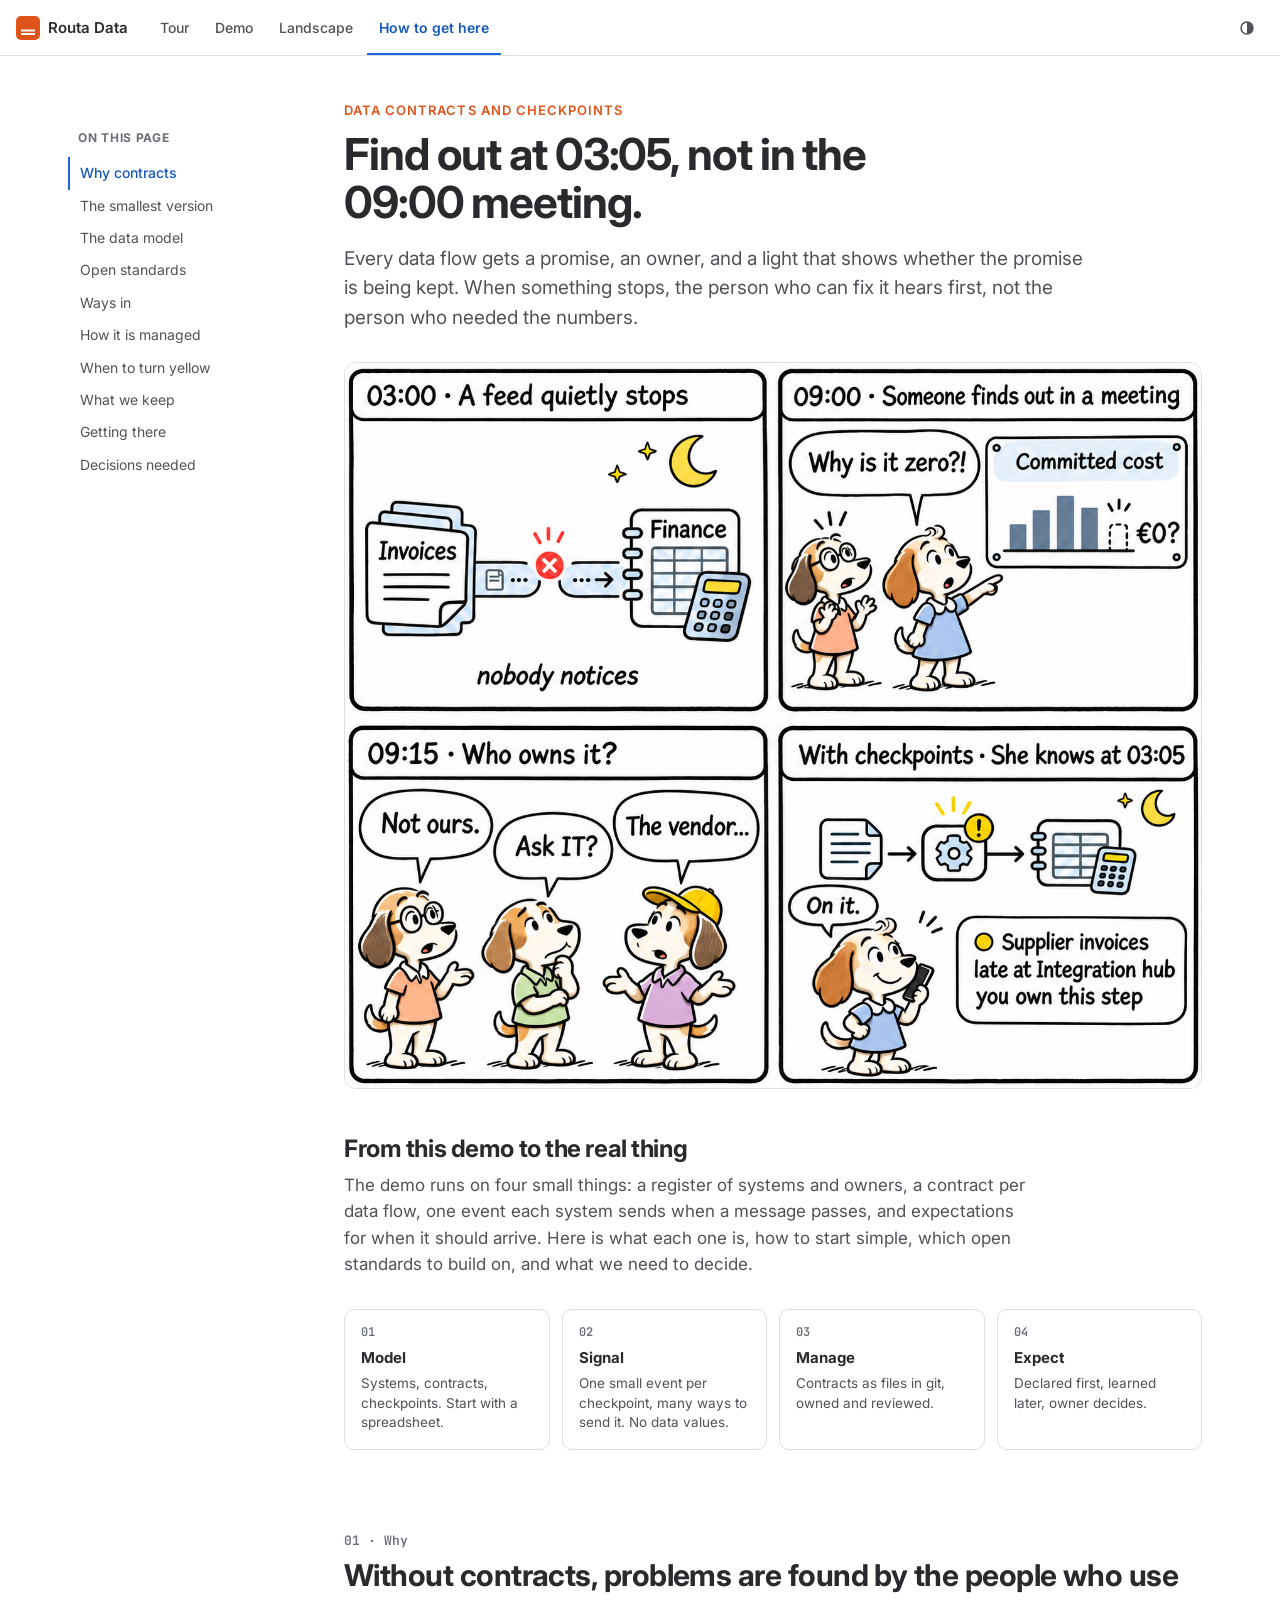
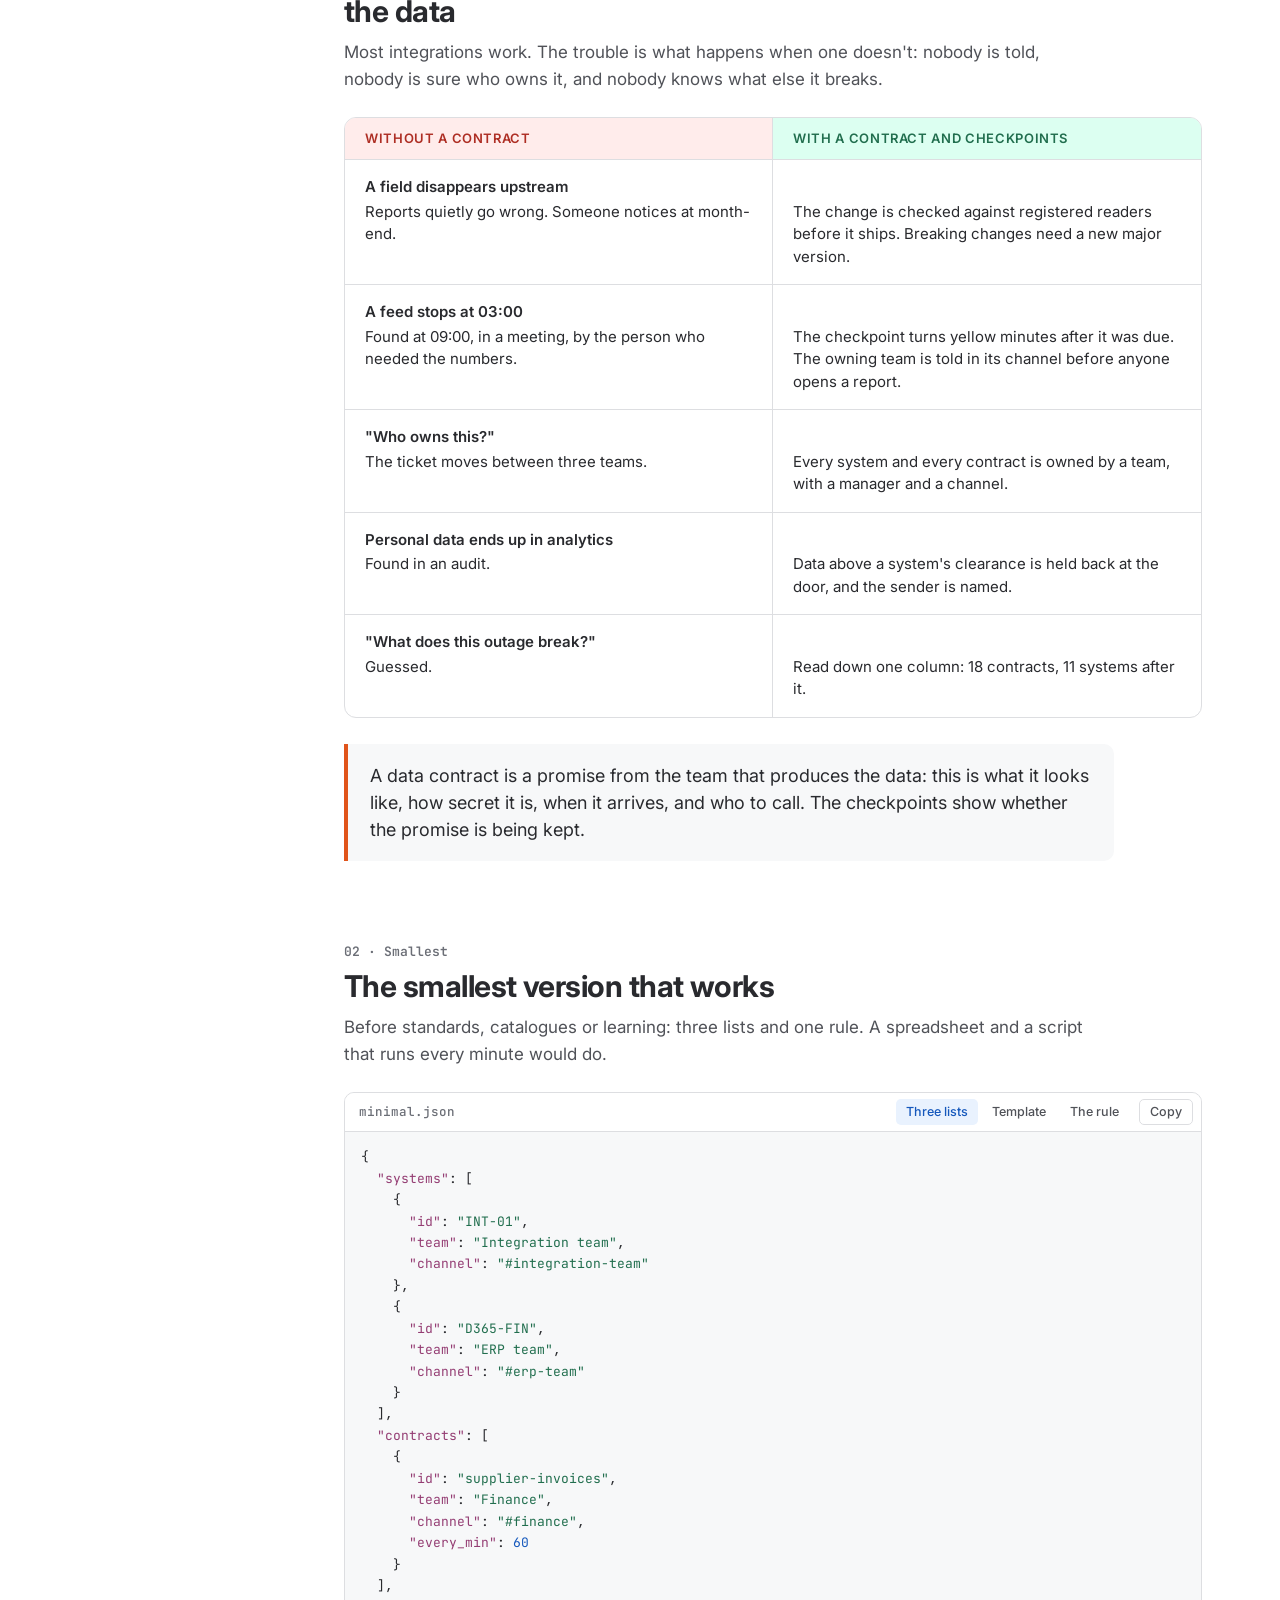
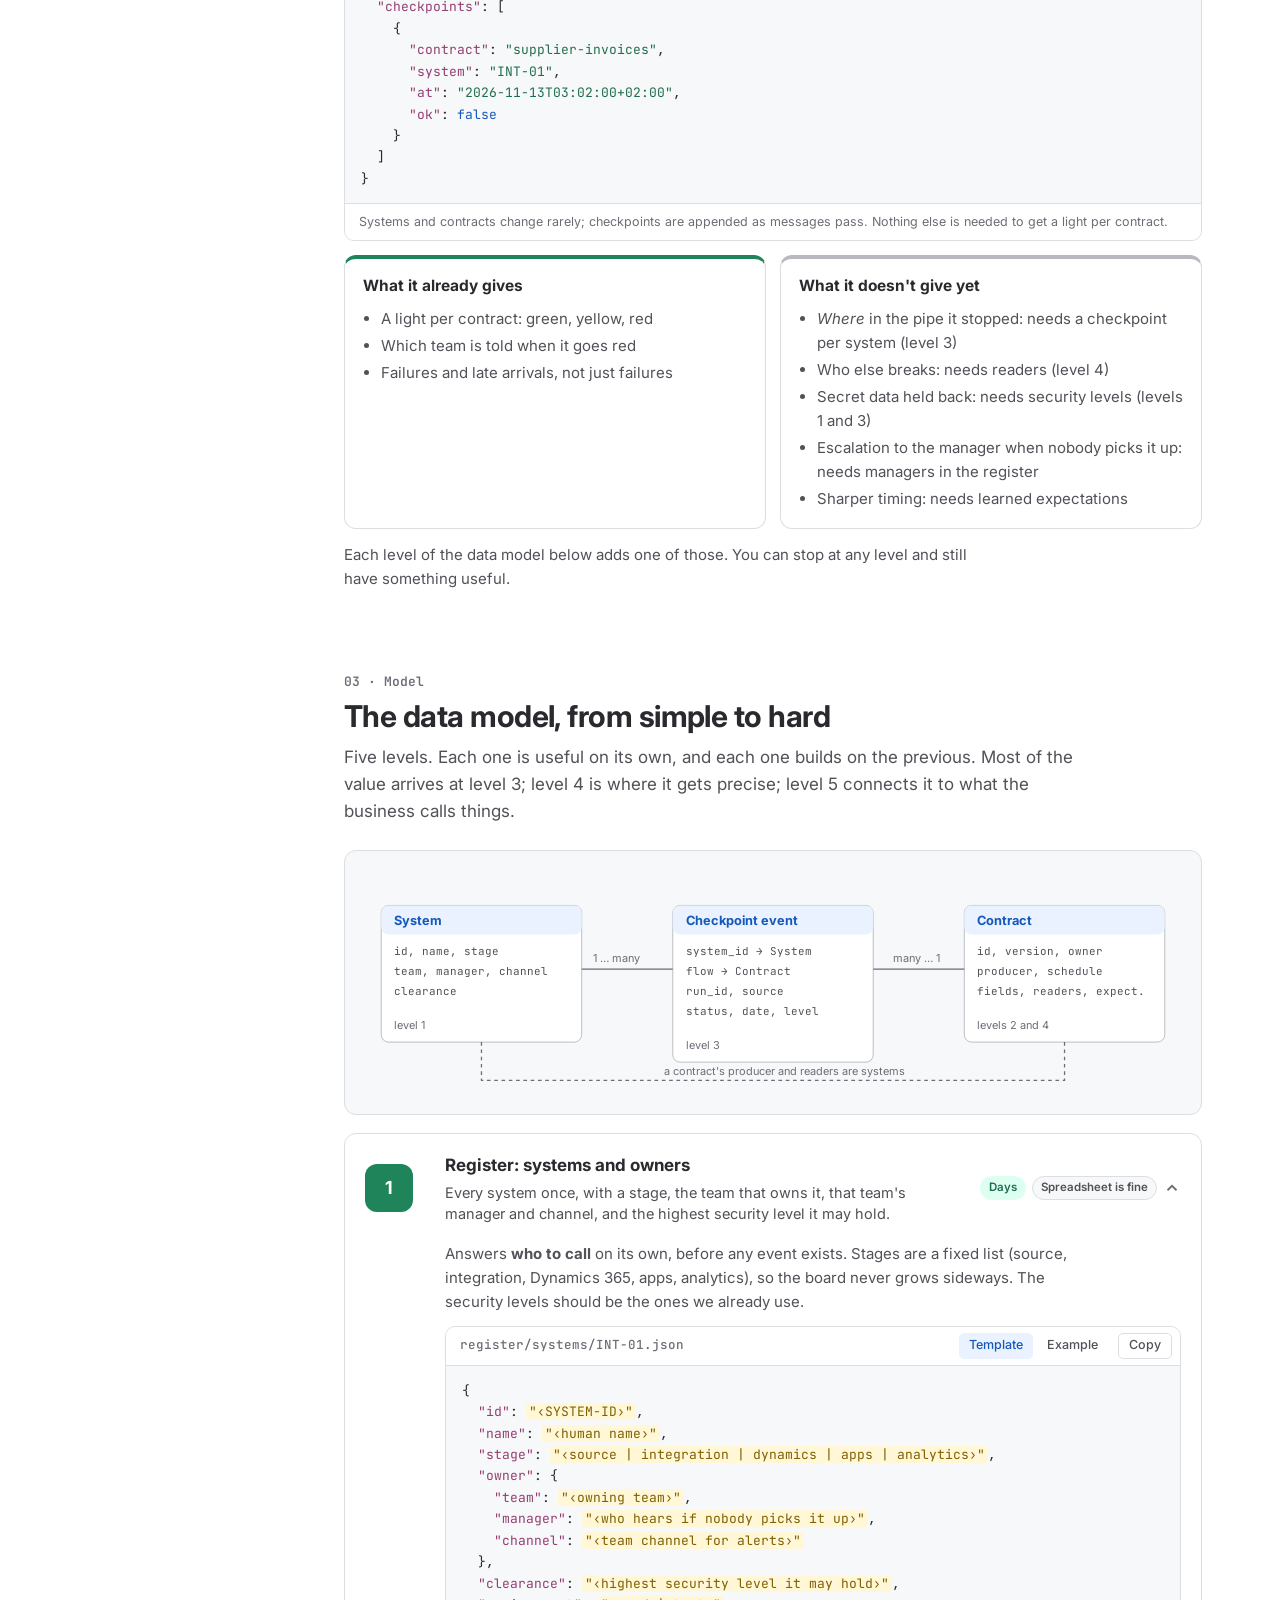
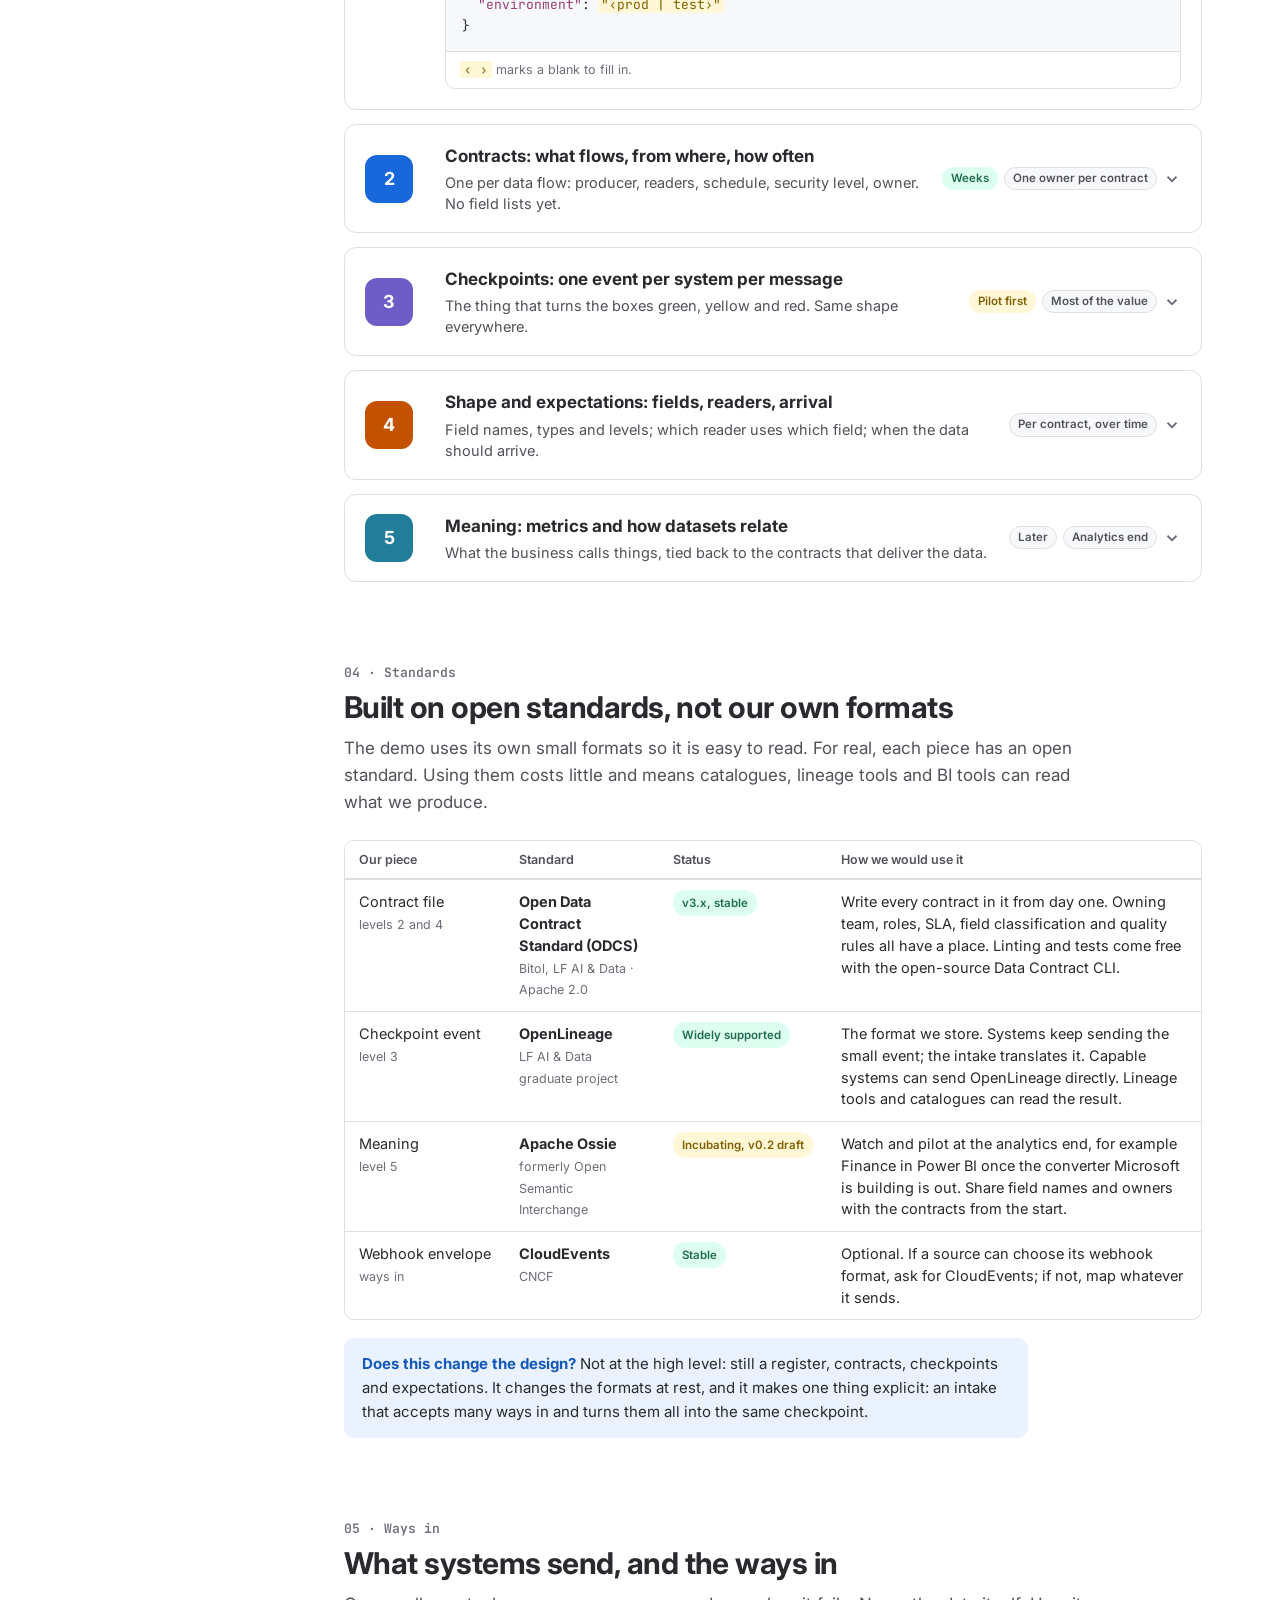
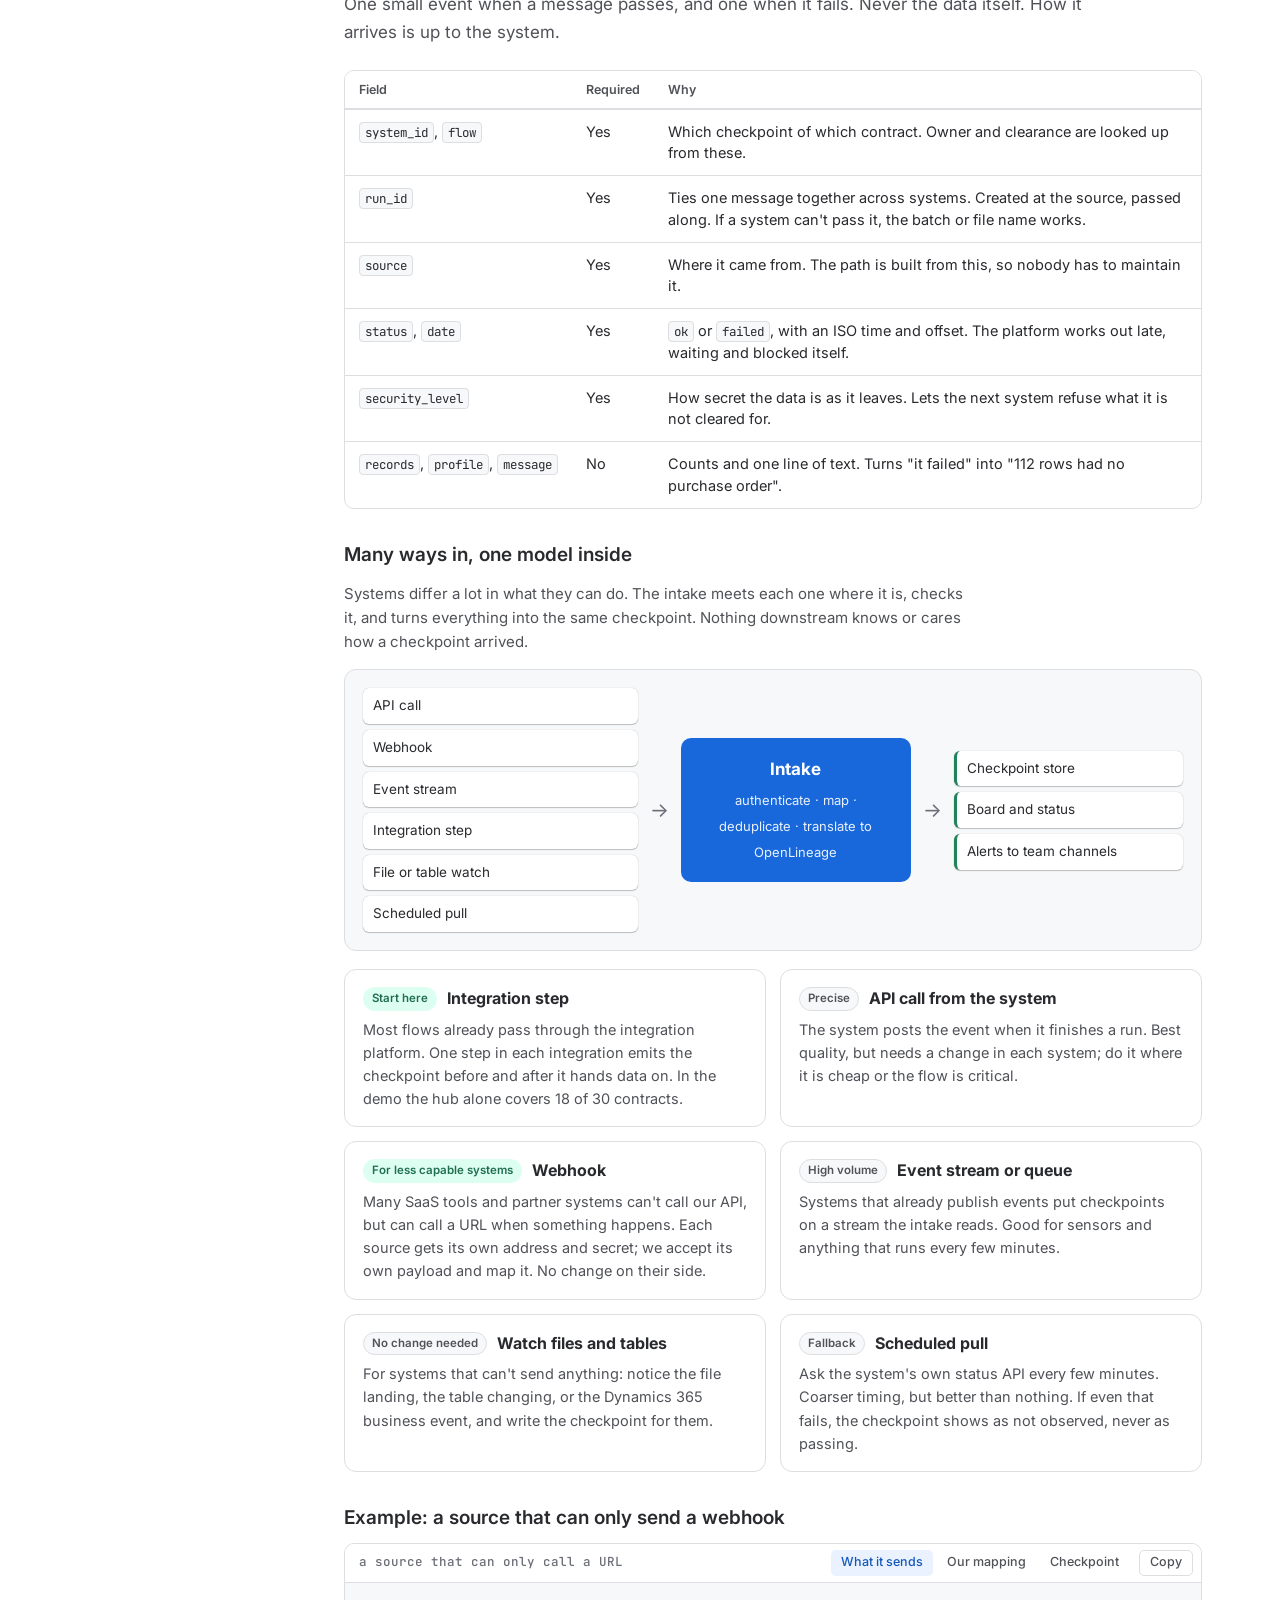
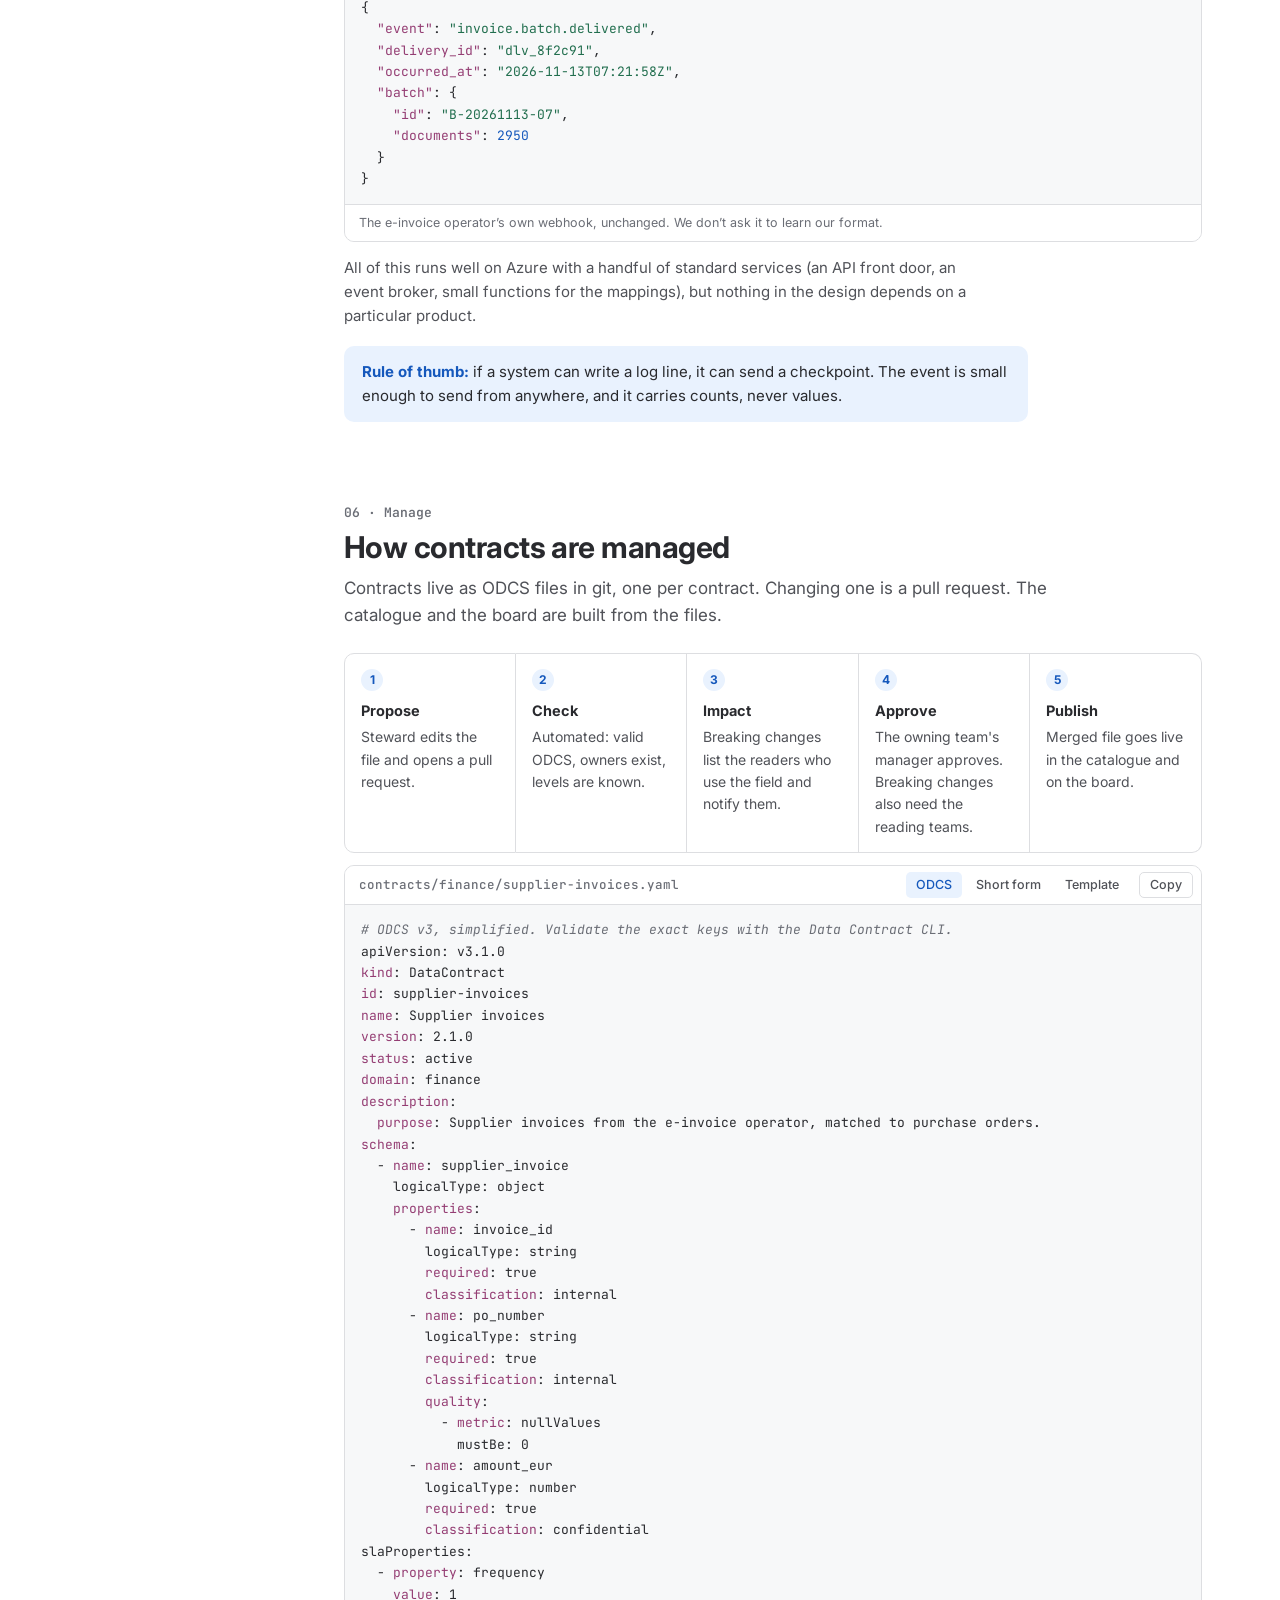
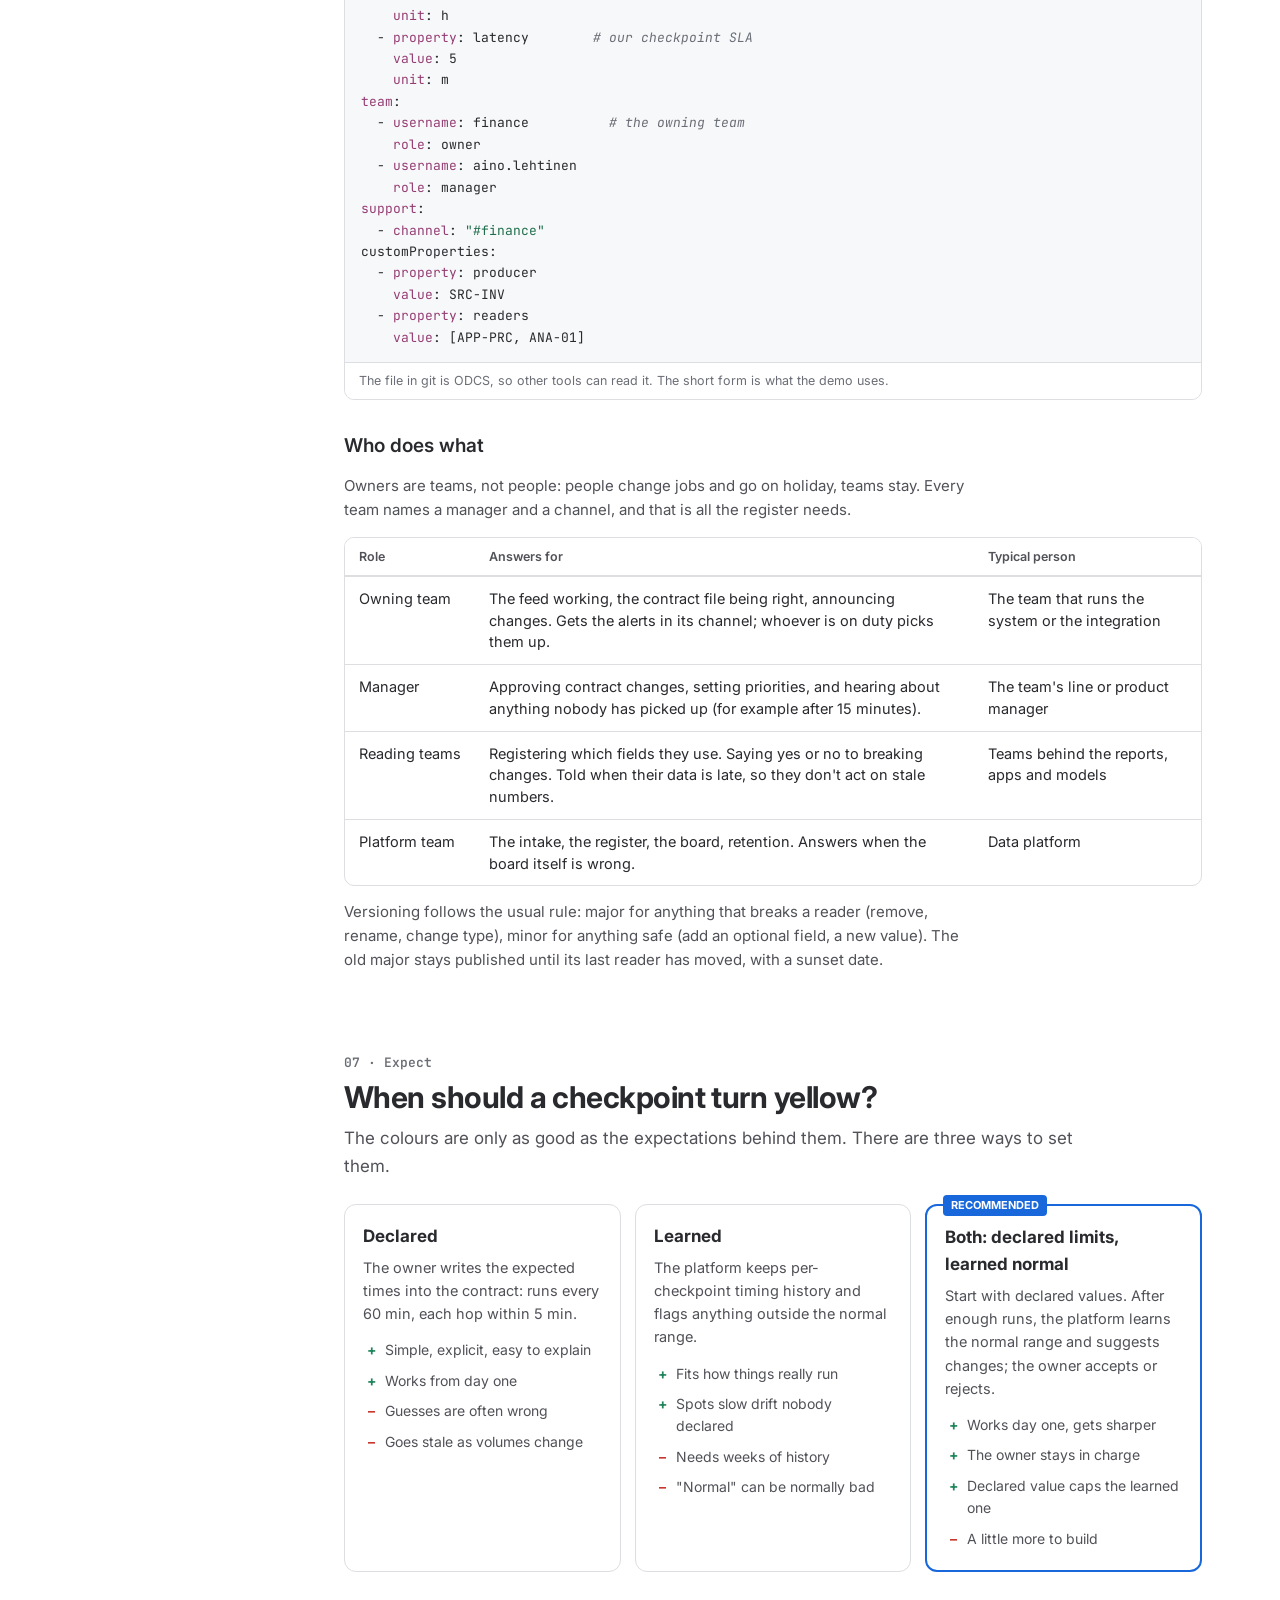
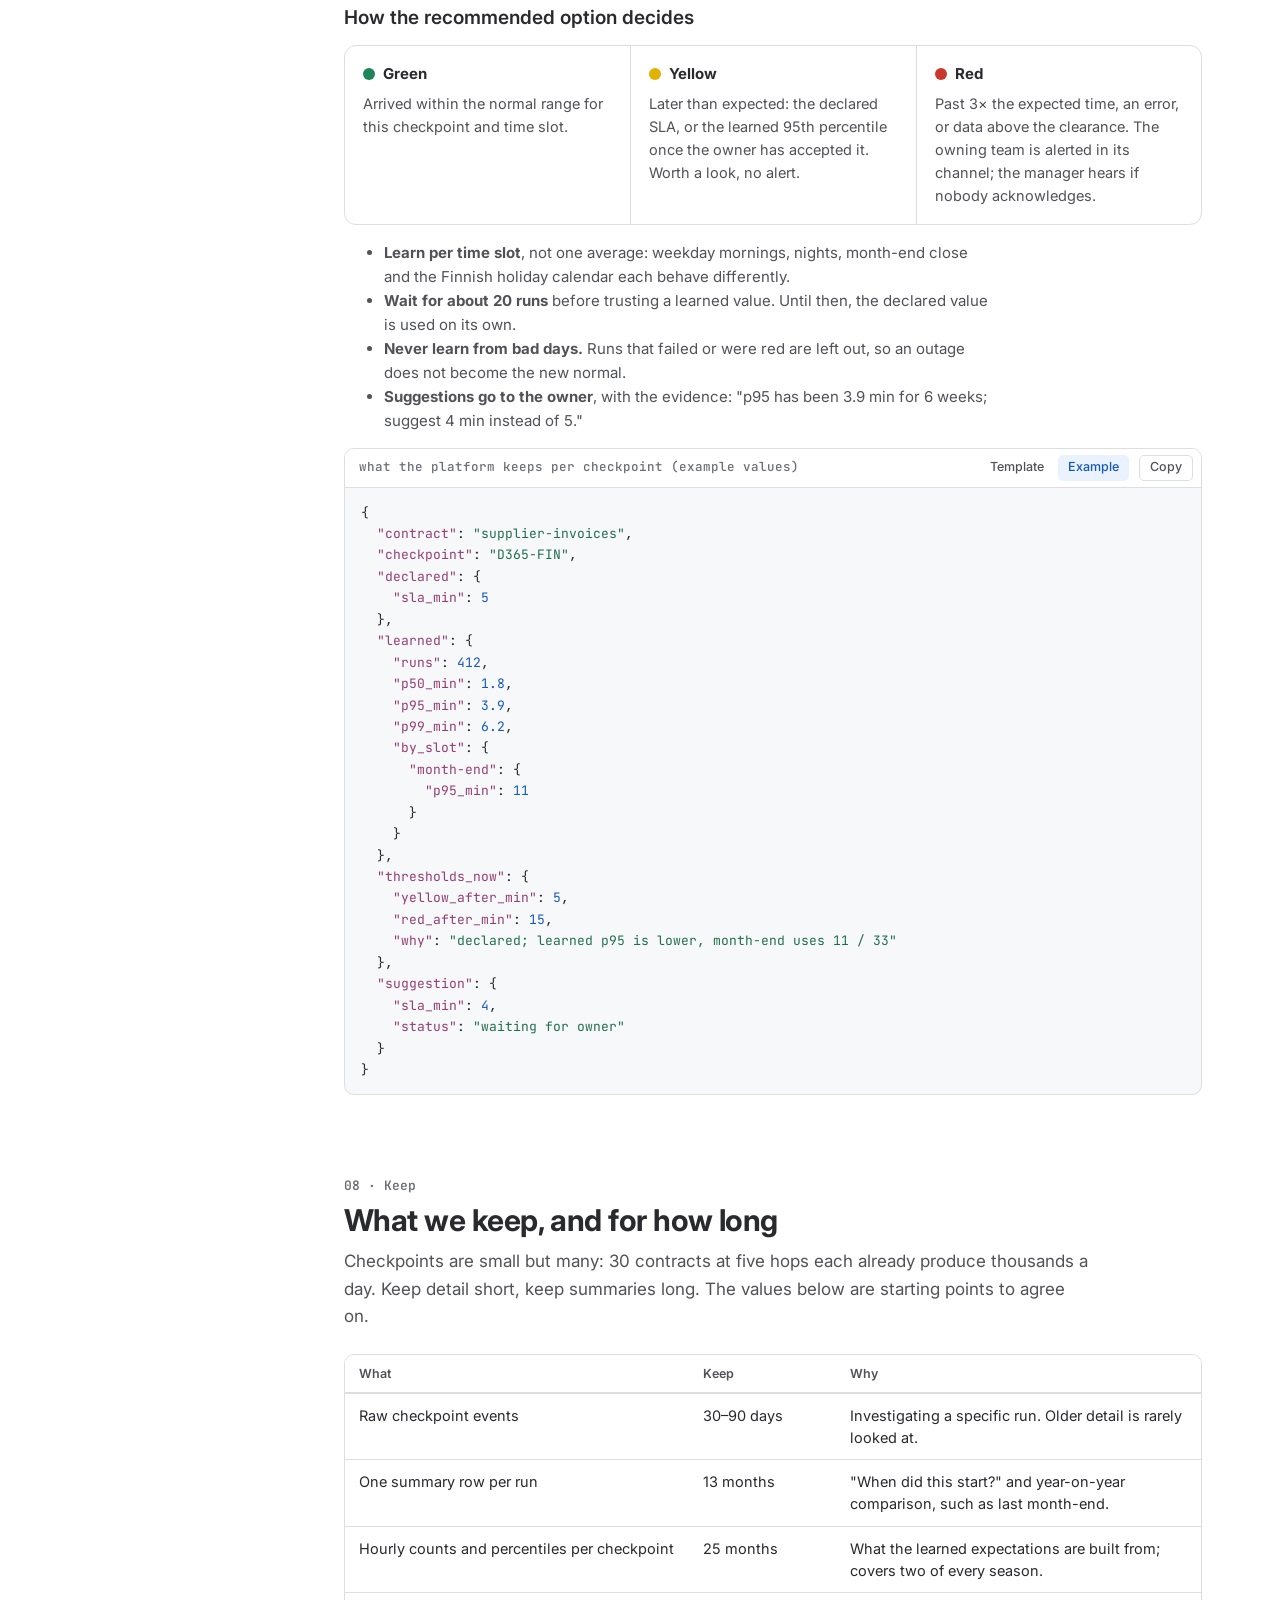
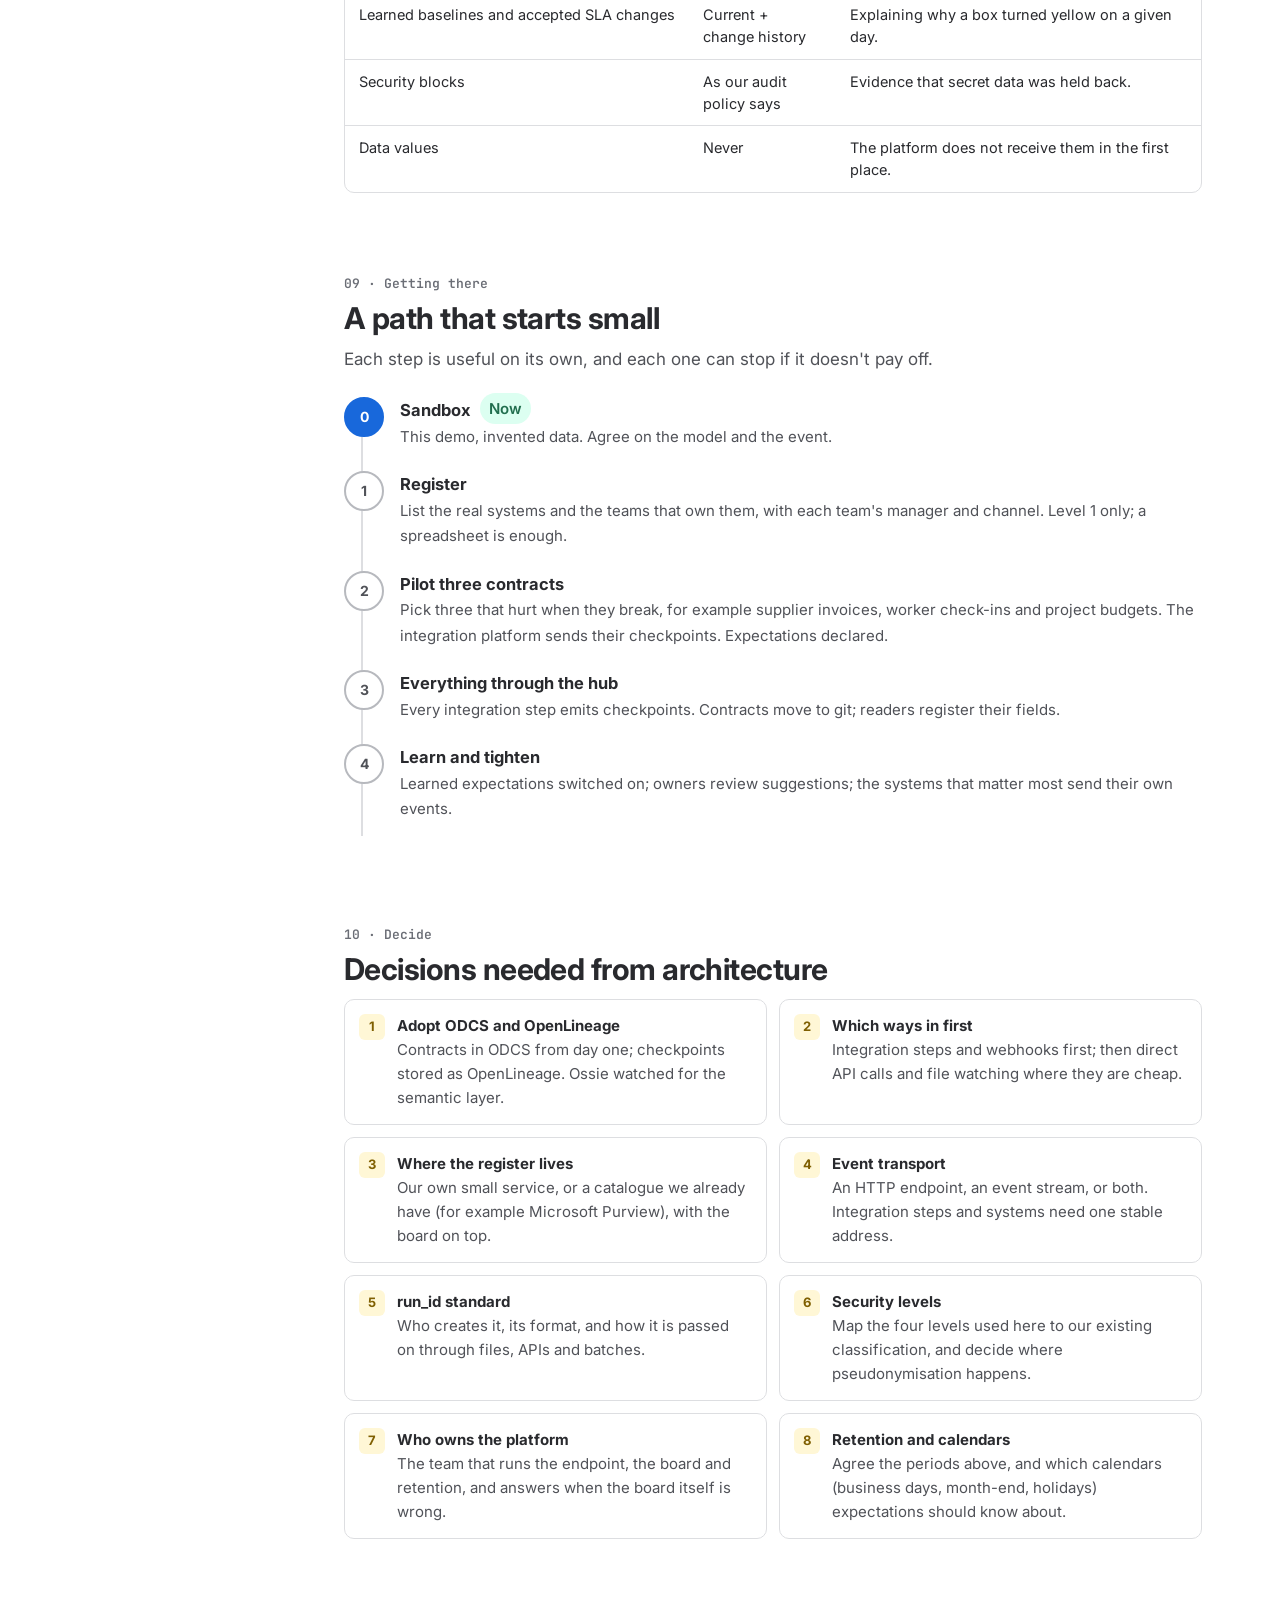
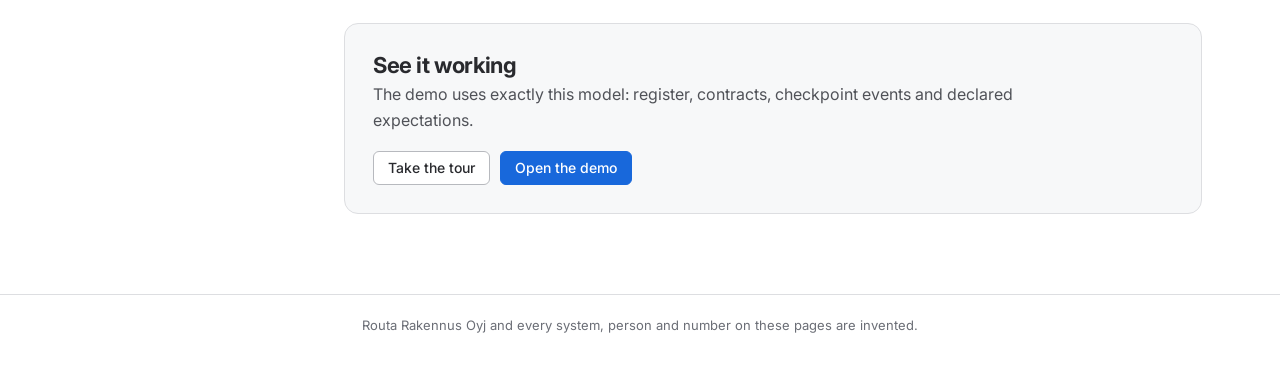
==== commit d59f55f1: "REWORK the presentation style" ====
--- a/guide/index.html
+++ b/guide/index.html
@@ -10,17 +10,21 @@
 <link href="https://fonts.googleapis.com/css2?family=Inter:wght@400;500;600;700&family=JetBrains+Mono:wght@400;500&display=swap" rel="stylesheet">
 <link rel="stylesheet" href="guide.css">
 <link rel="icon" href="data:image/svg+xml,%3Csvg xmlns='http://www.w3.org/2000/svg' viewBox='0 0 16 16'%3E%3Crect width='16' height='16' rx='3' fill='%23e0541b'/%3E%3Cpath d='M3 10h10M3 12.5h10' stroke='%23fff' stroke-width='1.5'/%3E%3C/svg%3E">
+<link rel="stylesheet" href="../shared/nav.css">
 </head>
 <body>
 <header class="appbar">
-  <a class="logo" href="../v3/" aria-label="Routa data, back to the demo">
+  <a class="logo" href="../tour/" aria-label="Routa Data, start of the tour">
     <svg viewBox="0 0 24 24" aria-hidden="true"><rect width="24" height="24" rx="5"/><path d="M5 14.5h14M5 18h14"/></svg>
     <span>Routa Data</span>
   </a>
-  <span class="tag">Guide</span>
+  <nav class="topnav" aria-label="Pages">
+    <a href="../tour/">Tour</a>
+    <a href="../demo/">Demo</a>
+    <a href="../landscape/">Landscape</a>
+    <a href="../guide/" aria-current="page">How to get here</a>
+  </nav>
   <span class="spacer"></span>
-  <a class="btn hide-sm" href="../v-beta/">Landscape</a>
-  <a class="btn primary" href="../v3/">Open the demo</a>
   <button class="icon-btn" type="button" id="theme" aria-label="Toggle dark mode">
     <svg viewBox="0 0 16 16" aria-hidden="true"><circle cx="8" cy="8" r="6" fill="none" stroke="currentColor" stroke-width="1.5"/><path d="M8 2a6 6 0 0 1 0 12z" fill="currentColor"/></svg>
   </button>
@@ -65,8 +69,8 @@
       <div class="vs">
         <div class="row hd"><div>Without a contract</div><div>With a contract and checkpoints</div></div>
         <div class="row"><div><span class="topic">A field disappears upstream</span>Reports quietly go wrong. Someone notices at month-end.</div><div><span class="topic">&nbsp;</span>The change is checked against registered readers before it ships. Breaking changes need a new major version.</div></div>
-        <div class="row"><div><span class="topic">A feed stops at 03:00</span>Found at 09:00, in a meeting, by the person who needed the numbers.</div><div><span class="topic">&nbsp;</span>The checkpoint turns yellow minutes after it was due. The steward is told before anyone opens a report.</div></div>
-        <div class="row"><div><span class="topic">"Who owns this?"</span>The ticket moves between three teams.</div><div><span class="topic">&nbsp;</span>Every system and every contract has a named business owner and steward.</div></div>
+        <div class="row"><div><span class="topic">A feed stops at 03:00</span>Found at 09:00, in a meeting, by the person who needed the numbers.</div><div><span class="topic">&nbsp;</span>The checkpoint turns yellow minutes after it was due. The owning team is told in its channel before anyone opens a report.</div></div>
+        <div class="row"><div><span class="topic">"Who owns this?"</span>The ticket moves between three teams.</div><div><span class="topic">&nbsp;</span>Every system and every contract is owned by a team, with a manager and a channel.</div></div>
         <div class="row"><div><span class="topic">Personal data ends up in analytics</span>Found in an audit.</div><div><span class="topic">&nbsp;</span>Data above a system's clearance is held back at the door, and the sender is named.</div></div>
         <div class="row"><div><span class="topic">"What does this outage break?"</span>Guessed.</div><div><span class="topic">&nbsp;</span>Read down one column: 18 contracts, 11 systems after it.</div></div>
       </div>
@@ -81,9 +85,9 @@
       <div data-snip="minimal"></div>
       <div class="gets">
         <div><b>What it already gives</b>
-          <ul><li>A light per contract: green, yellow, red</li><li>Who to call when it goes red</li><li>Failures and late arrivals, not just failures</li></ul></div>
+          <ul><li>A light per contract: green, yellow, red</li><li>Which team is told when it goes red</li><li>Failures and late arrivals, not just failures</li></ul></div>
         <div><b>What it doesn't give yet</b>
-          <ul><li><i>Where</i> in the pipe it stopped: needs a checkpoint per system (level 3)</li><li>Who else breaks: needs readers (level 4)</li><li>Secret data held back: needs security levels (levels 1 and 3)</li><li>Sharper timing: needs learned expectations</li></ul></div>
+          <ul><li><i>Where</i> in the pipe it stopped: needs a checkpoint per system (level 3)</li><li>Who else breaks: needs readers (level 4)</li><li>Secret data held back: needs security levels (levels 1 and 3)</li><li>Escalation to the manager when nobody picks it up: needs managers in the register</li><li>Sharper timing: needs learned expectations</li></ul></div>
       </div>
       <p style="color:var(--text-2);font-size:15px;margin-top:14px">Each level of the data model below adds one of those. You can stop at any level and still have something useful.</p>
     </section>
@@ -98,7 +102,7 @@
         <svg viewBox="0 0 900 250" role="img" aria-label="System has many checkpoints; contract has many checkpoints; contract has a producer and readers that are systems; each checkpoint belongs to a run">
           <g class="ent"><rect x="20" y="40" width="220" height="150" rx="8"/><rect class="hd" x="20" y="40" width="220" height="32" rx="8"/>
             <text class="t" x="34" y="61">System</text>
-            <text class="f" x="34" y="94">id, name, stage</text><text class="f" x="34" y="116">owner, steward</text><text class="f" x="34" y="138">clearance</text>
+            <text class="f" x="34" y="94">id, name, stage</text><text class="f" x="34" y="116">team, manager, channel</text><text class="f" x="34" y="138">clearance</text>
             <text class="lab" x="34" y="176">level 1</text></g>
           <g class="ent"><rect x="660" y="40" width="220" height="150" rx="8"/><rect class="hd" x="660" y="40" width="220" height="32" rx="8"/>
             <text class="t" x="674" y="61">Contract</text>
@@ -117,7 +121,7 @@
       <div class="ladder" style="margin-top:18px">
         <div class="lv open">
           <button type="button" class="lh" aria-expanded="true"><span class="step">1</span>
-            <span class="tx"><b>Register: systems and owners</b><span>Every system once, with a stage, an owner, a steward and the highest security level it may hold.</span></span>
+            <span class="tx"><b>Register: systems and owners</b><span>Every system once, with a stage, the team that owns it, that team's manager and channel, and the highest security level it may hold.</span></span>
             <span class="meta"><span class="pill green">Days</span><span class="pill">Spreadsheet is fine</span>
               <svg class="chev" viewBox="0 0 16 16" aria-hidden="true"><path d="M4 6l4 4 4-4" stroke="currentColor" stroke-width="1.6" fill="none"/></svg></span></button>
           <div class="lb">
@@ -176,7 +180,7 @@
       <div class="tw"><table>
         <thead><tr><th>Our piece</th><th>Standard</th><th>Status</th><th>How we would use it</th></tr></thead>
         <tbody>
-          <tr><td>Contract file<br><small style="color:var(--text-3)">levels 2 and 4</small></td><td><b>Open Data Contract Standard (ODCS)</b><br><small style="color:var(--text-3)">Bitol, LF AI &amp; Data · Apache 2.0</small></td><td><span class="pill green">v3.x, stable</span></td><td>Write every contract in it from day one. Owner, steward, SLA, field classification and quality rules all have a place. Linting and tests come free with the open-source Data Contract CLI.</td></tr>
+          <tr><td>Contract file<br><small style="color:var(--text-3)">levels 2 and 4</small></td><td><b>Open Data Contract Standard (ODCS)</b><br><small style="color:var(--text-3)">Bitol, LF AI &amp; Data · Apache 2.0</small></td><td><span class="pill green">v3.x, stable</span></td><td>Write every contract in it from day one. Owning team, roles, SLA, field classification and quality rules all have a place. Linting and tests come free with the open-source Data Contract CLI.</td></tr>
           <tr><td>Checkpoint event<br><small style="color:var(--text-3)">level 3</small></td><td><b>OpenLineage</b><br><small style="color:var(--text-3)">LF AI &amp; Data graduate project</small></td><td><span class="pill green">Widely supported</span></td><td>The format we store. Systems keep sending the small event; the intake translates it. Capable systems can send OpenLineage directly. Lineage tools and catalogues can read the result.</td></tr>
           <tr><td>Meaning<br><small style="color:var(--text-3)">level 5</small></td><td><b>Apache Ossie</b><br><small style="color:var(--text-3)">formerly Open Semantic Interchange</small></td><td><span class="pill amber">Incubating, v0.2 draft</span></td><td>Watch and pilot at the analytics end, for example Finance in Power BI once the converter Microsoft is building is out. Share field names and owners with the contracts from the start.</td></tr>
           <tr><td>Webhook envelope<br><small style="color:var(--text-3)">ways in</small></td><td><b>CloudEvents</b><br><small style="color:var(--text-3)">CNCF</small></td><td><span class="pill green">Stable</span></td><td>Optional. If a source can choose its webhook format, ask for CloudEvents; if not, map whatever it sends.</td></tr>
@@ -211,7 +215,7 @@
         <div class="arrow" aria-hidden="true">→</div>
         <div class="core"><b>Intake</b><span>authenticate · map · deduplicate · translate to OpenLineage</span></div>
         <div class="arrow" aria-hidden="true">→</div>
-        <div class="outs"><span>Checkpoint store</span><span>Board and status</span><span>Alerts to stewards</span></div>
+        <div class="outs"><span>Checkpoint store</span><span>Board and status</span><span>Alerts to team channels</span></div>
       </div>
       <div class="ways">
         <div class="way"><div class="wt"><span class="pill green">Start here</span><b>Integration step</b></div>
@@ -242,19 +246,20 @@
         <div><b>Propose</b>Steward edits the file and opens a pull request.</div>
         <div><b>Check</b>Automated: valid ODCS, owners exist, levels are known.</div>
         <div><b>Impact</b>Breaking changes list the readers who use the field and notify them.</div>
-        <div><b>Approve</b>Business owner approves. Breaking changes also need the readers.</div>
+        <div><b>Approve</b>The owning team's manager approves. Breaking changes also need the reading teams.</div>
         <div><b>Publish</b>Merged file goes live in the catalogue and on the board.</div>
       </div>
       <div data-snip="yaml"></div>
 
       <h3>Who does what</h3>
+      <p style="color:var(--text-2);font-size:15px">Owners are teams, not people: people change jobs and go on holiday, teams stay. Every team names a manager and a channel, and that is all the register needs.</p>
       <div class="tw"><table>
         <thead><tr><th>Role</th><th>Answers for</th><th>Typical person</th></tr></thead>
         <tbody>
-          <tr><td>Business owner</td><td>What the data means, who may use it, approving changes.</td><td>Head of the function that produces the data</td></tr>
-          <tr><td>Steward</td><td>The feed working, the contract file being right, announcing changes. Gets the alerts.</td><td>System or integration specialist</td></tr>
-          <tr><td>Reader</td><td>Registering which fields it uses. Saying yes or no to breaking changes.</td><td>Owner of the report, app or model</td></tr>
-          <tr><td>Platform team</td><td>The event endpoint, the register, the board, retention.</td><td>Data platform</td></tr>
+          <tr><td>Owning team</td><td>The feed working, the contract file being right, announcing changes. Gets the alerts in its channel; whoever is on duty picks them up.</td><td>The team that runs the system or the integration</td></tr>
+          <tr><td>Manager</td><td>Approving contract changes, setting priorities, and hearing about anything nobody has picked up (for example after 15 minutes).</td><td>The team's line or product manager</td></tr>
+          <tr><td>Reading teams</td><td>Registering which fields they use. Saying yes or no to breaking changes. Told when their data is late, so they don't act on stale numbers.</td><td>Teams behind the reports, apps and models</td></tr>
+          <tr><td>Platform team</td><td>The intake, the register, the board, retention. Answers when the board itself is wrong.</td><td>Data platform</td></tr>
         </tbody>
       </table></div>
       <p style="margin-top:14px;color:var(--text-2);font-size:15px">Versioning follows the usual rule: major for anything that breaks a reader (remove, rename, change type), minor for anything safe (add an optional field, a new value). The old major stays published until its last reader has moved, with a sunset date.</p>
@@ -278,7 +283,7 @@
       <div class="lights">
         <div><b><i style="background:var(--ok)"></i>Green</b>Arrived within the normal range for this checkpoint and time slot.</div>
         <div><b><i style="background:var(--late)"></i>Yellow</b>Later than expected: the declared SLA, or the learned 95th percentile once the owner has accepted it. Worth a look, no alert.</div>
-        <div><b><i style="background:var(--bad)"></i>Red</b>Past 3× the expected time, an error, or data above the clearance. The steward is alerted.</div>
+        <div><b><i style="background:var(--bad)"></i>Red</b>Past 3× the expected time, an error, or data above the clearance. The owning team is alerted in its channel; the manager hears if nobody acknowledges.</div>
       </div>
       <ul style="color:var(--text-2);font-size:15px;margin-top:16px;max-width:72ch">
         <li><b>Learn per time slot</b>, not one average: weekday mornings, nights, month-end close and the Finnish holiday calendar each behave differently.</li>
@@ -314,7 +319,7 @@
       <p class="sub">Each step is useful on its own, and each one can stop if it doesn't pay off.</p>
       <ol class="road">
         <li data-n="0" class="now"><b>Sandbox <span class="pill green">Now</span></b><span>This demo, invented data. Agree on the model and the event.</span></li>
-        <li data-n="1"><b>Register</b><span>List the real systems, owners and stewards. Level 1 only; a spreadsheet is enough.</span></li>
+        <li data-n="1"><b>Register</b><span>List the real systems and the teams that own them, with each team's manager and channel. Level 1 only; a spreadsheet is enough.</span></li>
         <li data-n="2"><b>Pilot three contracts</b><span>Pick three that hurt when they break, for example supplier invoices, worker check-ins and project budgets. The integration platform sends their checkpoints. Expectations declared.</span></li>
         <li data-n="3"><b>Everything through the hub</b><span>Every integration step emits checkpoints. Contracts move to git; readers register their fields.</span></li>
         <li data-n="4"><b>Learn and tighten</b><span>Learned expectations switched on; owners review suggestions; the systems that matter most send their own events.</span></li>
@@ -339,7 +344,7 @@
 
     <div class="end">
       <div><h2>See it working</h2><p>The demo uses exactly this model: register, contracts, checkpoint events and declared expectations.</p></div>
-      <div style="display:flex;gap:10px;flex-wrap:wrap"><a class="btn" href="../v-beta/">Landscape</a><a class="btn primary" href="../v3/">Open the demo</a></div>
+      <div style="display:flex;gap:10px;flex-wrap:wrap"><a class="btn" href="../tour/">Take the tour</a><a class="btn primary" href="../demo/">Open the demo</a></div>
     </div>
   </main>
 </div>
--- a/shared/nav.css
+++ b/shared/nav.css
@@ -0,0 +1,31 @@
+/* One top bar for every page: logo, the four pages in a fixed order, then page tools on the right. */
+.appbar {
+  position: sticky; top: 0; z-index: 40; height: 56px; display: flex; align-items: center; gap: 10px;
+  padding: 0 16px; background: var(--bg); border-bottom: 1px solid var(--border); backdrop-filter: none;
+}
+.appbar .logo { display: flex; align-items: center; gap: 8px; text-decoration: none; color: var(--text); font: 600 15px/1 var(--sans); flex: none; }
+.appbar .logo svg { width: 24px; height: 24px; }
+.appbar .logo rect { fill: #e0541b; }
+.appbar .logo path { stroke: #fff; stroke-width: 2; fill: none; }
+.topnav { display: flex; align-self: stretch; gap: 2px; margin-left: 10px; min-width: 0; }
+.topnav a {
+  display: flex; align-items: center; padding: 0 12px; font: 500 14px/1 var(--sans); color: var(--text-2);
+  text-decoration: none; border-top: 2px solid transparent; border-bottom: 2px solid transparent; white-space: nowrap;
+}
+.topnav a:hover { color: var(--text); background: var(--hover); }
+.topnav a[aria-current="page"] { color: var(--blue-text); border-bottom-color: var(--blue); font-weight: 600; }
+.appbar .spacer { flex: 1; }
+.simtag { font: 700 11px/1 var(--sans); text-transform: uppercase; letter-spacing: .02em; padding: 4px 6px; border-radius: 3px; background: var(--warn-bg, var(--late-bg)); color: var(--warn, var(--late-text)); white-space: nowrap; }
+@media (max-width: 1100px) { .appbar .clock { display: none; } }
+@media (max-width: 860px) {
+  .appbar .logo span { display: none; }
+  .appbar .simtag { display: none; }
+  .appbar .seg { display: none; }
+}
+@media (max-width: 700px) {
+  :root { --appbar-h: 97px; }
+  .appbar { flex-wrap: wrap; height: auto; padding-top: 8px; row-gap: 0; }
+  .topnav { order: 10; flex: 1 0 100%; margin: 8px -16px 0; padding: 0 8px; height: 40px; border-top: 1px solid var(--border); overflow-x: auto; scrollbar-width: none; }
+  .topnav::-webkit-scrollbar { display: none; }
+  .topnav a { padding: 0 9px; font-size: 13.5px; }
+}
